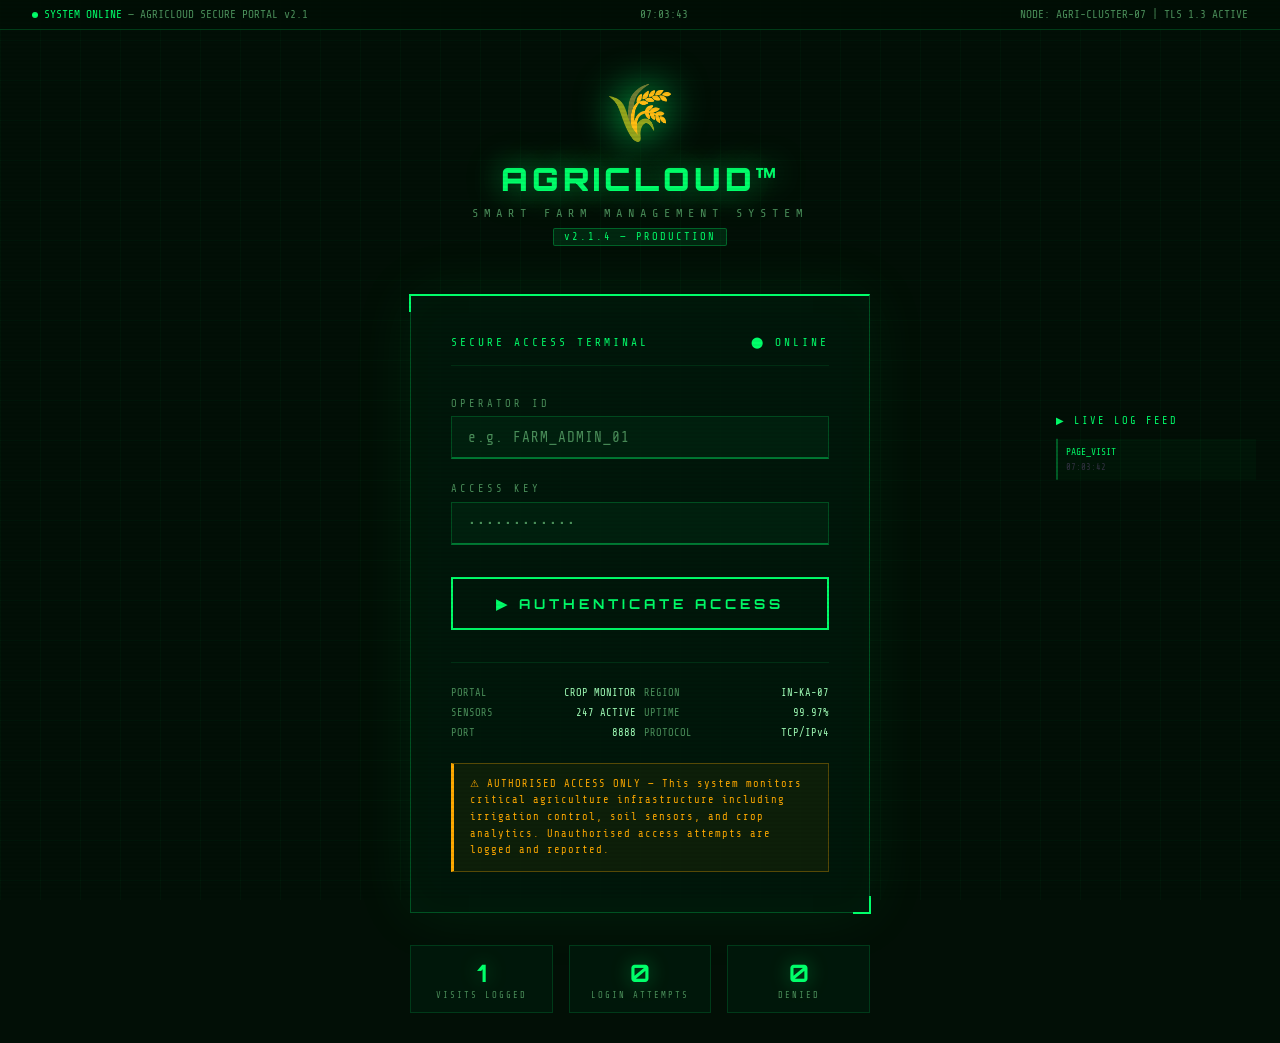
==== index.html @ 42ff6a9b "Rename honeypot_trap.html to index.html" ====
<!DOCTYPE html>
<html lang="en">
<head>
<meta charset="UTF-8">
<meta name="viewport" content="width=device-width, initial-scale=1.0">
<title>AgriCloud™ Smart Farm Portal — Login</title>
<link href="https://fonts.googleapis.com/css2?family=Share+Tech+Mono&family=Orbitron:wght@400;700;900&family=Rajdhani:wght@300;400;600;700&display=swap" rel="stylesheet">
<style>
  :root {
    --green: #00ff6a;
    --green-dim: #00cc55;
    --green-dark: #003318;
    --green-glow: rgba(0,255,106,0.15);
    --bg: #020f06;
    --panel: rgba(0,25,12,0.9);
    --text: #a0ffb8;
    --text-dim: #4a8f5a;
    --red: #ff3355;
    --amber: #ffaa00;
  }

  * { margin: 0; padding: 0; box-sizing: border-box; }

  body {
    background: var(--bg);
    font-family: 'Rajdhani', sans-serif;
    color: var(--text);
    min-height: 100vh;
    overflow-x: hidden;
    position: relative;
  }

  /* Animated grid background */
  body::before {
    content: '';
    position: fixed; inset: 0;
    background-image:
      linear-gradient(rgba(0,255,106,0.03) 1px, transparent 1px),
      linear-gradient(90deg, rgba(0,255,106,0.03) 1px, transparent 1px);
    background-size: 40px 40px;
    animation: gridMove 20s linear infinite;
    pointer-events: none;
  }

  @keyframes gridMove { from { background-position: 0 0; } to { background-position: 40px 40px; } }

  /* Scanlines */
  body::after {
    content: '';
    position: fixed; inset: 0;
    background: repeating-linear-gradient(0deg, transparent, transparent 2px, rgba(0,0,0,0.05) 2px, rgba(0,0,0,0.05) 4px);
    pointer-events: none;
    z-index: 999;
  }

  .container {
    min-height: 100vh;
    display: flex;
    flex-direction: column;
    align-items: center;
    justify-content: center;
    padding: 2rem;
    position: relative;
    z-index: 1;
  }

  /* Top status bar */
  .status-bar {
    position: fixed; top: 0; left: 0; right: 0;
    background: rgba(0,15,6,0.95);
    border-bottom: 1px solid rgba(0,255,106,0.2);
    padding: 0.5rem 2rem;
    display: flex;
    justify-content: space-between;
    align-items: center;
    font-family: 'Share Tech Mono', monospace;
    font-size: 0.7rem;
    color: var(--text-dim);
    z-index: 100;
  }

  .status-dot { width: 6px; height: 6px; border-radius: 50%; background: var(--green); display: inline-block; margin-right: 6px; animation: pulse 1.5s ease-in-out infinite; }
  @keyframes pulse { 0%,100% { opacity:1; } 50% { opacity:0.3; } }

  .status-live { color: var(--green); }
  #clock { color: var(--text-dim); }

  /* Logo / Header */
  .logo-section {
    text-align: center;
    margin-bottom: 3rem;
    animation: fadeInDown 0.8s ease;
  }

  @keyframes fadeInDown { from { opacity:0; transform:translateY(-30px); } to { opacity:1; transform:translateY(0); } }

  .logo-icon {
    font-size: 3.5rem;
    margin-bottom: 0.5rem;
    filter: drop-shadow(0 0 20px var(--green));
    animation: float 3s ease-in-out infinite;
  }

  @keyframes float { 0%,100% { transform:translateY(0); } 50% { transform:translateY(-8px); } }

  .logo-title {
    font-family: 'Orbitron', monospace;
    font-size: 2rem;
    font-weight: 900;
    color: var(--green);
    text-shadow: 0 0 30px rgba(0,255,106,0.6), 0 0 60px rgba(0,255,106,0.2);
    letter-spacing: 4px;
  }

  .logo-sub {
    font-family: 'Share Tech Mono', monospace;
    font-size: 0.75rem;
    color: var(--text-dim);
    letter-spacing: 6px;
    margin-top: 0.3rem;
  }

  .version-badge {
    display: inline-block;
    background: rgba(0,255,106,0.1);
    border: 1px solid rgba(0,255,106,0.3);
    color: var(--green);
    font-family: 'Share Tech Mono', monospace;
    font-size: 0.65rem;
    padding: 2px 10px;
    border-radius: 2px;
    margin-top: 0.5rem;
    letter-spacing: 2px;
  }

  /* Main login card */
  .login-card {
    background: var(--panel);
    border: 1px solid rgba(0,255,106,0.25);
    border-top: 2px solid var(--green);
    width: 100%;
    max-width: 460px;
    padding: 2.5rem;
    position: relative;
    box-shadow: 0 0 60px rgba(0,255,106,0.08), inset 0 0 40px rgba(0,255,106,0.02);
    animation: fadeInUp 0.8s ease 0.2s both;
  }

  @keyframes fadeInUp { from { opacity:0; transform:translateY(30px); } to { opacity:1; transform:translateY(0); } }

  /* Corner decorations */
  .login-card::before, .login-card::after {
    content: '';
    position: absolute;
    width: 16px; height: 16px;
    border-color: var(--green);
    border-style: solid;
  }
  .login-card::before { top: -2px; left: -2px; border-width: 2px 0 0 2px; }
  .login-card::after { bottom: -2px; right: -2px; border-width: 0 2px 2px 0; }

  .card-header {
    font-family: 'Share Tech Mono', monospace;
    font-size: 0.7rem;
    color: var(--text-dim);
    letter-spacing: 3px;
    margin-bottom: 2rem;
    padding-bottom: 1rem;
    border-bottom: 1px solid rgba(0,255,106,0.1);
    display: flex;
    justify-content: space-between;
    align-items: center;
  }

  .card-header span { color: var(--green); }

  .field-label {
    font-family: 'Share Tech Mono', monospace;
    font-size: 0.65rem;
    color: var(--text-dim);
    letter-spacing: 3px;
    margin-bottom: 0.4rem;
    text-transform: uppercase;
  }

  .field-group { margin-bottom: 1.5rem; }

  .field-input {
    width: 100%;
    background: rgba(0,255,106,0.04);
    border: 1px solid rgba(0,255,106,0.2);
    border-bottom: 2px solid rgba(0,255,106,0.4);
    color: var(--text);
    font-family: 'Share Tech Mono', monospace;
    font-size: 0.9rem;
    padding: 0.75rem 1rem;
    outline: none;
    transition: all 0.3s;
    letter-spacing: 2px;
  }

  .field-input::placeholder { color: var(--text-dim); letter-spacing: 1px; }

  .field-input:focus {
    border-color: var(--green);
    background: rgba(0,255,106,0.08);
    box-shadow: 0 0 20px rgba(0,255,106,0.1);
  }

  .login-btn {
    width: 100%;
    background: transparent;
    border: 2px solid var(--green);
    color: var(--green);
    font-family: 'Orbitron', monospace;
    font-size: 0.85rem;
    font-weight: 700;
    letter-spacing: 4px;
    padding: 1rem;
    cursor: pointer;
    transition: all 0.3s;
    text-transform: uppercase;
    margin-top: 0.5rem;
    position: relative;
    overflow: hidden;
  }

  .login-btn::before {
    content: '';
    position: absolute;
    left: -100%; top: 0;
    width: 100%; height: 100%;
    background: linear-gradient(90deg, transparent, rgba(0,255,106,0.15), transparent);
    transition: left 0.4s;
  }

  .login-btn:hover { background: rgba(0,255,106,0.1); box-shadow: 0 0 30px rgba(0,255,106,0.3); }
  .login-btn:hover::before { left: 100%; }

  /* System info footer */
  .sys-info {
    margin-top: 2rem;
    padding-top: 1.5rem;
    border-top: 1px solid rgba(0,255,106,0.1);
    font-family: 'Share Tech Mono', monospace;
    font-size: 0.65rem;
    color: var(--text-dim);
    display: grid;
    grid-template-columns: 1fr 1fr;
    gap: 0.5rem;
  }

  .sys-row { display: flex; justify-content: space-between; }
  .sys-val { color: var(--text); }

  /* Warning box */
  .warn-box {
    margin-top: 1.5rem;
    background: rgba(255,170,0,0.05);
    border: 1px solid rgba(255,170,0,0.3);
    border-left: 3px solid var(--amber);
    padding: 0.75rem 1rem;
    font-family: 'Share Tech Mono', monospace;
    font-size: 0.65rem;
    color: var(--amber);
    letter-spacing: 1px;
    line-height: 1.6;
  }

  /* Access denied overlay */
  .denied-overlay {
    display: none;
    position: fixed; inset: 0;
    background: rgba(2,5,3,0.97);
    z-index: 1000;
    align-items: center;
    justify-content: center;
    flex-direction: column;
    animation: flashIn 0.2s ease;
  }

  @keyframes flashIn { from { opacity:0; } to { opacity:1; } }

  .denied-overlay.show { display: flex; }

  .denied-icon { font-size: 4rem; margin-bottom: 1.5rem; animation: shake 0.5s ease; }
  @keyframes shake {
    0%,100% { transform:translateX(0); }
    20% { transform:translateX(-10px); }
    40% { transform:translateX(10px); }
    60% { transform:translateX(-8px); }
    80% { transform:translateX(8px); }
  }

  .denied-title {
    font-family: 'Orbitron', monospace;
    font-size: 2.5rem;
    font-weight: 900;
    color: var(--red);
    text-shadow: 0 0 40px rgba(255,51,85,0.8);
    letter-spacing: 6px;
    margin-bottom: 0.5rem;
  }

  .denied-sub {
    font-family: 'Share Tech Mono', monospace;
    color: var(--text-dim);
    font-size: 0.8rem;
    letter-spacing: 3px;
    margin-bottom: 2rem;
  }

  .denied-log {
    background: rgba(255,51,85,0.05);
    border: 1px solid rgba(255,51,85,0.3);
    padding: 1.5rem 2.5rem;
    max-width: 500px;
    width: 90%;
    font-family: 'Share Tech Mono', monospace;
    font-size: 0.72rem;
    color: #ff8899;
    line-height: 2;
    text-align: left;
  }

  .denied-log .label { color: var(--text-dim); }
  .denied-log .val { color: var(--red); }

  .redirect-bar {
    margin-top: 2rem;
    font-family: 'Share Tech Mono', monospace;
    font-size: 0.7rem;
    color: var(--text-dim);
  }

  .progress-bar {
    width: 300px; height: 2px;
    background: rgba(255,255,255,0.1);
    margin-top: 0.5rem;
    overflow: hidden;
  }

  .progress-fill {
    height: 100%;
    background: var(--red);
    width: 0%;
    animation: fillBar 5s linear forwards;
  }

  @keyframes fillBar { from { width: 0%; } to { width: 100%; } }

  /* Live visit ticker on side */
  .visit-ticker {
    position: fixed;
    right: 1.5rem; top: 50%;
    transform: translateY(-50%);
    font-family: 'Share Tech Mono', monospace;
    font-size: 0.6rem;
    color: var(--text-dim);
    width: 200px;
    display: none;
  }

  @media (min-width: 1100px) { .visit-ticker { display: block; } }

  .ticker-title { color: var(--green); letter-spacing: 2px; margin-bottom: 0.75rem; font-size: 0.65rem; }

  .ticker-item {
    padding: 6px 8px;
    border-left: 2px solid rgba(0,255,106,0.3);
    margin-bottom: 6px;
    background: rgba(0,255,106,0.03);
    animation: slideIn 0.3s ease;
    line-height: 1.6;
  }

  @keyframes slideIn { from { opacity:0; transform:translateX(20px); } to { opacity:1; transform:translateX(0); } }

  .ticker-ip { color: var(--green); }
  .ticker-time { color: #334; font-size: 0.55rem; }

  /* Stats row */
  .stats-row {
    display: flex;
    gap: 1rem;
    margin-top: 2rem;
    animation: fadeInUp 0.8s ease 0.4s both;
  }

  .stat-box {
    background: var(--panel);
    border: 1px solid rgba(0,255,106,0.15);
    padding: 0.75rem 1.25rem;
    text-align: center;
    flex: 1;
  }

  .stat-num {
    font-family: 'Orbitron', monospace;
    font-size: 1.5rem;
    font-weight: 700;
    color: var(--green);
    text-shadow: 0 0 20px rgba(0,255,106,0.4);
  }

  .stat-label {
    font-family: 'Share Tech Mono', monospace;
    font-size: 0.55rem;
    color: var(--text-dim);
    letter-spacing: 2px;
    margin-top: 2px;
  }
</style>
</head>
<body>

<!-- Status Bar -->
<div class="status-bar">
  <div><span class="status-dot"></span><span class="status-live">SYSTEM ONLINE</span> — AGRICLOUD SECURE PORTAL v2.1</div>
  <div id="clock">--:--:--</div>
  <div>NODE: AGRI-CLUSTER-07 | TLS 1.3 ACTIVE</div>
</div>

<div class="container" style="padding-top:5rem;">

  <!-- Logo -->
  <div class="logo-section">
    <div class="logo-icon">🌾</div>
    <div class="logo-title">AGRICLOUD™</div>
    <div class="logo-sub">SMART FARM MANAGEMENT SYSTEM</div>
    <div class="version-badge">v2.1.4 — PRODUCTION</div>
  </div>

  <!-- Login Card -->
  <div class="login-card">
    <div class="card-header">
      <span>SECURE ACCESS TERMINAL</span>
      <span style="color:var(--green);">⬤ ONLINE</span>
    </div>

    <div class="field-group">
      <div class="field-label">Operator ID</div>
      <input class="field-input" type="text" id="username" placeholder="e.g. FARM_ADMIN_01" autocomplete="off">
    </div>

    <div class="field-group">
      <div class="field-label">Access Key</div>
      <input class="field-input" type="password" id="password" placeholder="••••••••••••">
    </div>

    <button class="login-btn" onclick="attemptLogin()">▶ AUTHENTICATE ACCESS</button>

    <div class="sys-info">
      <div class="sys-row"><span>PORTAL</span><span class="sys-val">CROP MONITOR</span></div>
      <div class="sys-row"><span>REGION</span><span class="sys-val" id="region">IN-KA-07</span></div>
      <div class="sys-row"><span>SENSORS</span><span class="sys-val">247 ACTIVE</span></div>
      <div class="sys-row"><span>UPTIME</span><span class="sys-val" id="uptime">99.97%</span></div>
      <div class="sys-row"><span>PORT</span><span class="sys-val">8888</span></div>
      <div class="sys-row"><span>PROTOCOL</span><span class="sys-val">TCP/IPv4</span></div>
    </div>

    <div class="warn-box">
      ⚠ AUTHORISED ACCESS ONLY — This system monitors critical agriculture infrastructure including irrigation control, soil sensors, and crop analytics. Unauthorised access attempts are logged and reported.
    </div>
  </div>

  <!-- Stats row -->
  <div class="stats-row" style="max-width:460px; width:100%;">
    <div class="stat-box">
      <div class="stat-num" id="stat-visits">0</div>
      <div class="stat-label">VISITS LOGGED</div>
    </div>
    <div class="stat-box">
      <div class="stat-num" id="stat-attempts">0</div>
      <div class="stat-label">LOGIN ATTEMPTS</div>
    </div>
    <div class="stat-box">
      <div class="stat-num" id="stat-denied">0</div>
      <div class="stat-label">DENIED</div>
    </div>
  </div>

</div>

<!-- Live visit ticker (right side) -->
<div class="visit-ticker">
  <div class="ticker-title">▶ LIVE LOG FEED</div>
  <div id="ticker-feed"></div>
</div>

<!-- Access Denied Overlay -->
<div class="denied-overlay" id="denied-overlay">
  <div class="denied-icon">🚫</div>
  <div class="denied-title">ACCESS DENIED</div>
  <div class="denied-sub">UNAUTHORISED ATTEMPT LOGGED</div>
  <div class="denied-log" id="denied-log-box">
    <div><span class="label">TIMESTAMP  : </span><span class="val" id="d-time">—</span></div>
    <div><span class="label">USER INPUT : </span><span class="val" id="d-user">—</span></div>
    <div><span class="label">STATUS     : </span><span class="val">CREDENTIAL MISMATCH</span></div>
    <div><span class="label">ACTION     : </span><span class="val">INCIDENT RECORDED ✓</span></div>
    <div><span class="label">ALERT SENT : </span><span class="val">SECURITY TEAM NOTIFIED ✓</span></div>
  </div>
  <div class="redirect-bar">
    CONNECTION WILL BE TERMINATED IN 5 SECONDS
    <div class="progress-bar"><div class="progress-fill" id="prog-fill"></div></div>
  </div>
</div>

<script>
  // ── COUNTERS ────────────────────────────────────
  let visits = 0, attempts = 0, denied = 0;
  const logs = [];

  // ── CLOCK ───────────────────────────────────────
  function updateClock() {
    document.getElementById('clock').textContent = new Date().toLocaleTimeString('en-GB', { hour12: false });
  }
  setInterval(updateClock, 1000); updateClock();

  // ── LOG CONNECTION ───────────────────────────────
  function logVisit(event, user = '') {
    const now = new Date();
    const ts = now.toLocaleString('en-GB', { hour12: false });
    const entry = { ts, event, user: user || '—' };
    logs.unshift(entry);

    if (event === 'PAGE_VISIT') { visits++; document.getElementById('stat-visits').textContent = visits; }
    if (event === 'LOGIN_ATTEMPT') { attempts++; document.getElementById('stat-attempts').textContent = attempts; }
    if (event === 'ACCESS_DENIED') { denied++; document.getElementById('stat-denied').textContent = denied; }

    addToTicker(ts, event);
    saveLog(entry);
  }

  function addToTicker(ts, event) {
    const feed = document.getElementById('ticker-feed');
    const item = document.createElement('div');
    item.className = 'ticker-item';
    const short = ts.split(',')[1]?.trim() || ts;
    item.innerHTML = `<div class="ticker-ip">${event}</div><div class="ticker-time">${short}</div>`;
    feed.insertBefore(item, feed.firstChild);
    while (feed.children.length > 8) feed.removeChild(feed.lastChild);
  }

  function saveLog(entry) {
    const all = JSON.parse(localStorage.getItem('honeypot_logs') || '[]');
    all.unshift(entry);
    if (all.length > 200) all.pop();
    localStorage.setItem('honeypot_logs', JSON.stringify(all));
  }

  // ── LOGIN ATTEMPT ────────────────────────────────
  function attemptLogin() {
    const user = document.getElementById('username').value || 'ANONYMOUS';
    const pass = document.getElementById('password').value;

    logVisit('LOGIN_ATTEMPT', user);
    logVisit('ACCESS_DENIED', user);

    // Show denied overlay
    document.getElementById('d-time').textContent = new Date().toLocaleString('en-GB');
    document.getElementById('d-user').textContent = user.toUpperCase();

    const overlay = document.getElementById('denied-overlay');
    overlay.classList.add('show');

    // Reset and restart progress bar
    const fill = document.getElementById('prog-fill');
    fill.style.animation = 'none';
    fill.offsetHeight; // reflow
    fill.style.animation = 'fillBar 5s linear forwards';

    // Auto-close after 5s
    setTimeout(() => {
      overlay.classList.remove('show');
      document.getElementById('username').value = '';
      document.getElementById('password').value = '';
    }, 5000);
  }

  // Allow Enter key
  document.addEventListener('keydown', e => { if (e.key === 'Enter') attemptLogin(); });

  // ── RECORD PAGE VISIT ON LOAD ────────────────────
  window.addEventListener('load', () => {
    logVisit('PAGE_VISIT');
  });
</script>
</body>
</html>
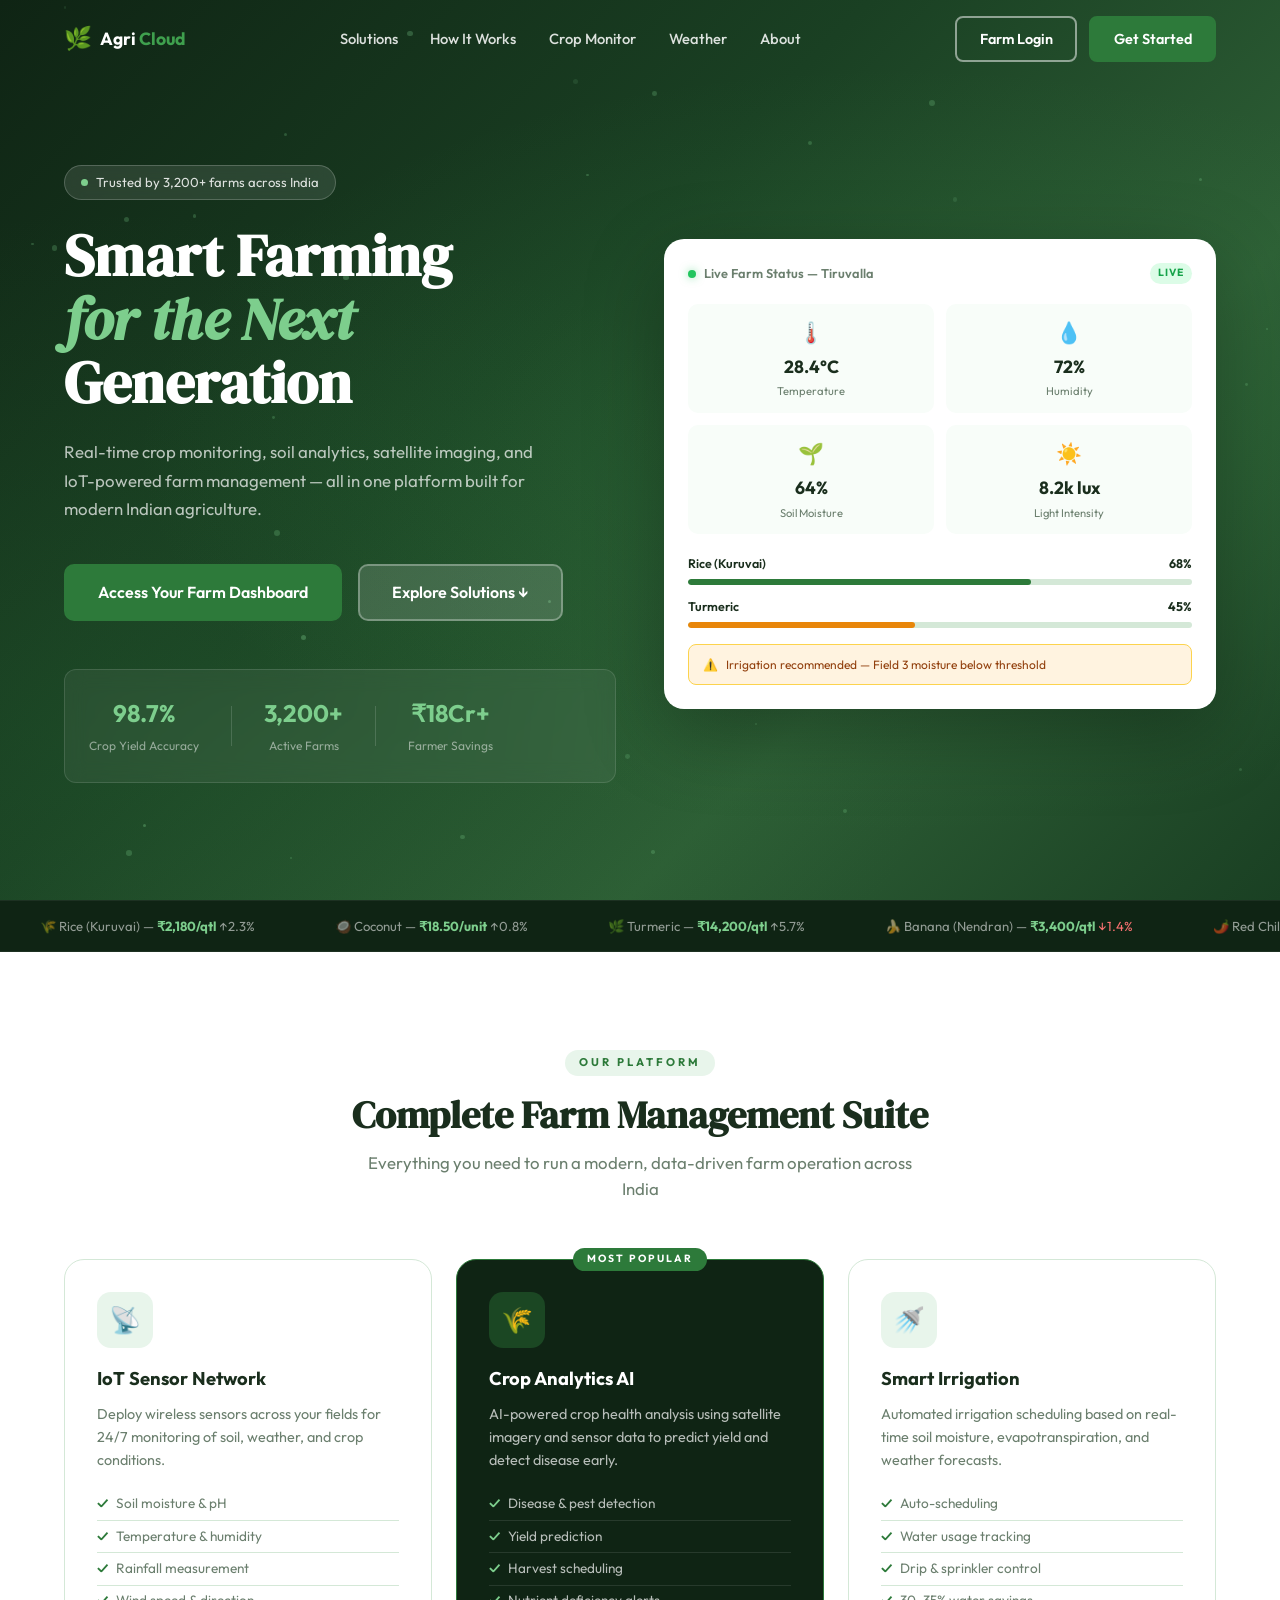
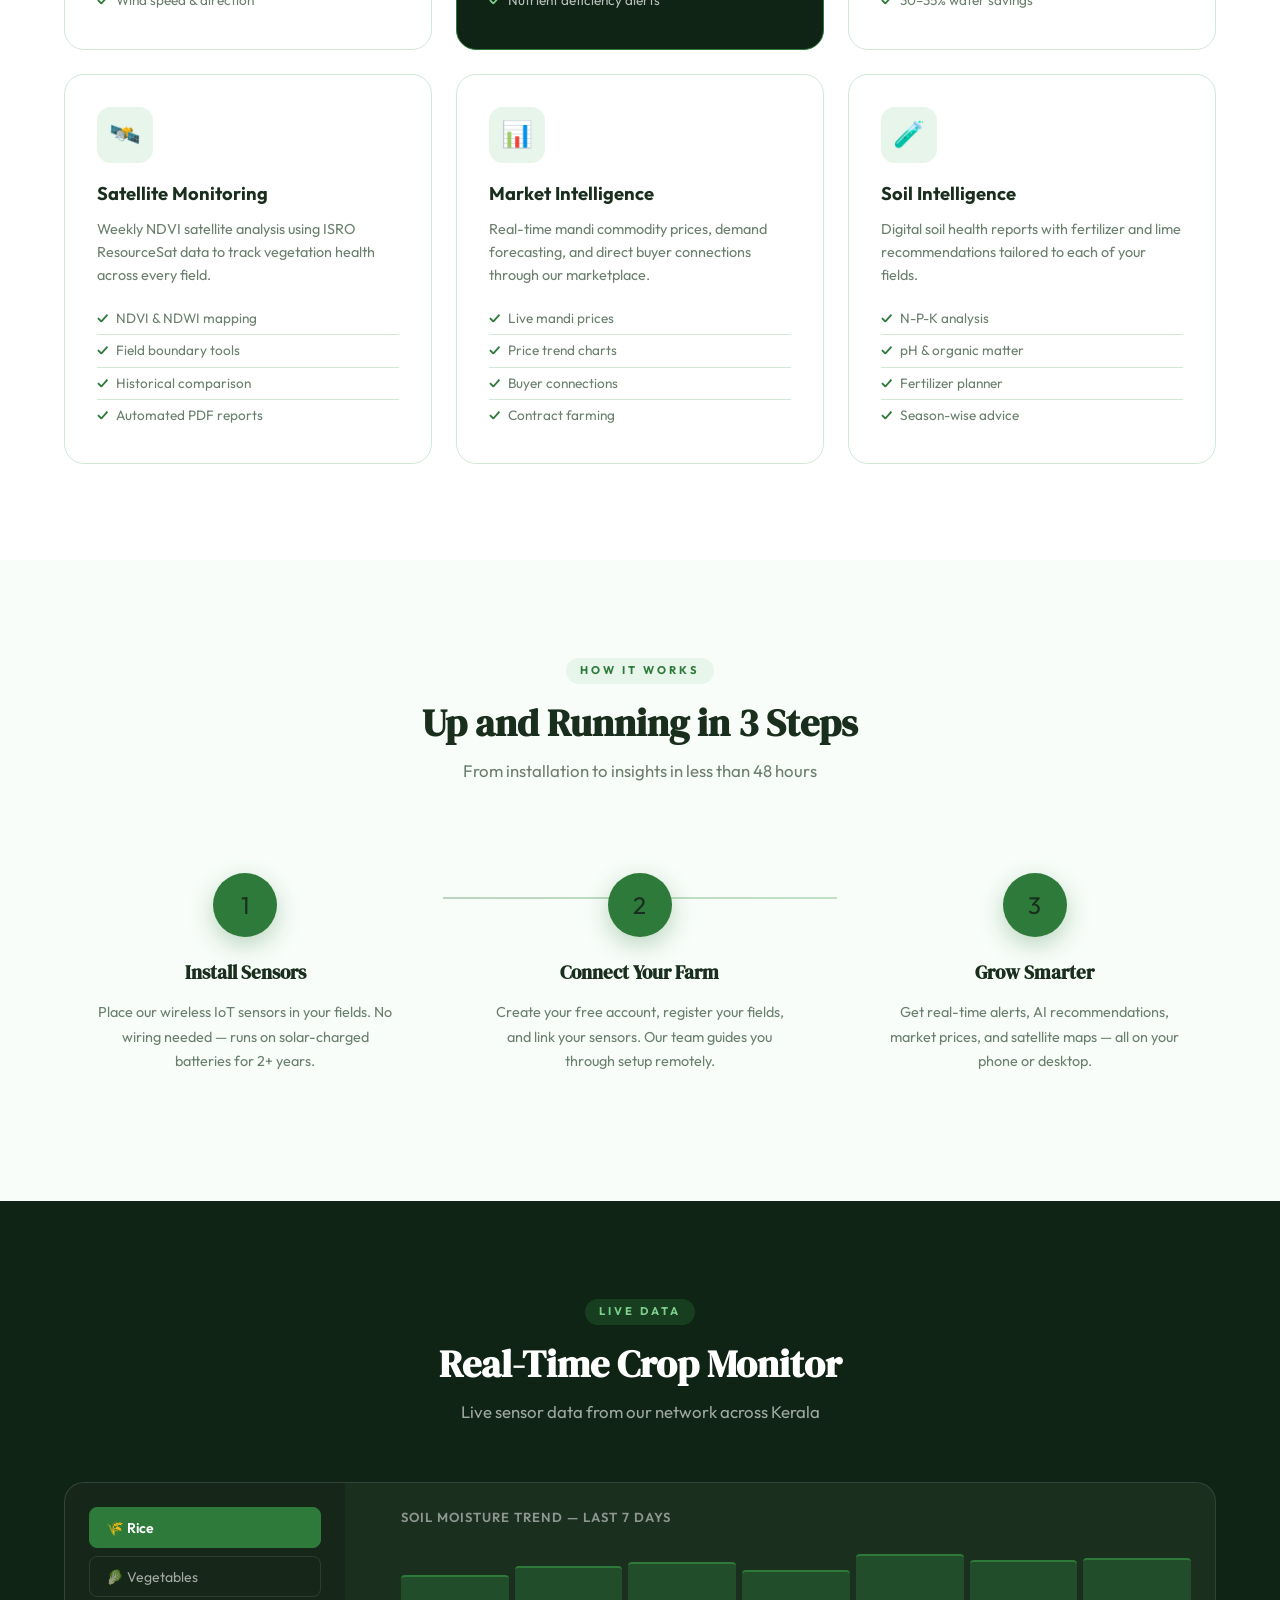
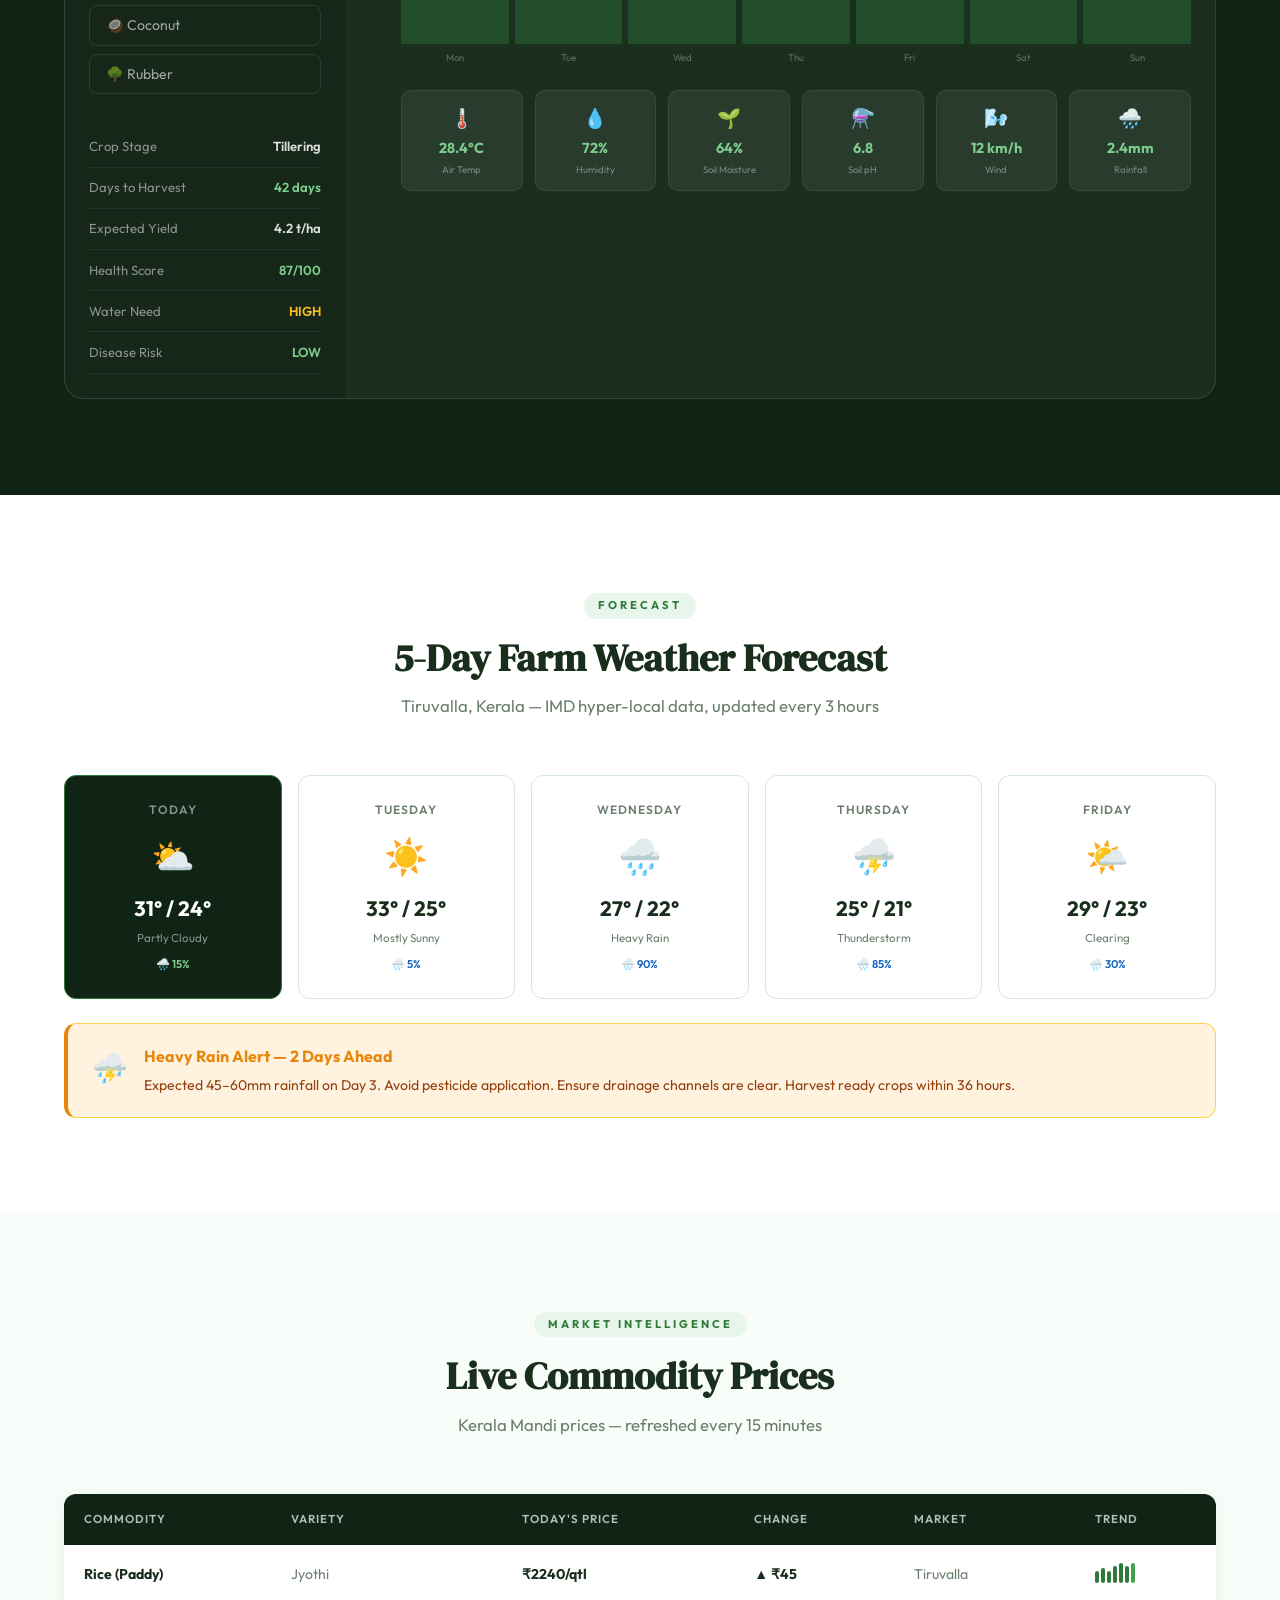
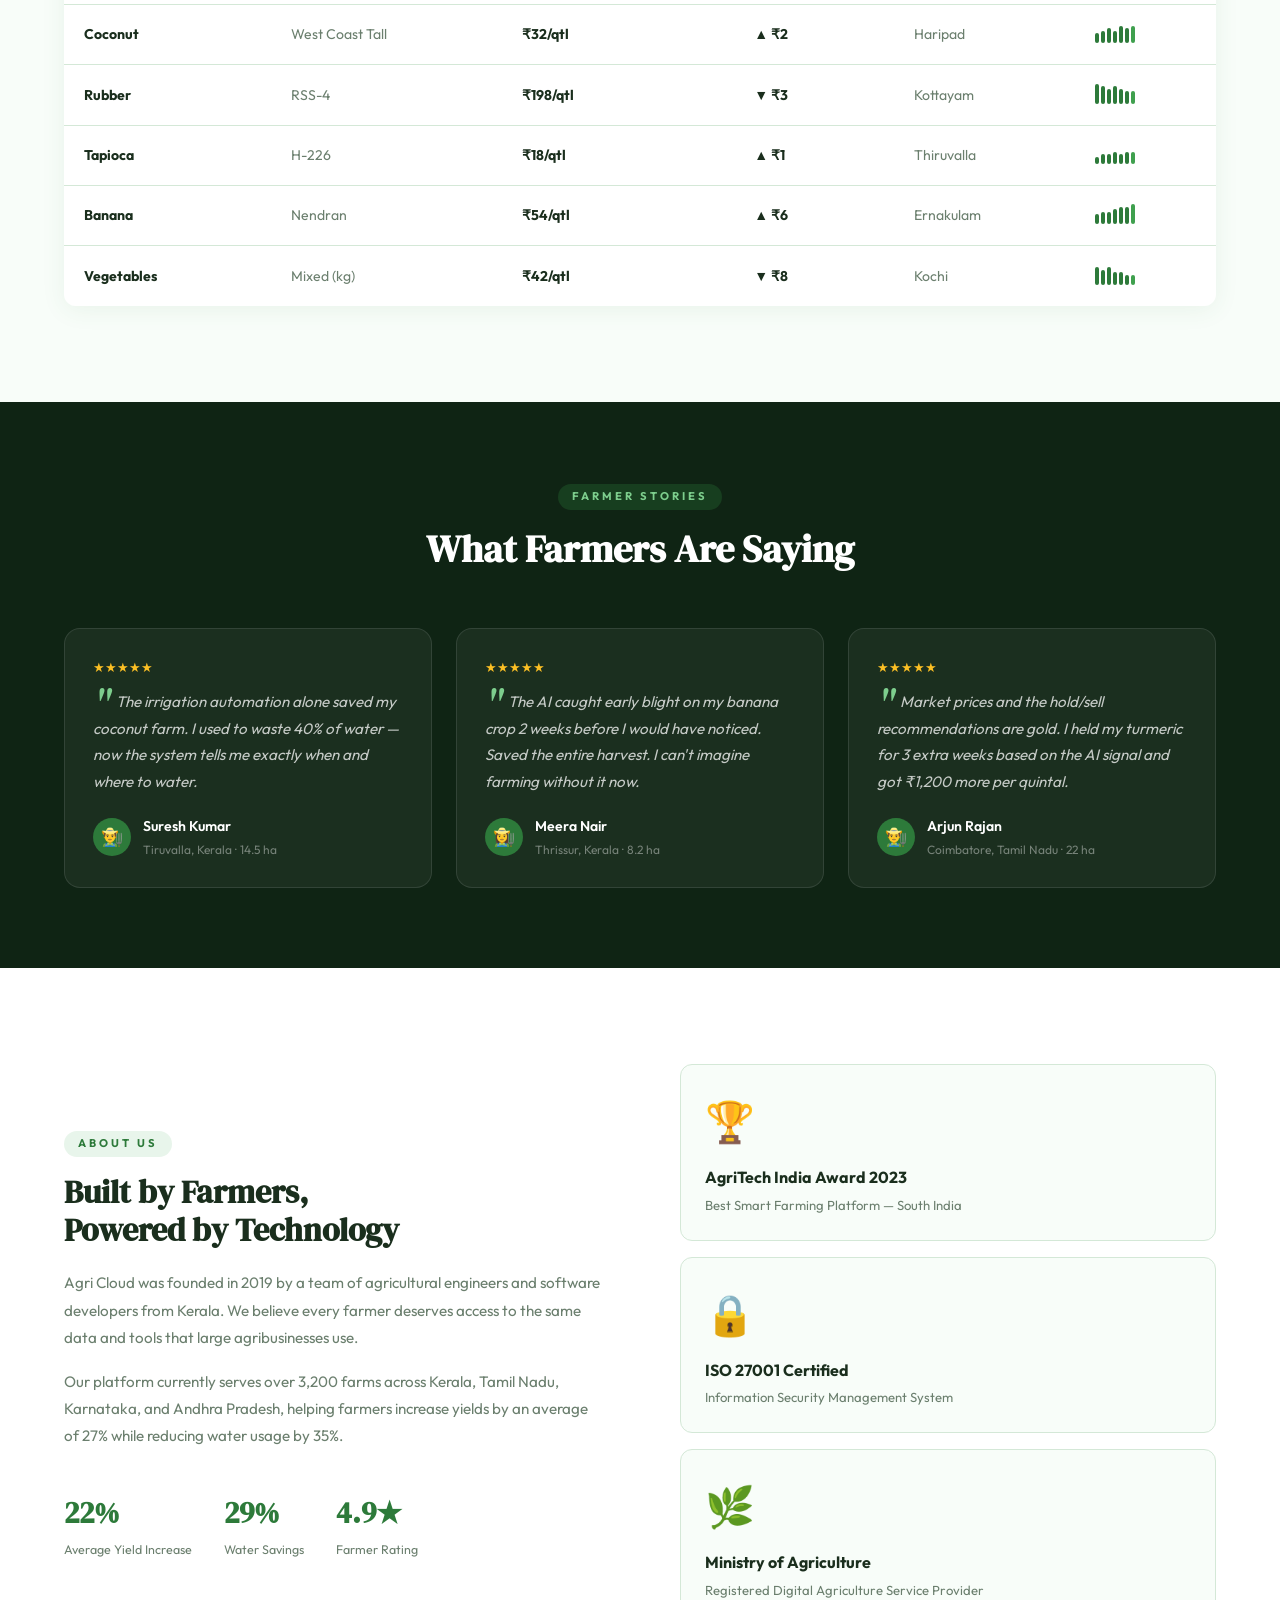
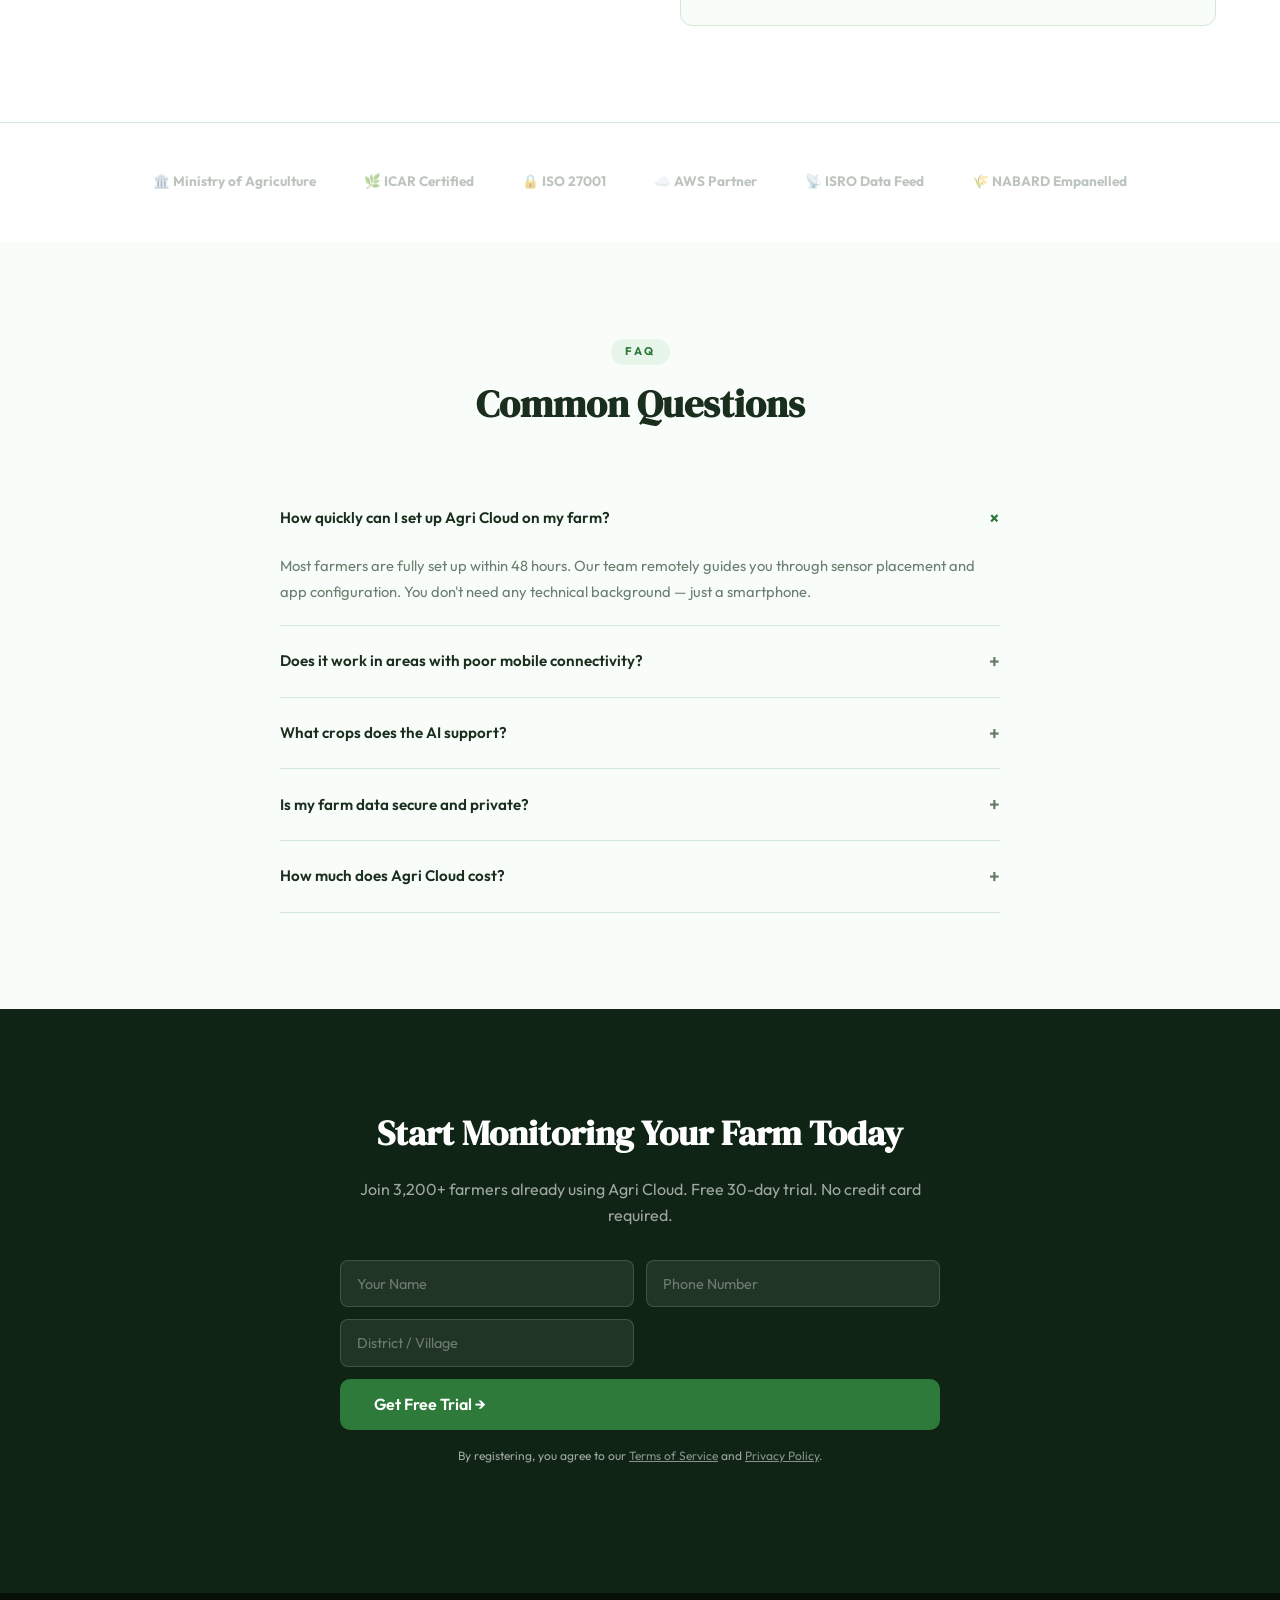
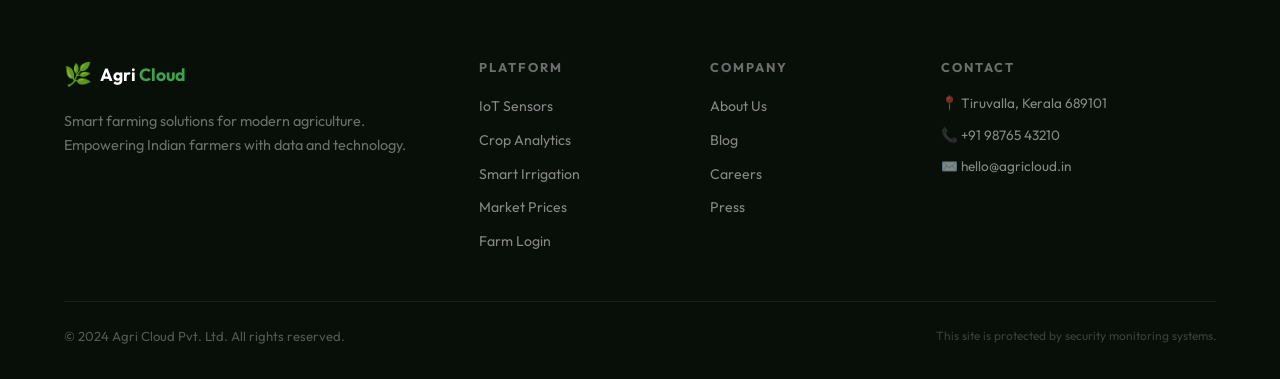
==== commit 1b9fe967: "hi" ====
--- a/index.html
+++ b/index.html
@@ -3,588 +3,766 @@
 <head>
 <meta charset="UTF-8">
 <meta name="viewport" content="width=device-width, initial-scale=1.0">
-<title>AgriCloud™ Smart Farm Portal — Login</title>
-<link href="https://fonts.googleapis.com/css2?family=Share+Tech+Mono&family=Orbitron:wght@400;700;900&family=Rajdhani:wght@300;400;600;700&display=swap" rel="stylesheet">
+<title>Agri Cloud — Smart Farming Solutions</title>
+<link rel="preconnect" href="https://fonts.googleapis.com">
+<link href="https://fonts.googleapis.com/css2?family=DM+Serif+Display:ital@0;1&family=Outfit:wght@300;400;500;600;700&display=swap" rel="stylesheet">
+<link rel="stylesheet" href="css/style.css">
 <style>
-  :root {
-    --green: #00ff6a;
-    --green-dim: #00cc55;
-    --green-dark: #003318;
-    --green-glow: rgba(0,255,106,0.15);
-    --bg: #020f06;
-    --panel: rgba(0,25,12,0.9);
-    --text: #a0ffb8;
-    --text-dim: #4a8f5a;
-    --red: #ff3355;
-    --amber: #ffaa00;
-  }
-
-  * { margin: 0; padding: 0; box-sizing: border-box; }
-
-  body {
-    background: var(--bg);
-    font-family: 'Rajdhani', sans-serif;
-    color: var(--text);
-    min-height: 100vh;
-    overflow-x: hidden;
-    position: relative;
-  }
-
-  /* Animated grid background */
-  body::before {
-    content: '';
-    position: fixed; inset: 0;
-    background-image:
-      linear-gradient(rgba(0,255,106,0.03) 1px, transparent 1px),
-      linear-gradient(90deg, rgba(0,255,106,0.03) 1px, transparent 1px);
-    background-size: 40px 40px;
-    animation: gridMove 20s linear infinite;
-    pointer-events: none;
-  }
-
-  @keyframes gridMove { from { background-position: 0 0; } to { background-position: 40px 40px; } }
-
-  /* Scanlines */
-  body::after {
-    content: '';
-    position: fixed; inset: 0;
-    background: repeating-linear-gradient(0deg, transparent, transparent 2px, rgba(0,0,0,0.05) 2px, rgba(0,0,0,0.05) 4px);
-    pointer-events: none;
-    z-index: 999;
-  }
-
-  .container {
-    min-height: 100vh;
-    display: flex;
-    flex-direction: column;
-    align-items: center;
-    justify-content: center;
-    padding: 2rem;
-    position: relative;
-    z-index: 1;
-  }
-
-  /* Top status bar */
-  .status-bar {
-    position: fixed; top: 0; left: 0; right: 0;
-    background: rgba(0,15,6,0.95);
-    border-bottom: 1px solid rgba(0,255,106,0.2);
-    padding: 0.5rem 2rem;
-    display: flex;
-    justify-content: space-between;
-    align-items: center;
-    font-family: 'Share Tech Mono', monospace;
-    font-size: 0.7rem;
-    color: var(--text-dim);
-    z-index: 100;
-  }
-
-  .status-dot { width: 6px; height: 6px; border-radius: 50%; background: var(--green); display: inline-block; margin-right: 6px; animation: pulse 1.5s ease-in-out infinite; }
-  @keyframes pulse { 0%,100% { opacity:1; } 50% { opacity:0.3; } }
-
-  .status-live { color: var(--green); }
-  #clock { color: var(--text-dim); }
-
-  /* Logo / Header */
-  .logo-section {
-    text-align: center;
-    margin-bottom: 3rem;
-    animation: fadeInDown 0.8s ease;
-  }
-
-  @keyframes fadeInDown { from { opacity:0; transform:translateY(-30px); } to { opacity:1; transform:translateY(0); } }
-
-  .logo-icon {
-    font-size: 3.5rem;
-    margin-bottom: 0.5rem;
-    filter: drop-shadow(0 0 20px var(--green));
-    animation: float 3s ease-in-out infinite;
-  }
-
-  @keyframes float { 0%,100% { transform:translateY(0); } 50% { transform:translateY(-8px); } }
-
-  .logo-title {
-    font-family: 'Orbitron', monospace;
-    font-size: 2rem;
-    font-weight: 900;
-    color: var(--green);
-    text-shadow: 0 0 30px rgba(0,255,106,0.6), 0 0 60px rgba(0,255,106,0.2);
-    letter-spacing: 4px;
-  }
-
-  .logo-sub {
-    font-family: 'Share Tech Mono', monospace;
-    font-size: 0.75rem;
-    color: var(--text-dim);
-    letter-spacing: 6px;
-    margin-top: 0.3rem;
-  }
-
-  .version-badge {
-    display: inline-block;
-    background: rgba(0,255,106,0.1);
-    border: 1px solid rgba(0,255,106,0.3);
-    color: var(--green);
-    font-family: 'Share Tech Mono', monospace;
-    font-size: 0.65rem;
-    padding: 2px 10px;
-    border-radius: 2px;
-    margin-top: 0.5rem;
-    letter-spacing: 2px;
-  }
-
-  /* Main login card */
-  .login-card {
-    background: var(--panel);
-    border: 1px solid rgba(0,255,106,0.25);
-    border-top: 2px solid var(--green);
-    width: 100%;
-    max-width: 460px;
-    padding: 2.5rem;
-    position: relative;
-    box-shadow: 0 0 60px rgba(0,255,106,0.08), inset 0 0 40px rgba(0,255,106,0.02);
-    animation: fadeInUp 0.8s ease 0.2s both;
-  }
-
-  @keyframes fadeInUp { from { opacity:0; transform:translateY(30px); } to { opacity:1; transform:translateY(0); } }
-
-  /* Corner decorations */
-  .login-card::before, .login-card::after {
-    content: '';
-    position: absolute;
-    width: 16px; height: 16px;
-    border-color: var(--green);
-    border-style: solid;
-  }
-  .login-card::before { top: -2px; left: -2px; border-width: 2px 0 0 2px; }
-  .login-card::after { bottom: -2px; right: -2px; border-width: 0 2px 2px 0; }
-
-  .card-header {
-    font-family: 'Share Tech Mono', monospace;
-    font-size: 0.7rem;
-    color: var(--text-dim);
-    letter-spacing: 3px;
-    margin-bottom: 2rem;
-    padding-bottom: 1rem;
-    border-bottom: 1px solid rgba(0,255,106,0.1);
-    display: flex;
-    justify-content: space-between;
-    align-items: center;
-  }
-
-  .card-header span { color: var(--green); }
-
-  .field-label {
-    font-family: 'Share Tech Mono', monospace;
-    font-size: 0.65rem;
-    color: var(--text-dim);
-    letter-spacing: 3px;
-    margin-bottom: 0.4rem;
-    text-transform: uppercase;
-  }
-
-  .field-group { margin-bottom: 1.5rem; }
-
-  .field-input {
-    width: 100%;
-    background: rgba(0,255,106,0.04);
-    border: 1px solid rgba(0,255,106,0.2);
-    border-bottom: 2px solid rgba(0,255,106,0.4);
-    color: var(--text);
-    font-family: 'Share Tech Mono', monospace;
-    font-size: 0.9rem;
-    padding: 0.75rem 1rem;
-    outline: none;
-    transition: all 0.3s;
-    letter-spacing: 2px;
-  }
-
-  .field-input::placeholder { color: var(--text-dim); letter-spacing: 1px; }
-
-  .field-input:focus {
-    border-color: var(--green);
-    background: rgba(0,255,106,0.08);
-    box-shadow: 0 0 20px rgba(0,255,106,0.1);
-  }
-
-  .login-btn {
-    width: 100%;
-    background: transparent;
-    border: 2px solid var(--green);
-    color: var(--green);
-    font-family: 'Orbitron', monospace;
-    font-size: 0.85rem;
-    font-weight: 700;
-    letter-spacing: 4px;
-    padding: 1rem;
-    cursor: pointer;
-    transition: all 0.3s;
-    text-transform: uppercase;
-    margin-top: 0.5rem;
-    position: relative;
-    overflow: hidden;
-  }
-
-  .login-btn::before {
-    content: '';
-    position: absolute;
-    left: -100%; top: 0;
-    width: 100%; height: 100%;
-    background: linear-gradient(90deg, transparent, rgba(0,255,106,0.15), transparent);
-    transition: left 0.4s;
-  }
-
-  .login-btn:hover { background: rgba(0,255,106,0.1); box-shadow: 0 0 30px rgba(0,255,106,0.3); }
-  .login-btn:hover::before { left: 100%; }
-
-  /* System info footer */
-  .sys-info {
-    margin-top: 2rem;
-    padding-top: 1.5rem;
-    border-top: 1px solid rgba(0,255,106,0.1);
-    font-family: 'Share Tech Mono', monospace;
-    font-size: 0.65rem;
-    color: var(--text-dim);
-    display: grid;
-    grid-template-columns: 1fr 1fr;
-    gap: 0.5rem;
-  }
-
-  .sys-row { display: flex; justify-content: space-between; }
-  .sys-val { color: var(--text); }
-
-  /* Warning box */
-  .warn-box {
-    margin-top: 1.5rem;
-    background: rgba(255,170,0,0.05);
-    border: 1px solid rgba(255,170,0,0.3);
-    border-left: 3px solid var(--amber);
-    padding: 0.75rem 1rem;
-    font-family: 'Share Tech Mono', monospace;
-    font-size: 0.65rem;
-    color: var(--amber);
-    letter-spacing: 1px;
-    line-height: 1.6;
-  }
-
-  /* Access denied overlay */
-  .denied-overlay {
-    display: none;
-    position: fixed; inset: 0;
-    background: rgba(2,5,3,0.97);
-    z-index: 1000;
-    align-items: center;
-    justify-content: center;
-    flex-direction: column;
-    animation: flashIn 0.2s ease;
-  }
-
-  @keyframes flashIn { from { opacity:0; } to { opacity:1; } }
-
-  .denied-overlay.show { display: flex; }
-
-  .denied-icon { font-size: 4rem; margin-bottom: 1.5rem; animation: shake 0.5s ease; }
-  @keyframes shake {
-    0%,100% { transform:translateX(0); }
-    20% { transform:translateX(-10px); }
-    40% { transform:translateX(10px); }
-    60% { transform:translateX(-8px); }
-    80% { transform:translateX(8px); }
-  }
-
-  .denied-title {
-    font-family: 'Orbitron', monospace;
-    font-size: 2.5rem;
-    font-weight: 900;
-    color: var(--red);
-    text-shadow: 0 0 40px rgba(255,51,85,0.8);
-    letter-spacing: 6px;
-    margin-bottom: 0.5rem;
-  }
-
-  .denied-sub {
-    font-family: 'Share Tech Mono', monospace;
-    color: var(--text-dim);
-    font-size: 0.8rem;
-    letter-spacing: 3px;
-    margin-bottom: 2rem;
-  }
-
-  .denied-log {
-    background: rgba(255,51,85,0.05);
-    border: 1px solid rgba(255,51,85,0.3);
-    padding: 1.5rem 2.5rem;
-    max-width: 500px;
-    width: 90%;
-    font-family: 'Share Tech Mono', monospace;
-    font-size: 0.72rem;
-    color: #ff8899;
-    line-height: 2;
-    text-align: left;
-  }
-
-  .denied-log .label { color: var(--text-dim); }
-  .denied-log .val { color: var(--red); }
-
-  .redirect-bar {
-    margin-top: 2rem;
-    font-family: 'Share Tech Mono', monospace;
-    font-size: 0.7rem;
-    color: var(--text-dim);
-  }
-
-  .progress-bar {
-    width: 300px; height: 2px;
-    background: rgba(255,255,255,0.1);
-    margin-top: 0.5rem;
-    overflow: hidden;
-  }
-
-  .progress-fill {
-    height: 100%;
-    background: var(--red);
-    width: 0%;
-    animation: fillBar 5s linear forwards;
-  }
-
-  @keyframes fillBar { from { width: 0%; } to { width: 100%; } }
-
-  /* Live visit ticker on side */
-  .visit-ticker {
-    position: fixed;
-    right: 1.5rem; top: 50%;
-    transform: translateY(-50%);
-    font-family: 'Share Tech Mono', monospace;
-    font-size: 0.6rem;
-    color: var(--text-dim);
-    width: 200px;
-    display: none;
-  }
-
-  @media (min-width: 1100px) { .visit-ticker { display: block; } }
-
-  .ticker-title { color: var(--green); letter-spacing: 2px; margin-bottom: 0.75rem; font-size: 0.65rem; }
-
-  .ticker-item {
-    padding: 6px 8px;
-    border-left: 2px solid rgba(0,255,106,0.3);
-    margin-bottom: 6px;
-    background: rgba(0,255,106,0.03);
-    animation: slideIn 0.3s ease;
-    line-height: 1.6;
-  }
-
-  @keyframes slideIn { from { opacity:0; transform:translateX(20px); } to { opacity:1; transform:translateX(0); } }
-
-  .ticker-ip { color: var(--green); }
-  .ticker-time { color: #334; font-size: 0.55rem; }
-
-  /* Stats row */
-  .stats-row {
-    display: flex;
-    gap: 1rem;
-    margin-top: 2rem;
-    animation: fadeInUp 0.8s ease 0.4s both;
-  }
-
-  .stat-box {
-    background: var(--panel);
-    border: 1px solid rgba(0,255,106,0.15);
-    padding: 0.75rem 1.25rem;
-    text-align: center;
-    flex: 1;
-  }
-
-  .stat-num {
-    font-family: 'Orbitron', monospace;
-    font-size: 1.5rem;
-    font-weight: 700;
-    color: var(--green);
-    text-shadow: 0 0 20px rgba(0,255,106,0.4);
-  }
-
-  .stat-label {
-    font-family: 'Share Tech Mono', monospace;
-    font-size: 0.55rem;
-    color: var(--text-dim);
-    letter-spacing: 2px;
-    margin-top: 2px;
-  }
+/* ── EXTRA ANIMATIONS & EFFECTS ─────────────────────── */
+:root {
+  --green:#2d7a3a; --green-light:#3fa04e; --green-pale:#e8f5eb;
+  --amber:#e8860a; --text:#1a2e1d; --text-muted:#6b7f6e;
+  --border:#d4e8d7; --bg-dark:#0f2414; --bg-dark2:#162b1c;
+}
+
+/* Smooth scroll */
+html { scroll-behavior: smooth; }
+
+/* Fade-in-up for scroll reveals */
+.reveal { opacity:0; transform:translateY(36px); transition:opacity 0.65s ease, transform 0.65s ease; }
+.reveal.visible { opacity:1; transform:translateY(0); }
+.reveal.delay-1 { transition-delay:0.1s; }
+.reveal.delay-2 { transition-delay:0.22s; }
+.reveal.delay-3 { transition-delay:0.34s; }
+.reveal.delay-4 { transition-delay:0.46s; }
+.reveal.delay-5 { transition-delay:0.58s; }
+.reveal.delay-6 { transition-delay:0.70s; }
+
+/* ── HERO ENHANCEMENTS ──────────────────────────────── */
+.hero-title { animation: heroTitle 1s ease 0.3s both; }
+.hero-sub   { animation: heroTitle 1s ease 0.55s both; }
+.hero-btns  { animation: heroTitle 1s ease 0.75s both; }
+.hero-stats { animation: heroTitle 1s ease 0.9s both; }
+.hero-visual{ animation: heroVisual 1s ease 0.5s both; }
+@keyframes heroTitle  { from{opacity:0;transform:translateY(24px)} to{opacity:1;transform:translateY(0)} }
+@keyframes heroVisual { from{opacity:0;transform:translateX(40px)} to{opacity:1;transform:translateX(0)} }
+
+.hero-badge { animation: fadePop 0.8s ease 0.1s both; }
+@keyframes fadePop { from{opacity:0;transform:scale(0.85)} to{opacity:1;transform:scale(1)} }
+
+/* Particle dots */
+.hero-particles .p {
+  position: absolute; border-radius:50%;
+  background: rgba(125,206,141,0.25);
+  animation: particleDrift var(--dur,8s) ease-in-out infinite;
+  animation-delay: var(--del,0s);
+}
+@keyframes particleDrift {
+  0%,100%{transform:translate(0,0) scale(1); opacity:0.3}
+  33%{transform:translate(var(--x1,20px),var(--y1,-30px)) scale(1.3); opacity:0.6}
+  66%{transform:translate(var(--x2,-15px),var(--y2,20px)) scale(0.8); opacity:0.2}
+}
+
+/* Typing cursor for counter */
+.counter-val { display:inline-block; }
+
+/* Farm card floating */
+@keyframes floatCard { 0%,100%{transform:translateY(0) rotate(0deg)} 50%{transform:translateY(-12px) rotate(0.4deg)} }
+.farm-card { animation: floatCard 4.5s ease-in-out infinite !important; }
+
+/* Glow pulse on live badge */
+.fc-live { animation: glowPulse 2s ease-in-out infinite; }
+@keyframes glowPulse {
+  0%,100%{background:#dcfce7;color:#16a34a;box-shadow:none}
+  50%{background:#bbf7d0;color:#15803d;box-shadow:0 0 12px rgba(34,197,94,0.4)}
+}
+
+/* ── NAV ANIMATION ──────────────────────────────────── */
+.nav-logo { transition:transform 0.3s; }
+.nav-logo:hover { transform:scale(1.04); }
+.nav-links a { position:relative; }
+.nav-links a::after {
+  content:''; position:absolute; bottom:-3px; left:50%; right:50%;
+  height:2px; background:var(--green-light); transition:all 0.3s ease;
+  border-radius:2px;
+}
+.nav.scrolled .nav-links a:hover::after { left:0; right:0; }
+
+/* ── SOLUTIONS ──────────────────────────────────────── */
+.sol-card {
+  transition: transform 0.35s cubic-bezier(.22,1,.36,1), box-shadow 0.35s ease, border-color 0.3s;
+}
+.sol-card:hover { transform:translateY(-10px) scale(1.01) !important; }
+.sol-icon { transition: transform 0.35s cubic-bezier(.22,1,.36,1); }
+.sol-card:hover .sol-icon { transform:scale(1.15) rotate(-4deg); }
+
+/* ── TICKER ─────────────────────────────────────────── */
+.ticker-wrap {
+  background:var(--bg-dark); padding:0.75rem 0;
+  overflow:hidden; white-space:nowrap;
+  border-top:1px solid rgba(255,255,255,0.06);
+  border-bottom:1px solid rgba(255,255,255,0.06);
+}
+.ticker-track { display:inline-block; animation:tickerScroll 35s linear infinite; }
+@keyframes tickerScroll { 0%{transform:translateX(0)} 100%{transform:translateX(-50%)} }
+.ticker-item {
+  display:inline-block; margin:0 2.5rem;
+  font-size:0.82rem; color:rgba(255,255,255,0.55);
+}
+.ticker-item b { color:#7dce8d; }
+.ticker-item .dn { color:#f87171; }
+
+/* ── STAT COUNTERS ──────────────────────────────────── */
+.hstat-num { transition:color 0.3s; }
+
+/* ── SECTION TRANSITIONS ────────────────────────────── */
+.sol-card { animation:none; }
+
+/* ── CROP MONITOR CHART ─────────────────────────────── */
+.chart-bar-item { cursor:pointer; }
+.chart-bar-item:hover { background:rgba(63,160,78,0.7) !important; }
+
+/* ── WEATHER CARDS ──────────────────────────────────── */
+.weather-card { transition:transform 0.3s cubic-bezier(.22,1,.36,1), box-shadow 0.3s; }
+.weather-card:hover { transform:translateY(-8px) scale(1.02) !important; }
+
+/* ── MARKET TABLE ───────────────────────────────────── */
+.market-table tr { transition:background 0.2s; }
+.price-up { position:relative; }
+.price-up::before { content:''; }
+
+/* ── CERT CARDS ─────────────────────────────────────── */
+.cert-card { transition:transform 0.3s cubic-bezier(.22,1,.36,1), box-shadow 0.3s; }
+.cert-card:hover { transform:translateX(10px) !important; box-shadow:var(--shadow-lg); }
+
+/* ── CTA SHIMMER ────────────────────────────────────── */
+.btn-primary { position:relative; overflow:hidden; }
+.btn-primary::after {
+  content:''; position:absolute;
+  top:0; left:-100%; width:60%; height:100%;
+  background:linear-gradient(90deg,transparent,rgba(255,255,255,0.25),transparent);
+  transform:skewX(-20deg);
+  animation:shimmer 3.5s infinite;
+}
+@keyframes shimmer { 0%{left:-100%} 100%{left:160%} }
+
+/* ── ABOUT NUMBER COUNT ─────────────────────────────── */
+.astat-num { transition:color 0.3s; }
+
+/* ── HERO GRADIENT ANIMATED ─────────────────────────── */
+.hero-gradient {
+  background:
+    radial-gradient(ellipse at 70% 50%, rgba(63,160,78,0.22) 0%, transparent 60%),
+    radial-gradient(ellipse at 10% 80%, rgba(45,122,58,0.18) 0%, transparent 50%);
+  animation:gradientShift 8s ease-in-out infinite alternate;
+}
+@keyframes gradientShift {
+  0%  {background:radial-gradient(ellipse at 70% 50%,rgba(63,160,78,0.22) 0%,transparent 60%),radial-gradient(ellipse at 10% 80%,rgba(45,122,58,0.18) 0%,transparent 50%);}
+  100%{background:radial-gradient(ellipse at 30% 40%,rgba(63,160,78,0.28) 0%,transparent 55%),radial-gradient(ellipse at 80% 70%,rgba(45,122,58,0.22) 0%,transparent 55%);}
+}
+
+/* ── SCROLL PROGRESS BAR ────────────────────────────── */
+#scroll-progress {
+  position:fixed; top:0; left:0; height:3px; z-index:9999;
+  background:linear-gradient(90deg,#2d7a3a,#7dce8d);
+  width:0%; transition:width 0.1s linear;
+}
+
+/* ── FEATURE ROW (new section) ──────────────────────── */
+.feature-row {
+  display:grid; grid-template-columns:1fr 1fr; gap:4rem;
+  align-items:center; padding:5rem 0;
+  border-top:1px solid var(--border);
+}
+.feature-row:last-child { border-bottom:1px solid var(--border); }
+.feature-row.reverse { direction:rtl; }
+.feature-row.reverse > * { direction:ltr; }
+.feature-visual {
+  background:var(--bg-dark); border-radius:20px;
+  padding:2rem; position:relative; overflow:hidden;
+}
+.feature-visual::before {
+  content:''; position:absolute; inset:0;
+  background:radial-gradient(ellipse at 80% 20%,rgba(63,160,78,0.15),transparent 70%);
+}
+.feature-tag { display:inline-block; background:var(--green-pale); color:var(--green); font-size:0.7rem; font-weight:700; letter-spacing:3px; padding:4px 14px; border-radius:20px; margin-bottom:1rem; text-transform:uppercase; }
+.feature-title { font-family:'DM Serif Display',serif; font-size:clamp(1.5rem,2.5vw,2.2rem); line-height:1.2; margin-bottom:1rem; }
+.feature-body { color:var(--text-muted); font-size:0.95rem; line-height:1.8; margin-bottom:1.5rem; }
+.feature-list { list-style:none; display:flex; flex-direction:column; gap:0.6rem; }
+.feature-list li { display:flex; align-items:center; gap:0.6rem; font-size:0.88rem; color:var(--text-muted); }
+.feature-list li::before { content:"✓"; display:inline-flex; align-items:center; justify-content:center; width:20px; height:20px; background:var(--green-pale); border-radius:50%; color:var(--green); font-size:0.7rem; font-weight:700; flex-shrink:0; }
+@media(max-width:768px){.feature-row,.feature-row.reverse{grid-template-columns:1fr;direction:ltr;gap:2rem;}}
+
+/* ── TRUST LOGOS STRIP ──────────────────────────────── */
+.trust-strip { padding:3rem 0; border-top:1px solid var(--border); }
+.trust-logos { display:flex; justify-content:center; align-items:center; gap:3rem; flex-wrap:wrap; }
+.trust-logo { opacity:0.45; font-size:0.85rem; font-weight:700; color:var(--text-muted); transition:opacity 0.3s; white-space:nowrap; }
+.trust-logo:hover { opacity:1; }
+
+/* ── TESTIMONIAL ────────────────────────────────────── */
+.testimonials { padding:5rem 0; background:var(--bg-dark); }
+.testi-grid { display:grid; grid-template-columns:repeat(3,1fr); gap:1.5rem; }
+.testi-card { background:rgba(255,255,255,0.05); border:1px solid rgba(255,255,255,0.1); border-radius:16px; padding:1.75rem; transition:transform 0.3s; }
+.testi-card:hover { transform:translateY(-6px); background:rgba(255,255,255,0.08); }
+.testi-quote { font-size:0.95rem; color:rgba(255,255,255,0.75); line-height:1.75; margin-bottom:1.25rem; font-style:italic; }
+.testi-quote::before { content:'"'; font-family:'DM Serif Display',serif; font-size:2.5rem; color:#7dce8d; line-height:0; vertical-align:-0.6rem; margin-right:4px; }
+.testi-author { display:flex; align-items:center; gap:0.75rem; }
+.testi-avatar { width:38px; height:38px; border-radius:50%; background:var(--green); display:flex; align-items:center; justify-content:center; font-size:1.1rem; flex-shrink:0; }
+.testi-name { font-size:0.88rem; font-weight:600; color:white; }
+.testi-loc  { font-size:0.75rem; color:rgba(255,255,255,0.4); margin-top:2px; }
+.testi-stars { color:#fbbf24; font-size:0.8rem; margin-bottom:0.75rem; }
+@media(max-width:768px){ .testi-grid { grid-template-columns:1fr; } }
+
+/* ── FAQ ────────────────────────────────────────────── */
+.faq-wrap { max-width:720px; margin:0 auto; }
+.faq-item { border-bottom:1px solid var(--border); }
+.faq-q {
+  display:flex; justify-content:space-between; align-items:center;
+  padding:1.25rem 0; cursor:pointer; font-weight:600; font-size:0.95rem;
+  transition:color 0.2s;
+}
+.faq-q:hover { color:var(--green); }
+.faq-icon { font-size:1.2rem; transition:transform 0.3s; color:var(--text-muted); flex-shrink:0; }
+.faq-item.open .faq-icon { transform:rotate(45deg); color:var(--green); }
+.faq-a { max-height:0; overflow:hidden; transition:max-height 0.4s ease, padding 0.3s; color:var(--text-muted); font-size:0.92rem; line-height:1.75; }
+.faq-item.open .faq-a { max-height:300px; padding-bottom:1.25rem; }
+
+/* ── LIVE SENSOR DEMO (hero card) ───────────────────── */
+.sensor-val { transition:color 0.4s ease; }
+
+/* ── BACK TO TOP ────────────────────────────────────── */
+#back-top {
+  position:fixed; bottom:2rem; right:2rem; z-index:50;
+  width:44px; height:44px; border-radius:50%;
+  background:var(--green); color:white; font-size:1.1rem;
+  display:flex; align-items:center; justify-content:center;
+  cursor:pointer; opacity:0; transform:translateY(20px);
+  transition:all 0.3s; box-shadow:0 4px 16px rgba(45,122,58,0.4);
+  border:none;
+}
+#back-top.show { opacity:1; transform:translateY(0); }
+#back-top:hover { background:var(--green-light); transform:translateY(-3px); }
 </style>
 </head>
 <body>
 
-<!-- Status Bar -->
-<div class="status-bar">
-  <div><span class="status-dot"></span><span class="status-live">SYSTEM ONLINE</span> — AGRICLOUD SECURE PORTAL v2.1</div>
-  <div id="clock">--:--:--</div>
-  <div>NODE: AGRI-CLUSTER-07 | TLS 1.3 ACTIVE</div>
+<!-- Scroll Progress -->
+<div id="scroll-progress"></div>
+
+<!-- Back to top -->
+<button id="back-top" onclick="window.scrollTo({top:0,behavior:'smooth'})">↑</button>
+
+<!-- NAV -->
+<nav class="nav" id="navbar">
+  <div class="nav-container">
+    <a href="index.html" class="nav-logo">
+      <span class="logo-leaf">🌿</span>
+      <span class="logo-text">Agri <span>Cloud</span></span>
+    </a>
+    <ul class="nav-links">
+      <li><a href="#solutions">Solutions</a></li>
+      <li><a href="#how">How It Works</a></li>
+      <li><a href="#crops">Crop Monitor</a></li>
+      <li><a href="#weather">Weather</a></li>
+      <li><a href="#about">About</a></li>
+    </ul>
+    <div class="nav-actions">
+      <a href="login.html" class="btn btn-outline">Farm Login</a>
+      <a href="#contact" class="btn btn-primary">Get Started</a>
+    </div>
+    <button class="nav-burger" onclick="toggleMenu()" aria-label="Menu">
+      <span></span><span></span><span></span>
+    </button>
+  </div>
+  <div class="nav-mobile" id="navMobile">
+    <a href="#solutions">Solutions</a>
+    <a href="#how">How It Works</a>
+    <a href="#crops">Crop Monitor</a>
+    <a href="#weather">Weather</a>
+    <a href="#about">About</a>
+    <a href="login.html" class="btn btn-primary" style="margin-top:1rem;display:inline-block">Farm Login</a>
+  </div>
+</nav>
+
+<!-- HERO -->
+<section class="hero">
+  <div class="hero-bg">
+    <div class="hero-gradient"></div>
+    <div class="hero-particles" id="particles"></div>
+  </div>
+  <div class="hero-content">
+    <div class="hero-badge">
+      <span class="badge-dot"></span>
+      <span>Trusted by <span id="farm-counter">3,200</span>+ farms across India</span>
+    </div>
+    <h1 class="hero-title">
+      Smart Farming<br>
+      <em>for the Next</em><br>
+      Generation
+    </h1>
+    <p class="hero-sub">Real-time crop monitoring, soil analytics, satellite imaging, and IoT-powered farm management — all in one platform built for modern Indian agriculture.</p>
+    <div class="hero-btns">
+      <a href="login.html" class="btn btn-primary btn-lg">Access Your Farm Dashboard</a>
+      <a href="#solutions" class="btn btn-ghost btn-lg">Explore Solutions ↓</a>
+    </div>
+    <div class="hero-stats">
+      <div class="hstat"><span class="hstat-num" data-target="98.7" data-suffix="%">0%</span><span class="hstat-label">Crop Yield Accuracy</span></div>
+      <div class="hstat-div"></div>
+      <div class="hstat"><span class="hstat-num" data-target="3200" data-suffix="+">0</span><span class="hstat-label">Active Farms</span></div>
+      <div class="hstat-div"></div>
+      <div class="hstat"><span class="hstat-num" data-target="18" data-prefix="₹" data-suffix="Cr+">₹0</span><span class="hstat-label">Farmer Savings</span></div>
+    </div>
+  </div>
+  <div class="hero-visual">
+    <div class="farm-card">
+      <div class="farm-card-header">
+        <span class="fc-dot green"></span>
+        <span>Live Farm Status — Tiruvalla</span>
+        <span class="fc-live">LIVE</span>
+      </div>
+      <div class="sensor-grid">
+        <div class="sensor-item"><div class="sensor-icon">🌡️</div><div class="sensor-val" id="h-temp">28.4°C</div><div class="sensor-label">Temperature</div></div>
+        <div class="sensor-item"><div class="sensor-icon">💧</div><div class="sensor-val" id="h-humid">72%</div><div class="sensor-label">Humidity</div></div>
+        <div class="sensor-item"><div class="sensor-icon">🌱</div><div class="sensor-val" id="h-soil">64%</div><div class="sensor-label">Soil Moisture</div></div>
+        <div class="sensor-item"><div class="sensor-icon">☀️</div><div class="sensor-val" id="h-light">8.2k lux</div><div class="sensor-label">Light Intensity</div></div>
+      </div>
+      <div class="crop-progress">
+        <div class="cp-label"><span>Rice (Kuruvai)</span><span class="cp-pct">68%</span></div>
+        <div class="cp-bar"><div class="cp-fill" style="width:0%;background:var(--green)" id="cp1"></div></div>
+        <div class="cp-label" style="margin-top:0.75rem"><span>Turmeric</span><span class="cp-pct">45%</span></div>
+        <div class="cp-bar"><div class="cp-fill" style="width:0%;background:var(--amber)" id="cp2"></div></div>
+      </div>
+      <div class="farm-alert">
+        <span>⚠️</span>
+        <span>Irrigation recommended — Field 3 moisture below threshold</span>
+      </div>
+    </div>
+  </div>
+</section>
+
+<!-- LIVE TICKER -->
+<div class="ticker-wrap">
+  <div class="ticker-track" id="ticker-track"></div>
 </div>
 
-<div class="container" style="padding-top:5rem;">
-
-  <!-- Logo -->
-  <div class="logo-section">
-    <div class="logo-icon">🌾</div>
-    <div class="logo-title">AGRICLOUD™</div>
-    <div class="logo-sub">SMART FARM MANAGEMENT SYSTEM</div>
-    <div class="version-badge">v2.1.4 — PRODUCTION</div>
-  </div>
-
-  <!-- Login Card -->
-  <div class="login-card">
-    <div class="card-header">
-      <span>SECURE ACCESS TERMINAL</span>
-      <span style="color:var(--green);">⬤ ONLINE</span>
-    </div>
-
-    <div class="field-group">
-      <div class="field-label">Operator ID</div>
-      <input class="field-input" type="text" id="username" placeholder="e.g. FARM_ADMIN_01" autocomplete="off">
-    </div>
-
-    <div class="field-group">
-      <div class="field-label">Access Key</div>
-      <input class="field-input" type="password" id="password" placeholder="••••••••••••">
-    </div>
-
-    <button class="login-btn" onclick="attemptLogin()">▶ AUTHENTICATE ACCESS</button>
-
-    <div class="sys-info">
-      <div class="sys-row"><span>PORTAL</span><span class="sys-val">CROP MONITOR</span></div>
-      <div class="sys-row"><span>REGION</span><span class="sys-val" id="region">IN-KA-07</span></div>
-      <div class="sys-row"><span>SENSORS</span><span class="sys-val">247 ACTIVE</span></div>
-      <div class="sys-row"><span>UPTIME</span><span class="sys-val" id="uptime">99.97%</span></div>
-      <div class="sys-row"><span>PORT</span><span class="sys-val">8888</span></div>
-      <div class="sys-row"><span>PROTOCOL</span><span class="sys-val">TCP/IPv4</span></div>
-    </div>
-
-    <div class="warn-box">
-      ⚠ AUTHORISED ACCESS ONLY — This system monitors critical agriculture infrastructure including irrigation control, soil sensors, and crop analytics. Unauthorised access attempts are logged and reported.
-    </div>
-  </div>
-
-  <!-- Stats row -->
-  <div class="stats-row" style="max-width:460px; width:100%;">
-    <div class="stat-box">
-      <div class="stat-num" id="stat-visits">0</div>
-      <div class="stat-label">VISITS LOGGED</div>
-    </div>
-    <div class="stat-box">
-      <div class="stat-num" id="stat-attempts">0</div>
-      <div class="stat-label">LOGIN ATTEMPTS</div>
-    </div>
-    <div class="stat-box">
-      <div class="stat-num" id="stat-denied">0</div>
-      <div class="stat-label">DENIED</div>
-    </div>
-  </div>
-
-</div>
-
-<!-- Live visit ticker (right side) -->
-<div class="visit-ticker">
-  <div class="ticker-title">▶ LIVE LOG FEED</div>
-  <div id="ticker-feed"></div>
-</div>
-
-<!-- Access Denied Overlay -->
-<div class="denied-overlay" id="denied-overlay">
-  <div class="denied-icon">🚫</div>
-  <div class="denied-title">ACCESS DENIED</div>
-  <div class="denied-sub">UNAUTHORISED ATTEMPT LOGGED</div>
-  <div class="denied-log" id="denied-log-box">
-    <div><span class="label">TIMESTAMP  : </span><span class="val" id="d-time">—</span></div>
-    <div><span class="label">USER INPUT : </span><span class="val" id="d-user">—</span></div>
-    <div><span class="label">STATUS     : </span><span class="val">CREDENTIAL MISMATCH</span></div>
-    <div><span class="label">ACTION     : </span><span class="val">INCIDENT RECORDED ✓</span></div>
-    <div><span class="label">ALERT SENT : </span><span class="val">SECURITY TEAM NOTIFIED ✓</span></div>
-  </div>
-  <div class="redirect-bar">
-    CONNECTION WILL BE TERMINATED IN 5 SECONDS
-    <div class="progress-bar"><div class="progress-fill" id="prog-fill"></div></div>
-  </div>
-</div>
-
+<!-- SOLUTIONS -->
+<section class="section" id="solutions">
+  <div class="container">
+    <div class="section-header">
+      <div class="section-tag reveal">OUR PLATFORM</div>
+      <h2 class="reveal delay-1">Complete Farm Management Suite</h2>
+      <p class="reveal delay-2">Everything you need to run a modern, data-driven farm operation across India</p>
+    </div>
+    <div class="solutions-grid">
+      <div class="sol-card reveal delay-1">
+        <div class="sol-icon">📡</div>
+        <h3>IoT Sensor Network</h3>
+        <p>Deploy wireless sensors across your fields for 24/7 monitoring of soil, weather, and crop conditions.</p>
+        <ul class="sol-list"><li>Soil moisture & pH</li><li>Temperature & humidity</li><li>Rainfall measurement</li><li>Wind speed & direction</li></ul>
+      </div>
+      <div class="sol-card featured reveal delay-2">
+        <div class="sol-badge">MOST POPULAR</div>
+        <div class="sol-icon">🌾</div>
+        <h3>Crop Analytics AI</h3>
+        <p>AI-powered crop health analysis using satellite imagery and sensor data to predict yield and detect disease early.</p>
+        <ul class="sol-list"><li>Disease & pest detection</li><li>Yield prediction</li><li>Harvest scheduling</li><li>Nutrient deficiency alerts</li></ul>
+      </div>
+      <div class="sol-card reveal delay-3">
+        <div class="sol-icon">🚿</div>
+        <h3>Smart Irrigation</h3>
+        <p>Automated irrigation scheduling based on real-time soil moisture, evapotranspiration, and weather forecasts.</p>
+        <ul class="sol-list"><li>Auto-scheduling</li><li>Water usage tracking</li><li>Drip & sprinkler control</li><li>30–35% water savings</li></ul>
+      </div>
+      <div class="sol-card reveal delay-4">
+        <div class="sol-icon">🛰️</div>
+        <h3>Satellite Monitoring</h3>
+        <p>Weekly NDVI satellite analysis using ISRO ResourceSat data to track vegetation health across every field.</p>
+        <ul class="sol-list"><li>NDVI & NDWI mapping</li><li>Field boundary tools</li><li>Historical comparison</li><li>Automated PDF reports</li></ul>
+      </div>
+      <div class="sol-card reveal delay-5">
+        <div class="sol-icon">📊</div>
+        <h3>Market Intelligence</h3>
+        <p>Real-time mandi commodity prices, demand forecasting, and direct buyer connections through our marketplace.</p>
+        <ul class="sol-list"><li>Live mandi prices</li><li>Price trend charts</li><li>Buyer connections</li><li>Contract farming</li></ul>
+      </div>
+      <div class="sol-card reveal delay-6">
+        <div class="sol-icon">🧪</div>
+        <h3>Soil Intelligence</h3>
+        <p>Digital soil health reports with fertilizer and lime recommendations tailored to each of your fields.</p>
+        <ul class="sol-list"><li>N-P-K analysis</li><li>pH & organic matter</li><li>Fertilizer planner</li><li>Season-wise advice</li></ul>
+      </div>
+    </div>
+  </div>
+</section>
+
+<!-- HOW IT WORKS -->
+<section class="section section-tinted" id="how">
+  <div class="container">
+    <div class="section-header">
+      <div class="section-tag reveal">HOW IT WORKS</div>
+      <h2 class="reveal delay-1">Up and Running in 3 Steps</h2>
+      <p class="reveal delay-2">From installation to insights in less than 48 hours</p>
+    </div>
+    <div style="display:grid;grid-template-columns:repeat(3,1fr);gap:2rem" class="reveal delay-1">
+      <div style="text-align:center;padding:2rem">
+        <div style="width:64px;height:64px;background:var(--green);border-radius:50%;display:flex;align-items:center;justify-content:center;font-size:1.5rem;margin:0 auto 1.25rem;box-shadow:0 8px 24px rgba(45,122,58,0.3)">1</div>
+        <h3 style="font-family:'DM Serif Display',serif;font-size:1.2rem;margin-bottom:0.75rem">Install Sensors</h3>
+        <p style="color:var(--text-muted);font-size:0.9rem;line-height:1.7">Place our wireless IoT sensors in your fields. No wiring needed — runs on solar-charged batteries for 2+ years.</p>
+      </div>
+      <div style="text-align:center;padding:2rem;position:relative">
+        <div style="position:absolute;top:3.5rem;left:-1rem;right:-1rem;height:2px;background:linear-gradient(90deg,var(--green),var(--green-light));opacity:0.3;z-index:0"></div>
+        <div style="width:64px;height:64px;background:var(--green);border-radius:50%;display:flex;align-items:center;justify-content:center;font-size:1.5rem;margin:0 auto 1.25rem;box-shadow:0 8px 24px rgba(45,122,58,0.3);position:relative;z-index:1">2</div>
+        <h3 style="font-family:'DM Serif Display',serif;font-size:1.2rem;margin-bottom:0.75rem">Connect Your Farm</h3>
+        <p style="color:var(--text-muted);font-size:0.9rem;line-height:1.7">Create your free account, register your fields, and link your sensors. Our team guides you through setup remotely.</p>
+      </div>
+      <div style="text-align:center;padding:2rem">
+        <div style="width:64px;height:64px;background:var(--green);border-radius:50%;display:flex;align-items:center;justify-content:center;font-size:1.5rem;margin:0 auto 1.25rem;box-shadow:0 8px 24px rgba(45,122,58,0.3)">3</div>
+        <h3 style="font-family:'DM Serif Display',serif;font-size:1.2rem;margin-bottom:0.75rem">Grow Smarter</h3>
+        <p style="color:var(--text-muted);font-size:0.9rem;line-height:1.7">Get real-time alerts, AI recommendations, market prices, and satellite maps — all on your phone or desktop.</p>
+      </div>
+    </div>
+  </div>
+</section>
+
+<!-- CROP MONITOR -->
+<section class="section section-dark" id="crops">
+  <div class="container">
+    <div class="section-header light">
+      <div class="section-tag reveal">LIVE DATA</div>
+      <h2 class="reveal delay-1">Real-Time Crop Monitor</h2>
+      <p class="reveal delay-2">Live sensor data from our network across Kerala</p>
+    </div>
+    <div class="crop-monitor reveal">
+      <div class="cm-sidebar">
+        <div class="cm-tabs">
+          <button class="cm-tab active" onclick="showCrop('rice')">🌾 Rice</button>
+          <button class="cm-tab" onclick="showCrop('veg')">🥬 Vegetables</button>
+          <button class="cm-tab" onclick="showCrop('coconut')">🥥 Coconut</button>
+          <button class="cm-tab" onclick="showCrop('rubber')">🌳 Rubber</button>
+        </div>
+        <div class="cm-field-stats" id="cm-stats">
+          <div class="cfs-item"><span>Crop Stage</span><span id="cs-stage" class="cfs-val">Tillering</span></div>
+          <div class="cfs-item"><span>Days to Harvest</span><span id="cs-harvest" class="cfs-val green">42 days</span></div>
+          <div class="cfs-item"><span>Expected Yield</span><span id="cs-yield" class="cfs-val">4.2 t/ha</span></div>
+          <div class="cfs-item"><span>Health Score</span><span id="cs-health" class="cfs-val green">87/100</span></div>
+          <div class="cfs-item"><span>Water Need</span><span id="cs-water" class="cfs-val amber">HIGH</span></div>
+          <div class="cfs-item"><span>Disease Risk</span><span id="cs-disease" class="cfs-val green">LOW</span></div>
+        </div>
+      </div>
+      <div class="cm-main">
+        <div class="cm-chart-title">Soil Moisture Trend — Last 7 Days</div>
+        <div class="cm-chart" id="cm-chart">
+          <div class="chart-bars" id="chart-bars"></div>
+          <div class="chart-xaxis" id="chart-xaxis"></div>
+        </div>
+        <div class="cm-sensors">
+          <div class="cms-card"><div class="cms-icon">🌡️</div><div class="cms-val" id="s-temp">28.4°C</div><div class="cms-label">Air Temp</div></div>
+          <div class="cms-card"><div class="cms-icon">💧</div><div class="cms-val" id="s-hum">72%</div><div class="cms-label">Humidity</div></div>
+          <div class="cms-card"><div class="cms-icon">🌱</div><div class="cms-val" id="s-soil">64%</div><div class="cms-label">Soil Moisture</div></div>
+          <div class="cms-card"><div class="cms-icon">⚗️</div><div class="cms-val" id="s-ph">6.8</div><div class="cms-label">Soil pH</div></div>
+          <div class="cms-card"><div class="cms-icon">🌬️</div><div class="cms-val" id="s-wind">12 km/h</div><div class="cms-label">Wind</div></div>
+          <div class="cms-card"><div class="cms-icon">🌧️</div><div class="cms-val" id="s-rain">2.4mm</div><div class="cms-label">Rainfall</div></div>
+        </div>
+      </div>
+    </div>
+  </div>
+</section>
+
+<!-- WEATHER -->
+<section class="section" id="weather">
+  <div class="container">
+    <div class="section-header">
+      <div class="section-tag reveal">FORECAST</div>
+      <h2 class="reveal delay-1">5-Day Farm Weather Forecast</h2>
+      <p class="reveal delay-2">Tiruvalla, Kerala — IMD hyper-local data, updated every 3 hours</p>
+    </div>
+    <div class="weather-strip reveal" id="weather-strip"></div>
+    <div class="weather-alert-box reveal delay-1">
+      <div class="wab-icon">⛈️</div>
+      <div><div class="wab-title">Heavy Rain Alert — 2 Days Ahead</div>
+      <div class="wab-sub">Expected 45–60mm rainfall on Day 3. Avoid pesticide application. Ensure drainage channels are clear. Harvest ready crops within 36 hours.</div></div>
+    </div>
+  </div>
+</section>
+
+<!-- MARKET PRICES -->
+<section class="section section-tinted">
+  <div class="container">
+    <div class="section-header">
+      <div class="section-tag reveal">MARKET INTELLIGENCE</div>
+      <h2 class="reveal delay-1">Live Commodity Prices</h2>
+      <p class="reveal delay-2">Kerala Mandi prices — refreshed every 15 minutes</p>
+    </div>
+    <div class="market-table-wrap reveal">
+      <table class="market-table">
+        <thead><tr><th>Commodity</th><th>Variety</th><th>Today's Price</th><th>Change</th><th>Market</th><th>Trend</th></tr></thead>
+        <tbody id="market-tbody"></tbody>
+      </table>
+    </div>
+  </div>
+</section>
+
+<!-- TESTIMONIALS -->
+<section class="testimonials">
+  <div class="container">
+    <div class="section-header light">
+      <div class="section-tag reveal" style="background:rgba(45,122,58,0.3);color:#7dce8d">FARMER STORIES</div>
+      <h2 class="reveal delay-1" style="color:white">What Farmers Are Saying</h2>
+    </div>
+    <div class="testi-grid">
+      <div class="testi-card reveal delay-1">
+        <div class="testi-stars">★★★★★</div>
+        <div class="testi-quote">The irrigation automation alone saved my coconut farm. I used to waste 40% of water — now the system tells me exactly when and where to water.</div>
+        <div class="testi-author"><div class="testi-avatar">👨‍🌾</div><div><div class="testi-name">Suresh Kumar</div><div class="testi-loc">Tiruvalla, Kerala · 14.5 ha</div></div></div>
+      </div>
+      <div class="testi-card reveal delay-2">
+        <div class="testi-stars">★★★★★</div>
+        <div class="testi-quote">The AI caught early blight on my banana crop 2 weeks before I would have noticed. Saved the entire harvest. I can't imagine farming without it now.</div>
+        <div class="testi-author"><div class="testi-avatar">👩‍🌾</div><div><div class="testi-name">Meera Nair</div><div class="testi-loc">Thrissur, Kerala · 8.2 ha</div></div></div>
+      </div>
+      <div class="testi-card reveal delay-3">
+        <div class="testi-stars">★★★★★</div>
+        <div class="testi-quote">Market prices and the hold/sell recommendations are gold. I held my turmeric for 3 extra weeks based on the AI signal and got ₹1,200 more per quintal.</div>
+        <div class="testi-author"><div class="testi-avatar">👨‍🌾</div><div><div class="testi-name">Arjun Rajan</div><div class="testi-loc">Coimbatore, Tamil Nadu · 22 ha</div></div></div>
+      </div>
+    </div>
+  </div>
+</section>
+
+<!-- ABOUT -->
+<section class="section" id="about">
+  <div class="container">
+    <div class="about-grid">
+      <div class="about-text reveal">
+        <div class="section-tag">ABOUT US</div>
+        <h2>Built by Farmers,<br>Powered by Technology</h2>
+        <p>Agri Cloud was founded in 2019 by a team of agricultural engineers and software developers from Kerala. We believe every farmer deserves access to the same data and tools that large agribusinesses use.</p>
+        <p style="margin-top:1rem">Our platform currently serves over 3,200 farms across Kerala, Tamil Nadu, Karnataka, and Andhra Pradesh, helping farmers increase yields by an average of 27% while reducing water usage by 35%.</p>
+        <div class="about-stats">
+          <div class="astat"><span class="astat-num" data-target="27" data-suffix="%">0%</span><span class="astat-label">Average Yield Increase</span></div>
+          <div class="astat"><span class="astat-num" data-target="35" data-suffix="%">0%</span><span class="astat-label">Water Savings</span></div>
+          <div class="astat"><span class="astat-num">4.9★</span><span class="astat-label">Farmer Rating</span></div>
+        </div>
+      </div>
+      <div class="about-visual reveal delay-2">
+        <div class="cert-card"><div style="font-size:2.5rem;margin-bottom:0.75rem">🏆</div><div class="cert-title">AgriTech India Award 2023</div><div class="cert-sub">Best Smart Farming Platform — South India</div></div>
+        <div class="cert-card"><div style="font-size:2.5rem;margin-bottom:0.75rem">🔒</div><div class="cert-title">ISO 27001 Certified</div><div class="cert-sub">Information Security Management System</div></div>
+        <div class="cert-card"><div style="font-size:2.5rem;margin-bottom:0.75rem">🌿</div><div class="cert-title">Ministry of Agriculture</div><div class="cert-sub">Registered Digital Agriculture Service Provider</div></div>
+      </div>
+    </div>
+  </div>
+</section>
+
+<!-- TRUST STRIP -->
+<section class="trust-strip">
+  <div class="container">
+    <div class="trust-logos reveal">
+      <div class="trust-logo">🏛️ Ministry of Agriculture</div>
+      <div class="trust-logo">🌿 ICAR Certified</div>
+      <div class="trust-logo">🔒 ISO 27001</div>
+      <div class="trust-logo">☁️ AWS Partner</div>
+      <div class="trust-logo">📡 ISRO Data Feed</div>
+      <div class="trust-logo">🌾 NABARD Empanelled</div>
+    </div>
+  </div>
+</section>
+
+<!-- FAQ -->
+<section class="section section-tinted">
+  <div class="container">
+    <div class="section-header">
+      <div class="section-tag reveal">FAQ</div>
+      <h2 class="reveal delay-1">Common Questions</h2>
+    </div>
+    <div class="faq-wrap reveal delay-1">
+      <div class="faq-item open">
+        <div class="faq-q" onclick="toggleFaq(this)"><span>How quickly can I set up Agri Cloud on my farm?</span><span class="faq-icon">+</span></div>
+        <div class="faq-a">Most farmers are fully set up within 48 hours. Our team remotely guides you through sensor placement and app configuration. You don't need any technical background — just a smartphone.</div>
+      </div>
+      <div class="faq-item">
+        <div class="faq-q" onclick="toggleFaq(this)"><span>Does it work in areas with poor mobile connectivity?</span><span class="faq-icon">+</span></div>
+        <div class="faq-a">Yes. Our IoT sensors use LoRaWAN — a low-power, long-range radio network that works even with weak 2G coverage. Data is synced to the cloud whenever connectivity is available and cached locally.</div>
+      </div>
+      <div class="faq-item">
+        <div class="faq-q" onclick="toggleFaq(this)"><span>What crops does the AI support?</span><span class="faq-icon">+</span></div>
+        <div class="faq-a">Our AI model supports 80+ crops common in South and Central India, including rice, coconut, banana, sugarcane, cotton, turmeric, pepper, rubber, and all major vegetables. New crops are added every quarter.</div>
+      </div>
+      <div class="faq-item">
+        <div class="faq-q" onclick="toggleFaq(this)"><span>Is my farm data secure and private?</span><span class="faq-icon">+</span></div>
+        <div class="faq-a">Absolutely. All data is encrypted in transit (TLS 1.3) and at rest (AES-256). We are ISO 27001 certified. Your farm data is never sold or shared with third parties. You own your data — you can export or delete it at any time.</div>
+      </div>
+      <div class="faq-item">
+        <div class="faq-q" onclick="toggleFaq(this)"><span>How much does Agri Cloud cost?</span><span class="faq-icon">+</span></div>
+        <div class="faq-a">We offer a free 30-day trial with full features. After that, plans start at ₹499/month for up to 5 hectares. Pro and Enterprise plans are available for larger farms. Hardware (sensors) is a one-time purchase with 2-year warranty.</div>
+      </div>
+    </div>
+  </div>
+</section>
+
+<!-- CTA -->
+<section class="section cta-section" id="contact">
+  <div class="container">
+    <div class="cta-box reveal">
+      <h2>Start Monitoring Your Farm Today</h2>
+      <p>Join 3,200+ farmers already using Agri Cloud. Free 30-day trial. No credit card required.</p>
+      <form class="cta-form" onsubmit="ctaSubmit(event)">
+        <input type="text" placeholder="Your Name" required>
+        <input type="tel" placeholder="Phone Number" required>
+        <input type="text" placeholder="District / Village">
+        <button type="submit" class="btn btn-primary btn-lg">Get Free Trial →</button>
+      </form>
+      <p class="cta-note">By registering, you agree to our <a href="#">Terms of Service</a> and <a href="#">Privacy Policy</a>.</p>
+    </div>
+  </div>
+</section>
+
+<!-- FOOTER -->
+<footer class="footer">
+  <div class="container">
+    <div class="footer-grid">
+      <div>
+        <div class="nav-logo" style="margin-bottom:1rem">
+          <span class="logo-leaf">🌿</span>
+          <span class="logo-text">Agri <span>Cloud</span></span>
+        </div>
+        <p style="color:rgba(255,255,255,0.4);font-size:0.9rem;line-height:1.7">Smart farming solutions for modern agriculture. Empowering Indian farmers with data and technology.</p>
+      </div>
+      <div>
+        <div class="footer-head">Platform</div>
+        <ul class="footer-links">
+          <li><a href="#">IoT Sensors</a></li>
+          <li><a href="#">Crop Analytics</a></li>
+          <li><a href="#">Smart Irrigation</a></li>
+          <li><a href="#">Market Prices</a></li>
+          <li><a href="login.html">Farm Login</a></li>
+        </ul>
+      </div>
+      <div>
+        <div class="footer-head">Company</div>
+        <ul class="footer-links">
+          <li><a href="#">About Us</a></li>
+          <li><a href="#">Blog</a></li>
+          <li><a href="#">Careers</a></li>
+          <li><a href="#">Press</a></li>
+        </ul>
+      </div>
+      <div>
+        <div class="footer-head">Contact</div>
+        <div class="footer-contact">
+          <div>📍 Tiruvalla, Kerala 689101</div>
+          <div>📞 +91 98765 43210</div>
+          <div>✉️ hello@agricloud.in</div>
+        </div>
+      </div>
+    </div>
+    <div class="footer-bottom">
+      <span>© 2024 Agri Cloud Pvt. Ltd. All rights reserved.</span>
+      <span style="color:rgba(255,255,255,0.2);font-size:0.75rem">This site is protected by security monitoring systems.</span>
+    </div>
+  </div>
+</footer>
+
+<script src="js/main.js"></script>
+<script src="js/honeypot.js"></script>
 <script>
-  // ── COUNTERS ────────────────────────────────────
-  let visits = 0, attempts = 0, denied = 0;
-  const logs = [];
-
-  // ── CLOCK ───────────────────────────────────────
-  function updateClock() {
-    document.getElementById('clock').textContent = new Date().toLocaleTimeString('en-GB', { hour12: false });
+/* ── SCROLL PROGRESS ─────────────────────────────────── */
+window.addEventListener('scroll', () => {
+  const prog = document.getElementById('scroll-progress');
+  const pct = (window.scrollY / (document.body.scrollHeight - window.innerHeight)) * 100;
+  prog.style.width = pct + '%';
+
+  const btn = document.getElementById('back-top');
+  if (window.scrollY > 400) btn.classList.add('show');
+  else btn.classList.remove('show');
+});
+
+/* ── SCROLL REVEAL ───────────────────────────────────── */
+const revealObs = new IntersectionObserver((entries) => {
+  entries.forEach(e => { if (e.isIntersecting) { e.target.classList.add('visible'); } });
+}, { threshold: 0.12 });
+document.querySelectorAll('.reveal').forEach(el => revealObs.observe(el));
+
+/* ── ANIMATED COUNTERS ───────────────────────────────── */
+function animateCounter(el) {
+  const target = parseFloat(el.dataset.target);
+  const prefix = el.dataset.prefix || '';
+  const suffix = el.dataset.suffix || '';
+  const duration = 1800;
+  const isDecimal = target % 1 !== 0;
+  const start = performance.now();
+  function step(now) {
+    const progress = Math.min((now - start) / duration, 1);
+    const ease = 1 - Math.pow(1 - progress, 3);
+    const current = target * ease;
+    el.textContent = prefix + (isDecimal ? current.toFixed(1) : Math.floor(current).toLocaleString()) + suffix;
+    if (progress < 1) requestAnimationFrame(step);
   }
-  setInterval(updateClock, 1000); updateClock();
-
-  // ── LOG CONNECTION ───────────────────────────────
-  function logVisit(event, user = '') {
-    const now = new Date();
-    const ts = now.toLocaleString('en-GB', { hour12: false });
-    const entry = { ts, event, user: user || '—' };
-    logs.unshift(entry);
-
-    if (event === 'PAGE_VISIT') { visits++; document.getElementById('stat-visits').textContent = visits; }
-    if (event === 'LOGIN_ATTEMPT') { attempts++; document.getElementById('stat-attempts').textContent = attempts; }
-    if (event === 'ACCESS_DENIED') { denied++; document.getElementById('stat-denied').textContent = denied; }
-
-    addToTicker(ts, event);
-    saveLog(entry);
+  requestAnimationFrame(step);
+}
+
+const counterObs = new IntersectionObserver((entries) => {
+  entries.forEach(e => {
+    if (e.isIntersecting && e.target.dataset.target) {
+      animateCounter(e.target);
+      counterObs.unobserve(e.target);
+    }
+  });
+}, { threshold: 0.5 });
+document.querySelectorAll('[data-target]').forEach(el => counterObs.observe(el));
+
+/* ── ENHANCED PARTICLES ──────────────────────────────── */
+(function initParticles() {
+  const container = document.getElementById('particles');
+  if (!container) return;
+  for (let i = 0; i < 22; i++) {
+    const p = document.createElement('div');
+    const size = Math.random() * 5 + 2;
+    const x1 = (Math.random() * 60 - 30) + 'px';
+    const y1 = -(Math.random() * 40 + 10) + 'px';
+    const x2 = (Math.random() * 40 - 20) + 'px';
+    const y2 = (Math.random() * 30 + 5) + 'px';
+    p.className = 'p';
+    p.style.cssText = `
+      width:${size}px;height:${size}px;
+      left:${Math.random()*100}%;top:${Math.random()*100}%;
+      --dur:${Math.random()*8+6}s;--del:${Math.random()*-10}s;
+      --x1:${x1};--y1:${y1};--x2:${x2};--y2:${y2};
+    `;
+    container.appendChild(p);
   }
-
-  function addToTicker(ts, event) {
-    const feed = document.getElementById('ticker-feed');
-    const item = document.createElement('div');
-    item.className = 'ticker-item';
-    const short = ts.split(',')[1]?.trim() || ts;
-    item.innerHTML = `<div class="ticker-ip">${event}</div><div class="ticker-time">${short}</div>`;
-    feed.insertBefore(item, feed.firstChild);
-    while (feed.children.length > 8) feed.removeChild(feed.lastChild);
-  }
-
-  function saveLog(entry) {
-    const all = JSON.parse(localStorage.getItem('honeypot_logs') || '[]');
-    all.unshift(entry);
-    if (all.length > 200) all.pop();
-    localStorage.setItem('honeypot_logs', JSON.stringify(all));
-  }
-
-  // ── LOGIN ATTEMPT ────────────────────────────────
-  function attemptLogin() {
-    const user = document.getElementById('username').value || 'ANONYMOUS';
-    const pass = document.getElementById('password').value;
-
-    logVisit('LOGIN_ATTEMPT', user);
-    logVisit('ACCESS_DENIED', user);
-
-    // Show denied overlay
-    document.getElementById('d-time').textContent = new Date().toLocaleString('en-GB');
-    document.getElementById('d-user').textContent = user.toUpperCase();
-
-    const overlay = document.getElementById('denied-overlay');
-    overlay.classList.add('show');
-
-    // Reset and restart progress bar
-    const fill = document.getElementById('prog-fill');
-    fill.style.animation = 'none';
-    fill.offsetHeight; // reflow
-    fill.style.animation = 'fillBar 5s linear forwards';
-
-    // Auto-close after 5s
-    setTimeout(() => {
-      overlay.classList.remove('show');
-      document.getElementById('username').value = '';
-      document.getElementById('password').value = '';
-    }, 5000);
-  }
-
-  // Allow Enter key
-  document.addEventListener('keydown', e => { if (e.key === 'Enter') attemptLogin(); });
-
-  // ── RECORD PAGE VISIT ON LOAD ────────────────────
-  window.addEventListener('load', () => {
-    logVisit('PAGE_VISIT');
-  });
+})();
+
+/* ── ANIMATED PROGRESS BARS (hero card) ─────────────── */
+setTimeout(() => {
+  document.getElementById('cp1').style.width = '68%';
+  document.getElementById('cp2').style.width = '45%';
+}, 800);
+
+/* ── LIVE TICKER ─────────────────────────────────────── */
+(function buildTicker() {
+  const items = [
+    '🌾 Rice (Kuruvai) — <b>₹2,180/qtl</b> ↑2.3%',
+    '🥥 Coconut — <b>₹18.50/unit</b> ↑0.8%',
+    '🌿 Turmeric — <b>₹14,200/qtl</b> ↑5.7%',
+    '🍌 Banana (Nendran) — <b>₹3,400/qtl</b> <span class="dn">↓1.4%</span>',
+    '🌶️ Red Chilli — <b>₹9,600/qtl</b> <span class="dn">↓1.1%</span>',
+    '🫚 Groundnut — <b>₹5,850/qtl</b> ↑3.2%',
+    '🧅 Small Onion — <b>₹4,200/qtl</b> <span class="dn">↓0.6%</span>',
+    '🌱 Soybean — <b>₹4,650/qtl</b> ↑0.4%',
+    '🍅 Tomato — <b>₹1,240/qtl</b> <span class="dn">↓4.5%</span>',
+    '🌳 Rubber (RSS-4) — <b>₹198/kg</b> <span class="dn">↓1.5%</span>',
+  ];
+  const html = items.map(i => `<span class="ticker-item">${i}</span>`).join('');
+  const track = document.getElementById('ticker-track');
+  track.innerHTML = html + html; // duplicate for seamless loop
+})();
+
+/* ── FAQ TOGGLE ──────────────────────────────────────── */
+function toggleFaq(btn) {
+  const item = btn.closest('.faq-item');
+  const isOpen = item.classList.contains('open');
+  document.querySelectorAll('.faq-item').forEach(i => i.classList.remove('open'));
+  if (!isOpen) item.classList.add('open');
+}
+
+/* ── CTA FORM ────────────────────────────────────────── */
+function ctaSubmit(e) {
+  e.preventDefault();
+  const btn = e.target.querySelector('button');
+  btn.textContent = '✓ Request Sent!';
+  btn.style.background = '#22c55e';
+  setTimeout(() => { btn.textContent = 'Get Free Trial →'; btn.style.background = ''; e.target.reset(); }, 3000);
+}
 </script>
 </body>
-</html>
+</html>
--- a/css/style.css
+++ b/css/style.css
@@ -0,0 +1,834 @@
+/* =====================================================
+   GreenField AgriTech — Main Stylesheet
+   ===================================================== */
+
+:root {
+  --green: #2d7a3a;
+  --green-light: #3fa04e;
+  --green-pale: #e8f5eb;
+  --green-pale2: #f0faf2;
+  --amber: #e8860a;
+  --amber-light: #fff3e0;
+  --red: #d32f2f;
+  --red-light: #ffebee;
+  --blue: #1565c0;
+  --bg: #ffffff;
+  --bg-alt: #f8fdf9;
+  --bg-dark: #0f2414;
+  --bg-dark2: #162b1c;
+  --text: #1a2e1d;
+  --text-muted: #6b7f6e;
+  --text-light: #9aab9d;
+  --border: #d4e8d7;
+  --border-dark: rgba(255,255,255,0.1);
+  --shadow: 0 4px 24px rgba(45,122,58,0.08);
+  --shadow-lg: 0 12px 48px rgba(45,122,58,0.15);
+  --radius: 12px;
+  --radius-lg: 20px;
+}
+
+*, *::before, *::after { margin: 0; padding: 0; box-sizing: border-box; }
+
+html { scroll-behavior: smooth; }
+
+body {
+  font-family: 'Outfit', sans-serif;
+  color: var(--text);
+  background: var(--bg);
+  line-height: 1.6;
+  overflow-x: hidden;
+}
+
+a { color: inherit; text-decoration: none; }
+
+/* ── BUTTONS ───────────────────────────────────────── */
+.btn {
+  display: inline-flex;
+  align-items: center;
+  gap: 0.5rem;
+  padding: 0.6rem 1.4rem;
+  border-radius: 8px;
+  font-family: 'Outfit', sans-serif;
+  font-weight: 600;
+  font-size: 0.9rem;
+  cursor: pointer;
+  border: 2px solid transparent;
+  transition: all 0.25s ease;
+  white-space: nowrap;
+}
+
+.btn-primary {
+  background: var(--green);
+  color: white;
+  border-color: var(--green);
+}
+.btn-primary:hover { background: var(--green-light); border-color: var(--green-light); transform: translateY(-1px); box-shadow: 0 6px 20px rgba(45,122,58,0.3); }
+
+.btn-outline {
+  background: transparent;
+  color: var(--green);
+  border-color: var(--green);
+}
+.btn-outline:hover { background: var(--green); color: white; }
+
+.btn-ghost {
+  background: rgba(255,255,255,0.15);
+  color: white;
+  border-color: rgba(255,255,255,0.3);
+  backdrop-filter: blur(8px);
+}
+.btn-ghost:hover { background: rgba(255,255,255,0.25); }
+
+.btn-lg { padding: 0.85rem 2rem; font-size: 1rem; border-radius: 10px; }
+
+/* ── LAYOUT ────────────────────────────────────────── */
+.container { max-width: 1200px; margin: 0 auto; padding: 0 1.5rem; }
+
+.section { padding: 6rem 0; }
+.section-dark { background: var(--bg-dark); color: white; }
+.section-tinted { background: var(--bg-alt); }
+
+.section-header { text-align: center; margin-bottom: 3.5rem; }
+.section-header.light h2 { color: white; }
+.section-header.light p { color: rgba(255,255,255,0.6); }
+
+.section-tag {
+  display: inline-block;
+  background: var(--green-pale);
+  color: var(--green);
+  font-size: 0.7rem;
+  font-weight: 700;
+  letter-spacing: 3px;
+  padding: 4px 14px;
+  border-radius: 20px;
+  margin-bottom: 1rem;
+  text-transform: uppercase;
+}
+
+.section-dark .section-tag {
+  background: rgba(45,122,58,0.3);
+  color: #7dce8d;
+}
+
+.section-header h2 {
+  font-family: 'DM Serif Display', serif;
+  font-size: clamp(1.8rem, 3vw, 2.8rem);
+  line-height: 1.2;
+  margin-bottom: 0.75rem;
+  color: var(--text);
+}
+
+.section-header p {
+  color: var(--text-muted);
+  font-size: 1.05rem;
+  max-width: 560px;
+  margin: 0 auto;
+}
+
+/* ── NAVBAR ────────────────────────────────────────── */
+.nav {
+  position: fixed; top: 0; left: 0; right: 0;
+  z-index: 1000;
+  padding: 1rem 0;
+  transition: all 0.3s;
+  background: rgba(255,255,255,0);
+}
+
+.nav.scrolled {
+  background: rgba(255,255,255,0.97);
+  backdrop-filter: blur(20px);
+  box-shadow: 0 2px 20px rgba(0,0,0,0.08);
+  padding: 0.6rem 0;
+}
+
+.nav-container {
+  max-width: 1200px; margin: 0 auto; padding: 0 1.5rem;
+  display: flex; align-items: center; gap: 2rem;
+}
+
+.nav-logo {
+  display: flex; align-items: center; gap: 0.5rem;
+  font-family: 'Outfit', sans-serif; font-weight: 700; font-size: 1.1rem;
+  color: white;
+  flex-shrink: 0;
+}
+
+.nav.scrolled .nav-logo { color: var(--text); }
+
+.logo-leaf { font-size: 1.4rem; }
+.logo-text span { color: var(--green-light); }
+.nav.scrolled .logo-text span { color: var(--green); }
+
+.nav-links {
+  display: flex; gap: 0.25rem; list-style: none; flex: 1;
+  justify-content: center;
+}
+
+.nav-links a {
+  padding: 0.45rem 0.9rem;
+  border-radius: 6px;
+  font-size: 0.92rem;
+  font-weight: 500;
+  color: rgba(255,255,255,0.85);
+  transition: all 0.2s;
+}
+
+.nav.scrolled .nav-links a { color: var(--text-muted); }
+.nav-links a:hover { background: rgba(255,255,255,0.15); color: white; }
+.nav.scrolled .nav-links a:hover { background: var(--green-pale); color: var(--green); }
+
+.nav-actions { display: flex; gap: 0.75rem; flex-shrink: 0; }
+
+.nav .btn-outline { color: white; border-color: rgba(255,255,255,0.5); }
+.nav .btn-outline:hover { background: white; color: var(--green); }
+.nav.scrolled .btn-outline { color: var(--green); border-color: var(--green); }
+.nav.scrolled .btn-outline:hover { background: var(--green); color: white; }
+
+.nav-burger { display: none; flex-direction: column; gap: 5px; background: none; border: none; cursor: pointer; padding: 4px; }
+.nav-burger span { display: block; width: 24px; height: 2px; background: white; border-radius: 2px; transition: all 0.3s; }
+.nav.scrolled .nav-burger span { background: var(--text); }
+
+.nav-mobile {
+  display: none; flex-direction: column; gap: 0.25rem;
+  padding: 1rem 1.5rem;
+  background: white;
+  border-top: 1px solid var(--border);
+  box-shadow: 0 8px 24px rgba(0,0,0,0.1);
+}
+
+.nav-mobile.open { display: flex; }
+.nav-mobile a { padding: 0.6rem 0.75rem; border-radius: 8px; color: var(--text-muted); font-weight: 500; }
+.nav-mobile a:hover { background: var(--green-pale); color: var(--green); }
+
+@media (max-width: 768px) {
+  .nav-links, .nav-actions { display: none; }
+  .nav-burger { display: flex; }
+}
+
+/* ── HERO ───────────────────────────────────────────── */
+.hero {
+  min-height: 100vh;
+  display: grid;
+  grid-template-columns: 1fr 1fr;
+  gap: 3rem;
+  align-items: center;
+  position: relative;
+  overflow: hidden;
+  padding: 8rem 5vw 5rem;
+}
+
+.hero-bg {
+  position: absolute; inset: 0;
+  background: linear-gradient(135deg, #0f2414 0%, #1a4023 40%, #2d5e35 70%, #1a4023 100%);
+  z-index: 0;
+}
+
+.hero-gradient {
+  position: absolute; inset: 0;
+  background: radial-gradient(ellipse at 70% 50%, rgba(63,160,78,0.2) 0%, transparent 60%),
+              radial-gradient(ellipse at 10% 80%, rgba(45,122,58,0.15) 0%, transparent 50%);
+}
+
+.hero-particles {
+  position: absolute; inset: 0;
+  overflow: hidden;
+}
+
+.hero-content, .hero-visual { position: relative; z-index: 1; }
+
+.hero-badge {
+  display: inline-flex; align-items: center; gap: 0.5rem;
+  background: rgba(255,255,255,0.1);
+  border: 1px solid rgba(255,255,255,0.2);
+  color: rgba(255,255,255,0.85);
+  font-size: 0.82rem;
+  padding: 6px 16px;
+  border-radius: 20px;
+  margin-bottom: 1.5rem;
+  backdrop-filter: blur(8px);
+}
+
+.badge-dot { width: 7px; height: 7px; border-radius: 50%; background: #7dce8d; animation: blink 2s ease-in-out infinite; }
+@keyframes blink { 0%,100%{opacity:1} 50%{opacity:0.4} }
+
+.hero-title {
+  font-family: 'DM Serif Display', serif;
+  font-size: clamp(2.4rem, 4.5vw, 4rem);
+  line-height: 1.1;
+  color: white;
+  margin-bottom: 1.5rem;
+}
+
+.hero-title em { font-style: italic; color: #7dce8d; }
+
+.hero-sub {
+  color: rgba(255,255,255,0.7);
+  font-size: 1.05rem;
+  line-height: 1.7;
+  max-width: 500px;
+  margin-bottom: 2.5rem;
+}
+
+.hero-btns { display: flex; gap: 1rem; flex-wrap: wrap; margin-bottom: 3rem; }
+
+.hero-stats {
+  display: flex; align-items: center; gap: 2rem;
+  padding: 1.5rem;
+  background: rgba(255,255,255,0.06);
+  border: 1px solid rgba(255,255,255,0.12);
+  border-radius: 12px;
+  backdrop-filter: blur(10px);
+}
+
+.hstat { text-align: center; }
+.hstat-num { display: block; font-size: 1.5rem; font-weight: 700; color: #7dce8d; }
+.hstat-label { font-size: 0.75rem; color: rgba(255,255,255,0.5); margin-top: 2px; }
+.hstat-div { width: 1px; height: 40px; background: rgba(255,255,255,0.15); }
+
+/* Farm card */
+.farm-card {
+  background: white;
+  border-radius: 20px;
+  padding: 1.5rem;
+  box-shadow: 0 24px 80px rgba(0,0,0,0.3);
+  animation: floatCard 4s ease-in-out infinite;
+}
+
+@keyframes floatCard { 0%,100%{transform:translateY(0)} 50%{transform:translateY(-10px)} }
+
+.farm-card-header {
+  display: flex; align-items: center; gap: 0.5rem;
+  font-size: 0.8rem; font-weight: 600; color: var(--text-muted);
+  margin-bottom: 1.25rem;
+}
+
+.fc-dot { width: 8px; height: 8px; border-radius: 50%; }
+.fc-dot.green { background: #22c55e; box-shadow: 0 0 8px rgba(34,197,94,0.5); }
+.fc-live {
+  margin-left: auto;
+  background: #dcfce7; color: #16a34a;
+  font-size: 0.65rem; font-weight: 700; letter-spacing: 1px;
+  padding: 2px 8px; border-radius: 20px;
+}
+
+.sensor-grid { display: grid; grid-template-columns: 1fr 1fr; gap: 0.75rem; margin-bottom: 1.25rem; }
+.sensor-item {
+  background: var(--bg-alt);
+  border-radius: 10px;
+  padding: 0.75rem;
+  text-align: center;
+}
+
+.sensor-icon { font-size: 1.3rem; margin-bottom: 0.25rem; }
+.sensor-val { font-size: 1.1rem; font-weight: 700; color: var(--text); }
+.sensor-label { font-size: 0.7rem; color: var(--text-muted); margin-top: 2px; }
+
+.crop-progress { margin-bottom: 1rem; }
+.cp-label { display: flex; justify-content: space-between; font-size: 0.78rem; font-weight: 600; color: var(--text); margin-bottom: 5px; }
+.cp-pct { font-weight: 700; }
+.cp-bar { height: 6px; background: var(--border); border-radius: 3px; overflow: hidden; }
+.cp-fill { height: 100%; border-radius: 3px; transition: width 1s ease; }
+
+.farm-alert {
+  display: flex; align-items: center; gap: 0.5rem;
+  background: var(--amber-light);
+  border: 1px solid #fcd34d;
+  border-radius: 8px;
+  padding: 0.6rem 0.9rem;
+  font-size: 0.75rem;
+  color: #92400e;
+}
+
+@media (max-width: 900px) {
+  .hero { grid-template-columns: 1fr; padding: 7rem 1.5rem 3rem; text-align: center; }
+  .hero-sub { margin: 0 auto 2rem; }
+  .hero-btns { justify-content: center; }
+  .hero-stats { justify-content: center; }
+  .hero-visual { display: none; }
+}
+
+/* ── SOLUTIONS ─────────────────────────────────────── */
+.solutions-grid {
+  display: grid;
+  grid-template-columns: repeat(3, 1fr);
+  gap: 1.5rem;
+}
+
+.sol-card {
+  background: white;
+  border: 1px solid var(--border);
+  border-radius: var(--radius-lg);
+  padding: 2rem;
+  transition: all 0.3s;
+  position: relative;
+}
+
+.sol-card:hover { transform: translateY(-6px); box-shadow: var(--shadow-lg); border-color: var(--green); }
+
+.sol-card.featured {
+  background: var(--bg-dark);
+  border-color: var(--green);
+  color: white;
+}
+
+.sol-card.featured .sol-icon { background: rgba(45,122,58,0.4); }
+.sol-card.featured p { color: rgba(255,255,255,0.7); }
+.sol-card.featured .sol-list li { color: rgba(255,255,255,0.7); border-color: rgba(255,255,255,0.1); }
+.sol-card.featured .sol-list li::before { color: #7dce8d; }
+
+.sol-badge {
+  position: absolute; top: -12px; left: 50%; transform: translateX(-50%);
+  background: var(--green);
+  color: white;
+  font-size: 0.65rem; font-weight: 700; letter-spacing: 2px;
+  padding: 3px 14px;
+  border-radius: 20px;
+  white-space: nowrap;
+}
+
+.sol-icon {
+  display: inline-flex;
+  align-items: center;
+  justify-content: center;
+  width: 56px; height: 56px;
+  background: var(--green-pale);
+  border-radius: 14px;
+  font-size: 1.6rem;
+  margin-bottom: 1rem;
+}
+
+.sol-card h3 { font-size: 1.15rem; font-weight: 700; margin-bottom: 0.6rem; }
+.sol-card p { color: var(--text-muted); font-size: 0.9rem; margin-bottom: 1rem; line-height: 1.6; }
+
+.sol-list { list-style: none; }
+.sol-list li {
+  font-size: 0.85rem; color: var(--text-muted);
+  padding: 0.3rem 0;
+  border-bottom: 1px solid var(--border);
+  display: flex; align-items: center; gap: 0.5rem;
+}
+.sol-list li::before { content: "✓"; color: var(--green); font-weight: 700; }
+.sol-list li:last-child { border-bottom: none; }
+
+@media (max-width: 900px) { .solutions-grid { grid-template-columns: 1fr 1fr; } }
+@media (max-width: 600px) { .solutions-grid { grid-template-columns: 1fr; } }
+
+/* ── CROP MONITOR ──────────────────────────────────── */
+.crop-monitor {
+  display: grid; grid-template-columns: 280px 1fr; gap: 2rem;
+  background: rgba(255,255,255,0.05);
+  border: 1px solid rgba(255,255,255,0.1);
+  border-radius: var(--radius-lg);
+  overflow: hidden;
+}
+
+.cm-sidebar {
+  background: rgba(0,0,0,0.2);
+  padding: 1.5rem;
+}
+
+.cm-tabs { display: flex; flex-direction: column; gap: 0.5rem; margin-bottom: 2rem; }
+.cm-tab {
+  background: transparent; border: 1px solid rgba(255,255,255,0.1);
+  color: rgba(255,255,255,0.6); font-family: 'Outfit', sans-serif; font-size: 0.88rem;
+  padding: 0.65rem 1rem; border-radius: 8px; cursor: pointer; text-align: left;
+  transition: all 0.2s;
+}
+.cm-tab:hover { background: rgba(255,255,255,0.08); color: white; }
+.cm-tab.active { background: var(--green); border-color: var(--green); color: white; font-weight: 600; }
+
+.cfs-item {
+  display: flex; justify-content: space-between; align-items: center;
+  padding: 0.6rem 0; border-bottom: 1px solid rgba(255,255,255,0.07);
+  font-size: 0.82rem; color: rgba(255,255,255,0.5);
+}
+.cfs-val { font-weight: 600; color: rgba(255,255,255,0.85); }
+.cfs-val.green { color: #7dce8d; }
+.cfs-val.amber { color: #fbbf24; }
+
+.cm-main { padding: 1.5rem; }
+.cm-chart-title { font-size: 0.82rem; font-weight: 600; color: rgba(255,255,255,0.5); letter-spacing: 1px; margin-bottom: 1rem; text-transform: uppercase; }
+
+.cm-chart { margin-bottom: 1.5rem; }
+.chart-bars { display: flex; align-items: flex-end; gap: 6px; height: 100px; }
+.chart-bar-item { flex: 1; background: rgba(45,122,58,0.4); border-radius: 4px 4px 0 0; border-top: 2px solid var(--green); transition: height 0.5s ease; min-height: 6px; }
+.chart-bar-item:hover { background: rgba(63,160,78,0.6); }
+.chart-xaxis { display: flex; gap: 6px; margin-top: 6px; }
+.chart-xaxis span { flex: 1; text-align: center; font-size: 0.6rem; color: rgba(255,255,255,0.3); }
+
+.cm-sensors {
+  display: grid; grid-template-columns: repeat(6,1fr); gap: 0.75rem;
+}
+.cms-card {
+  background: rgba(255,255,255,0.06); border: 1px solid rgba(255,255,255,0.08);
+  border-radius: 10px; padding: 0.75rem 0.5rem; text-align: center;
+}
+.cms-icon { font-size: 1.2rem; margin-bottom: 0.25rem; }
+.cms-val { font-size: 0.9rem; font-weight: 700; color: #7dce8d; }
+.cms-label { font-size: 0.6rem; color: rgba(255,255,255,0.4); margin-top: 2px; }
+
+@media (max-width: 768px) {
+  .crop-monitor { grid-template-columns: 1fr; }
+  .cm-tabs { flex-direction: row; flex-wrap: wrap; }
+  .cm-sensors { grid-template-columns: repeat(3,1fr); }
+}
+
+/* ── WEATHER ───────────────────────────────────────── */
+.weather-strip { display: grid; grid-template-columns: repeat(5,1fr); gap: 1rem; margin-bottom: 1.5rem; }
+
+.weather-card {
+  background: white; border: 1px solid var(--border); border-radius: var(--radius);
+  padding: 1.5rem 1rem; text-align: center; transition: all 0.25s;
+}
+.weather-card:hover { transform: translateY(-4px); box-shadow: var(--shadow); }
+.weather-card.today { background: var(--bg-dark); border-color: var(--green); color: white; }
+
+.wc-day { font-size: 0.75rem; font-weight: 600; color: var(--text-muted); margin-bottom: 0.5rem; text-transform: uppercase; letter-spacing: 1px; }
+.weather-card.today .wc-day { color: rgba(255,255,255,0.5); }
+.wc-icon { font-size: 2.2rem; margin-bottom: 0.5rem; }
+.wc-temp { font-size: 1.3rem; font-weight: 700; color: var(--text); }
+.weather-card.today .wc-temp { color: white; }
+.wc-desc { font-size: 0.72rem; color: var(--text-muted); margin-top: 0.25rem; }
+.weather-card.today .wc-desc { color: rgba(255,255,255,0.5); }
+.wc-rain { font-size: 0.7rem; color: var(--blue); margin-top: 0.5rem; font-weight: 600; }
+.weather-card.today .wc-rain { color: #7dce8d; }
+
+.weather-alert-box {
+  display: flex; align-items: flex-start; gap: 1rem;
+  background: #fff3e0; border: 1px solid #fcd34d; border-left: 4px solid var(--amber);
+  border-radius: var(--radius); padding: 1.25rem 1.5rem;
+}
+.wab-icon { font-size: 1.8rem; flex-shrink: 0; }
+.wab-title { font-weight: 700; color: var(--amber); margin-bottom: 0.3rem; }
+.wab-sub { font-size: 0.88rem; color: #92400e; line-height: 1.6; }
+
+@media (max-width: 768px) { .weather-strip { grid-template-columns: repeat(3,1fr); } }
+@media (max-width: 500px) { .weather-strip { grid-template-columns: 1fr 1fr; } }
+
+/* ── MARKET TABLE ──────────────────────────────────── */
+.market-table-wrap { overflow-x: auto; border-radius: var(--radius); box-shadow: var(--shadow); }
+
+.market-table {
+  width: 100%; border-collapse: collapse; background: white;
+  font-size: 0.88rem;
+}
+.market-table th {
+  background: var(--bg-dark); color: rgba(255,255,255,0.7);
+  font-size: 0.72rem; font-weight: 600; letter-spacing: 1px; text-transform: uppercase;
+  padding: 1rem 1.25rem; text-align: left;
+}
+.market-table td { padding: 0.9rem 1.25rem; border-bottom: 1px solid var(--border); color: var(--text); }
+.market-table tr:last-child td { border-bottom: none; }
+.market-table tr:hover td { background: var(--bg-alt); }
+
+.price-up { color: #16a34a; font-weight: 700; }
+.price-down { color: var(--red); font-weight: 700; }
+.sparkline { display: inline-flex; align-items: flex-end; gap: 2px; height: 24px; }
+.spark-bar { width: 4px; background: var(--green); border-radius: 2px; min-height: 3px; }
+
+/* ── ABOUT ─────────────────────────────────────────── */
+.about-grid { display: grid; grid-template-columns: 1fr 1fr; gap: 5rem; align-items: center; }
+.about-text .section-tag { margin-bottom: 1rem; }
+.about-text h2 { font-family: 'DM Serif Display', serif; font-size: clamp(1.8rem, 2.5vw, 2.5rem); line-height: 1.2; margin-bottom: 1.25rem; }
+.about-text p { color: var(--text-muted); font-size: 0.95rem; line-height: 1.8; }
+
+.about-stats { display: flex; gap: 2rem; margin-top: 2.5rem; }
+.astat { }
+.astat-num { display: block; font-size: 1.8rem; font-weight: 700; color: var(--green); font-family: 'DM Serif Display', serif; }
+.astat-label { font-size: 0.78rem; color: var(--text-muted); }
+
+.about-visual { display: flex; flex-direction: column; gap: 1rem; }
+.cert-card {
+  background: var(--bg-alt); border: 1px solid var(--border);
+  border-radius: var(--radius); padding: 1.5rem;
+  transition: all 0.25s;
+}
+.cert-card:hover { box-shadow: var(--shadow); transform: translateX(6px); }
+.cert-title { font-weight: 700; font-size: 1rem; margin-bottom: 0.25rem; }
+.cert-sub { font-size: 0.82rem; color: var(--text-muted); }
+
+@media (max-width: 768px) { .about-grid { grid-template-columns: 1fr; gap: 3rem; } }
+
+/* ── CTA ───────────────────────────────────────────── */
+.cta-section { background: var(--bg-dark); }
+.cta-box { max-width: 600px; margin: 0 auto; text-align: center; }
+.cta-box h2 { font-family: 'DM Serif Display', serif; font-size: 2.2rem; color: white; margin-bottom: 1rem; }
+.cta-box p { color: rgba(255,255,255,0.6); margin-bottom: 2rem; }
+
+.cta-form { display: grid; grid-template-columns: 1fr 1fr; gap: 0.75rem; }
+.cta-form input {
+  padding: 0.85rem 1rem; border: 1px solid rgba(255,255,255,0.15);
+  background: rgba(255,255,255,0.08); color: white; border-radius: 8px;
+  font-family: 'Outfit', sans-serif; font-size: 0.9rem;
+  outline: none; transition: border-color 0.2s;
+}
+.cta-form input::placeholder { color: rgba(255,255,255,0.35); }
+.cta-form input:focus { border-color: rgba(45,122,58,0.6); }
+.cta-form button { grid-column: 1 / -1; }
+.cta-note { font-size: 0.75rem; color: rgba(255,255,255,0.3); margin-top: 1rem; }
+.cta-note a { color: rgba(255,255,255,0.5); text-decoration: underline; }
+
+/* ── FOOTER ────────────────────────────────────────── */
+.footer { background: #080f09; padding: 4rem 0 2rem; }
+.footer-grid { display: grid; grid-template-columns: 2fr 1fr 1fr 1.5fr; gap: 3rem; margin-bottom: 3rem; }
+.footer-head { font-weight: 700; font-size: 0.8rem; letter-spacing: 2px; text-transform: uppercase; color: rgba(255,255,255,0.4); margin-bottom: 1rem; }
+.footer-links { list-style: none; display: flex; flex-direction: column; gap: 0.5rem; }
+.footer-links a { color: rgba(255,255,255,0.5); font-size: 0.88rem; transition: color 0.2s; }
+.footer-links a:hover { color: #7dce8d; }
+.footer-contact { display: flex; flex-direction: column; gap: 0.6rem; font-size: 0.85rem; color: rgba(255,255,255,0.5); }
+.footer-bottom { border-top: 1px solid rgba(255,255,255,0.08); padding-top: 1.5rem; display: flex; justify-content: space-between; flex-wrap: wrap; gap: 0.5rem; font-size: 0.82rem; color: rgba(255,255,255,0.3); }
+
+@media (max-width: 768px) { .footer-grid { grid-template-columns: 1fr 1fr; } }
+@media (max-width: 480px) { .footer-grid { grid-template-columns: 1fr; } }
+
+/* ── UTILITIES ─────────────────────────────────────── */
+.green { color: var(--green); }
+.amber { color: var(--amber); }
+
+/* ── LOGIN PAGE ────────────────────────────────────── */
+.login-page {
+  min-height: 100vh;
+  display: grid; grid-template-columns: 1fr 1fr;
+}
+
+.login-left {
+  background: linear-gradient(160deg, #0f2414 0%, #1a4023 50%, #2d5e35 100%);
+  display: flex; flex-direction: column; justify-content: center;
+  padding: 4rem;
+  position: relative; overflow: hidden;
+}
+
+.login-left::before {
+  content: '';
+  position: absolute; inset: 0;
+  background: url("data:image/svg+xml,%3Csvg width='60' height='60' viewBox='0 0 60 60' xmlns='http://www.w3.org/2000/svg'%3E%3Cg fill='none' fill-rule='evenodd'%3E%3Cg fill='%23ffffff' fill-opacity='0.03'%3E%3Cpath d='M36 34v-4h-2v4h-4v2h4v4h2v-4h4v-2h-4zm0-30V0h-2v4h-4v2h4v4h2V6h4V4h-4zM6 34v-4H4v4H0v2h4v4h2v-4h4v-2H6zM6 4V0H4v4H0v2h4v4h2V6h4V4H6z'/%3E%3C/g%3E%3C/g%3E%3C/svg%3E");
+}
+
+.login-left-content { position: relative; z-index: 1; }
+.login-left .nav-logo { margin-bottom: 3rem; }
+
+.login-tagline {
+  font-family: 'DM Serif Display', serif;
+  font-size: 2.4rem;
+  color: white;
+  line-height: 1.2;
+  margin-bottom: 1.25rem;
+}
+
+.login-tagline em { color: #7dce8d; font-style: italic; }
+
+.login-features { list-style: none; margin-top: 2rem; display: flex; flex-direction: column; gap: 0.75rem; }
+.login-features li { display: flex; align-items: center; gap: 0.75rem; color: rgba(255,255,255,0.7); font-size: 0.9rem; }
+.login-features li::before { content: "✓"; display: inline-flex; align-items: center; justify-content: center; width: 22px; height: 22px; background: rgba(45,122,58,0.4); border-radius: 50%; color: #7dce8d; font-size: 0.75rem; font-weight: 700; flex-shrink: 0; }
+
+.login-right {
+  display: flex; align-items: center; justify-content: center;
+  padding: 4rem 3rem;
+  background: white;
+}
+
+.login-form-box { width: 100%; max-width: 420px; }
+.login-form-box h2 { font-family: 'DM Serif Display', serif; font-size: 2rem; margin-bottom: 0.5rem; }
+.login-form-box .sub { color: var(--text-muted); font-size: 0.9rem; margin-bottom: 2.5rem; }
+
+.form-field { margin-bottom: 1.25rem; }
+.form-label { display: block; font-size: 0.82rem; font-weight: 600; color: var(--text); margin-bottom: 0.4rem; }
+.form-input {
+  width: 100%; padding: 0.8rem 1rem;
+  border: 1.5px solid var(--border); border-radius: 8px;
+  font-family: 'Outfit', sans-serif; font-size: 0.95rem; color: var(--text);
+  outline: none; transition: border-color 0.2s, box-shadow 0.2s;
+  background: white;
+}
+.form-input:focus { border-color: var(--green); box-shadow: 0 0 0 3px rgba(45,122,58,0.1); }
+.form-input.error { border-color: var(--red); }
+
+.form-row { display: flex; justify-content: space-between; align-items: center; margin-bottom: 1.75rem; }
+.form-check { display: flex; align-items: center; gap: 0.5rem; font-size: 0.85rem; color: var(--text-muted); cursor: pointer; }
+.form-check input { accent-color: var(--green); }
+.form-link { font-size: 0.85rem; color: var(--green); font-weight: 600; }
+
+.login-submit { width: 100%; padding: 0.9rem; font-size: 1rem; }
+.login-error {
+  display: none;
+  background: var(--red-light); border: 1px solid #fca5a5;
+  color: var(--red); border-radius: 8px;
+  padding: 0.75rem 1rem; font-size: 0.85rem;
+  margin-bottom: 1.25rem; align-items: center; gap: 0.5rem;
+}
+.login-error.show { display: flex; }
+
+.login-back { text-align: center; margin-top: 1.5rem; font-size: 0.85rem; color: var(--text-muted); }
+.login-back a { color: var(--green); font-weight: 600; }
+
+.login-log-notice {
+  margin-top: 2rem;
+  background: var(--green-pale);
+  border: 1px solid var(--border);
+  border-radius: 8px; padding: 0.75rem 1rem;
+  font-size: 0.78rem; color: var(--text-muted);
+  display: flex; align-items: center; gap: 0.5rem;
+}
+
+@media (max-width: 768px) {
+  .login-page { grid-template-columns: 1fr; }
+  .login-left { display: none; }
+  .login-right { padding: 2rem 1.5rem; }
+}
+
+/* ── DASHBOARD ─────────────────────────────────────── */
+.dash-layout { display: flex; min-height: 100vh; background: #f1f5f2; }
+
+.dash-sidebar {
+  width: 260px; flex-shrink: 0;
+  background: var(--bg-dark);
+  display: flex; flex-direction: column;
+  position: fixed; top: 0; left: 0; height: 100vh;
+  overflow-y: auto;
+  z-index: 100;
+  transition: transform 0.3s;
+}
+
+.dash-sidebar-logo {
+  padding: 1.5rem 1.5rem 0.75rem;
+  border-bottom: 1px solid rgba(255,255,255,0.08);
+  margin-bottom: 0.5rem;
+}
+
+.dash-nav { flex: 1; padding: 0.5rem 0.75rem; }
+.dash-nav-section { font-size: 0.62rem; font-weight: 700; letter-spacing: 2px; text-transform: uppercase; color: rgba(255,255,255,0.25); padding: 1rem 0.75rem 0.4rem; }
+
+.dash-nav-item {
+  display: flex; align-items: center; gap: 0.75rem;
+  padding: 0.65rem 0.75rem; border-radius: 8px;
+  font-size: 0.88rem; font-weight: 500; color: rgba(255,255,255,0.55);
+  cursor: pointer; transition: all 0.2s; margin-bottom: 2px;
+  background: none; border: none; width: 100%; text-align: left; font-family: 'Outfit',sans-serif;
+}
+
+.dash-nav-item:hover { background: rgba(255,255,255,0.06); color: rgba(255,255,255,0.85); }
+.dash-nav-item.active { background: rgba(45,122,58,0.3); color: #7dce8d; }
+.dash-nav-item .nav-icon { font-size: 1.1rem; width: 20px; flex-shrink: 0; }
+.dash-nav-item .nav-badge { margin-left: auto; background: var(--red); color: white; font-size: 0.6rem; padding: 1px 7px; border-radius: 10px; font-weight: 700; }
+
+.dash-sidebar-footer { padding: 1rem 1.25rem; border-top: 1px solid rgba(255,255,255,0.08); }
+.dash-user { display: flex; align-items: center; gap: 0.75rem; }
+.dash-avatar { width: 36px; height: 36px; border-radius: 50%; background: var(--green); display: flex; align-items: center; justify-content: center; font-weight: 700; font-size: 0.9rem; color: white; flex-shrink: 0; }
+.dash-user-info { flex: 1; min-width: 0; }
+.dash-user-name { font-size: 0.85rem; font-weight: 600; color: white; white-space: nowrap; overflow: hidden; text-overflow: ellipsis; }
+.dash-user-role { font-size: 0.7rem; color: rgba(255,255,255,0.35); }
+.dash-logout { background: none; border: none; color: rgba(255,255,255,0.3); cursor: pointer; font-size: 1rem; padding: 4px; transition: color 0.2s; }
+.dash-logout:hover { color: var(--red); }
+
+.dash-main { margin-left: 260px; flex: 1; display: flex; flex-direction: column; }
+
+.dash-topbar {
+  background: white; border-bottom: 1px solid var(--border);
+  padding: 1rem 2rem; display: flex; align-items: center; gap: 1rem;
+  position: sticky; top: 0; z-index: 50;
+}
+
+.dash-page-title { font-size: 1.15rem; font-weight: 700; flex: 1; }
+.dash-topbar-actions { display: flex; align-items: center; gap: 0.75rem; }
+.dash-notif-btn {
+  position: relative; background: none; border: none; cursor: pointer; font-size: 1.2rem; padding: 4px;
+}
+.dash-notif-badge { position: absolute; top: -2px; right: -2px; width: 10px; height: 10px; background: var(--red); border-radius: 50%; border: 2px solid white; }
+
+.dash-content { padding: 2rem; flex: 1; overflow-y: auto; }
+
+/* Dashboard widgets */
+.dash-stats { display: grid; grid-template-columns: repeat(4,1fr); gap: 1.25rem; margin-bottom: 2rem; }
+
+.dstat {
+  background: white; border: 1px solid var(--border); border-radius: var(--radius);
+  padding: 1.5rem; position: relative; overflow: hidden;
+}
+.dstat::before { content: ''; position: absolute; top: 0; left: 0; right: 0; height: 3px; background: var(--green); }
+.dstat.red::before { background: var(--red); }
+.dstat.amber::before { background: var(--amber); }
+.dstat.blue::before { background: var(--blue); }
+
+.dstat-label { font-size: 0.75rem; font-weight: 600; letter-spacing: 1px; text-transform: uppercase; color: var(--text-muted); margin-bottom: 0.5rem; }
+.dstat-num { font-size: 2rem; font-weight: 700; color: var(--text); font-family: 'DM Serif Display', serif; }
+.dstat-sub { font-size: 0.75rem; color: var(--text-muted); margin-top: 0.25rem; }
+.dstat-icon { position: absolute; right: 1.25rem; top: 50%; transform: translateY(-50%); font-size: 2rem; opacity: 0.15; }
+
+.dash-grid2 { display: grid; grid-template-columns: 1fr 1fr; gap: 1.5rem; margin-bottom: 2rem; }
+.dash-grid3 { display: grid; grid-template-columns: 2fr 1fr; gap: 1.5rem; margin-bottom: 2rem; }
+
+.dash-card { background: white; border: 1px solid var(--border); border-radius: var(--radius); }
+.dash-card-head { padding: 1rem 1.5rem; border-bottom: 1px solid var(--border); display: flex; align-items: center; justify-content: space-between; }
+.dash-card-head h3 { font-size: 0.92rem; font-weight: 700; }
+.dash-card-body { padding: 1.5rem; }
+
+/* Threat log table */
+.threat-table { width: 100%; border-collapse: collapse; font-size: 0.82rem; }
+.threat-table th { font-size: 0.7rem; font-weight: 600; letter-spacing: 1px; text-transform: uppercase; color: var(--text-muted); padding: 0 0.75rem 0.75rem; text-align: left; border-bottom: 2px solid var(--border); }
+.threat-table td { padding: 0.7rem 0.75rem; border-bottom: 1px solid var(--border); color: var(--text); vertical-align: middle; }
+.threat-table tr:last-child td { border-bottom: none; }
+.threat-table tr.new td { animation: highlight 1.5s ease; }
+@keyframes highlight { from { background: rgba(45,122,58,0.1); } to { background: transparent; } }
+
+.tbadge { display: inline-flex; align-items: center; gap: 4px; padding: 2px 8px; border-radius: 20px; font-size: 0.7rem; font-weight: 600; }
+.tbadge-visit { background: #e0f2fe; color: var(--blue); }
+.tbadge-attempt { background: var(--amber-light); color: var(--amber); }
+.tbadge-denied { background: var(--red-light); color: var(--red); }
+
+/* Alert feed */
+.alert-feed { display: flex; flex-direction: column; gap: 0.75rem; }
+.alert-item { display: flex; align-items: flex-start; gap: 0.75rem; padding: 0.75rem; border-radius: 8px; border: 1px solid var(--border); transition: background 0.2s; }
+.alert-item:hover { background: var(--bg-alt); }
+.alert-icon { font-size: 1.2rem; flex-shrink: 0; margin-top: 1px; }
+.alert-body { flex: 1; }
+.alert-title { font-size: 0.85rem; font-weight: 600; color: var(--text); }
+.alert-time { font-size: 0.72rem; color: var(--text-muted); margin-top: 2px; }
+.alert-item.critical { border-left: 3px solid var(--red); background: var(--red-light); }
+.alert-item.warning { border-left: 3px solid var(--amber); background: var(--amber-light); }
+
+/* Gauge */
+.gauge-wrap { display: flex; flex-direction: column; align-items: center; padding: 1rem 0; }
+.gauge-svg { transform: rotate(-90deg); }
+.gauge-bg { fill: none; stroke: var(--border); stroke-width: 8; }
+.gauge-fill { fill: none; stroke-width: 8; stroke-linecap: round; transition: stroke-dashoffset 1s ease, stroke 0.5s ease; }
+.gauge-center { text-align: center; margin-top: 0.5rem; }
+.gauge-val-big { font-size: 1.8rem; font-weight: 700; font-family: 'DM Serif Display', serif; }
+.gauge-label-sm { font-size: 0.72rem; color: var(--text-muted); }
+.threat-lev-label { font-size: 0.85rem; font-weight: 700; margin-top: 0.25rem; letter-spacing: 1px; }
+
+/* Activity mini-chart */
+.mini-chart { display: flex; align-items: flex-end; gap: 3px; height: 48px; }
+.mini-bar { flex: 1; border-radius: 2px 2px 0 0; min-height: 3px; transition: height 0.4s ease; }
+
+/* Settings form */
+.settings-form { max-width: 540px; }
+.settings-section { margin-bottom: 2rem; }
+.settings-section h4 { font-size: 0.9rem; font-weight: 700; color: var(--text); margin-bottom: 1rem; padding-bottom: 0.5rem; border-bottom: 1px solid var(--border); }
+.settings-row { display: flex; flex-direction: column; gap: 1rem; }
+.settings-item { display: flex; align-items: center; justify-content: space-between; padding: 0.75rem 0; border-bottom: 1px solid var(--border); }
+.settings-item:last-child { border-bottom: none; }
+.settings-item-label { font-size: 0.88rem; font-weight: 600; color: var(--text); }
+.settings-item-sub { font-size: 0.75rem; color: var(--text-muted); }
+.toggle { position: relative; display: inline-block; width: 44px; height: 24px; }
+.toggle input { opacity: 0; width: 0; height: 0; }
+.toggle-slider { position: absolute; cursor: pointer; inset: 0; background: var(--border); border-radius: 24px; transition: 0.3s; }
+.toggle-slider::before { content: ''; position: absolute; height: 18px; width: 18px; left: 3px; bottom: 3px; background: white; border-radius: 50%; transition: 0.3s; box-shadow: 0 1px 4px rgba(0,0,0,0.2); }
+.toggle input:checked + .toggle-slider { background: var(--green); }
+.toggle input:checked + .toggle-slider::before { transform: translateX(20px); }
+
+@media (max-width: 900px) {
+  .dash-sidebar { transform: translateX(-260px); }
+  .dash-sidebar.open { transform: translateX(0); }
+  .dash-main { margin-left: 0; }
+  .dash-stats { grid-template-columns: 1fr 1fr; }
+  .dash-grid2, .dash-grid3 { grid-template-columns: 1fr; }
+}
+
+@media (max-width: 500px) { .dash-stats { grid-template-columns: 1fr; } }
+
+/* Animations */
+@keyframes fadeUp { from { opacity: 0; transform: translateY(20px); } to { opacity: 1; transform: translateY(0); } }
+.fade-up { animation: fadeUp 0.5s ease both; }
+.delay-1 { animation-delay: 0.1s; }
+.delay-2 { animation-delay: 0.2s; }
+.delay-3 { animation-delay: 0.3s; }
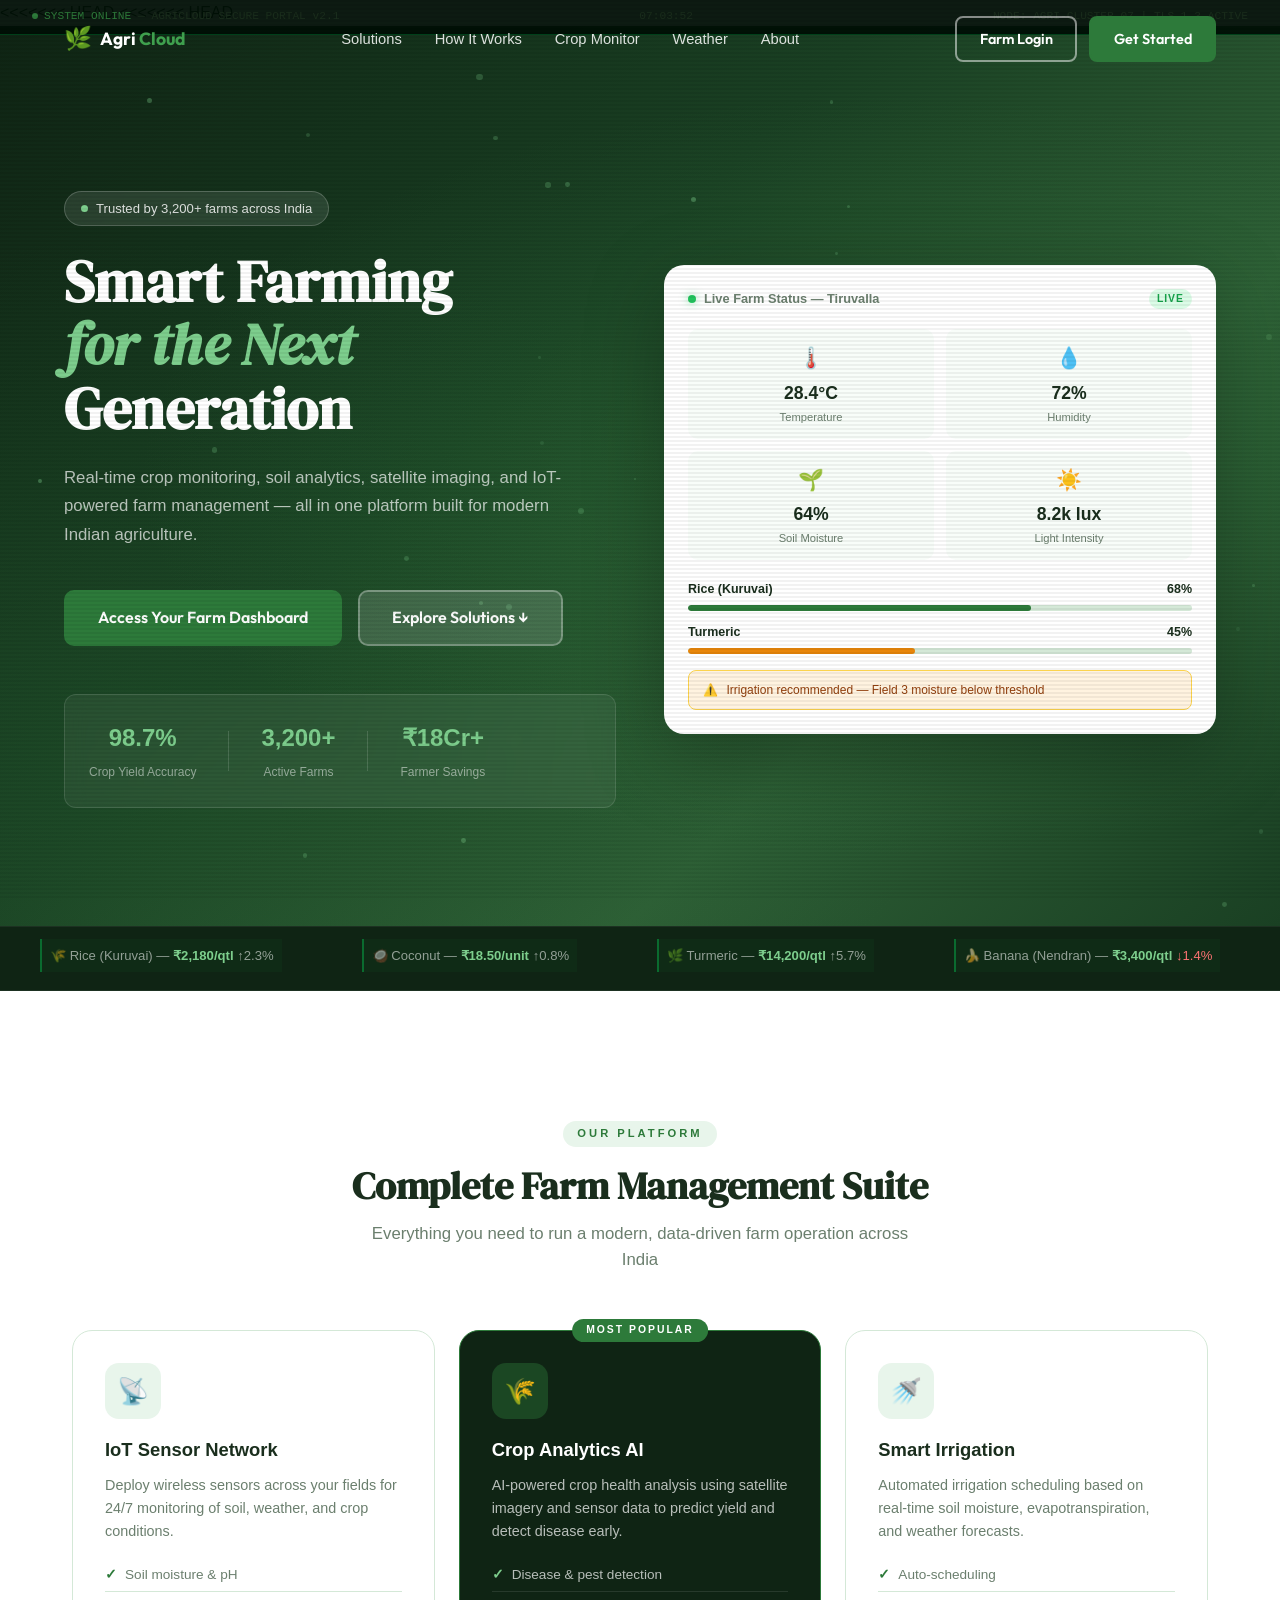
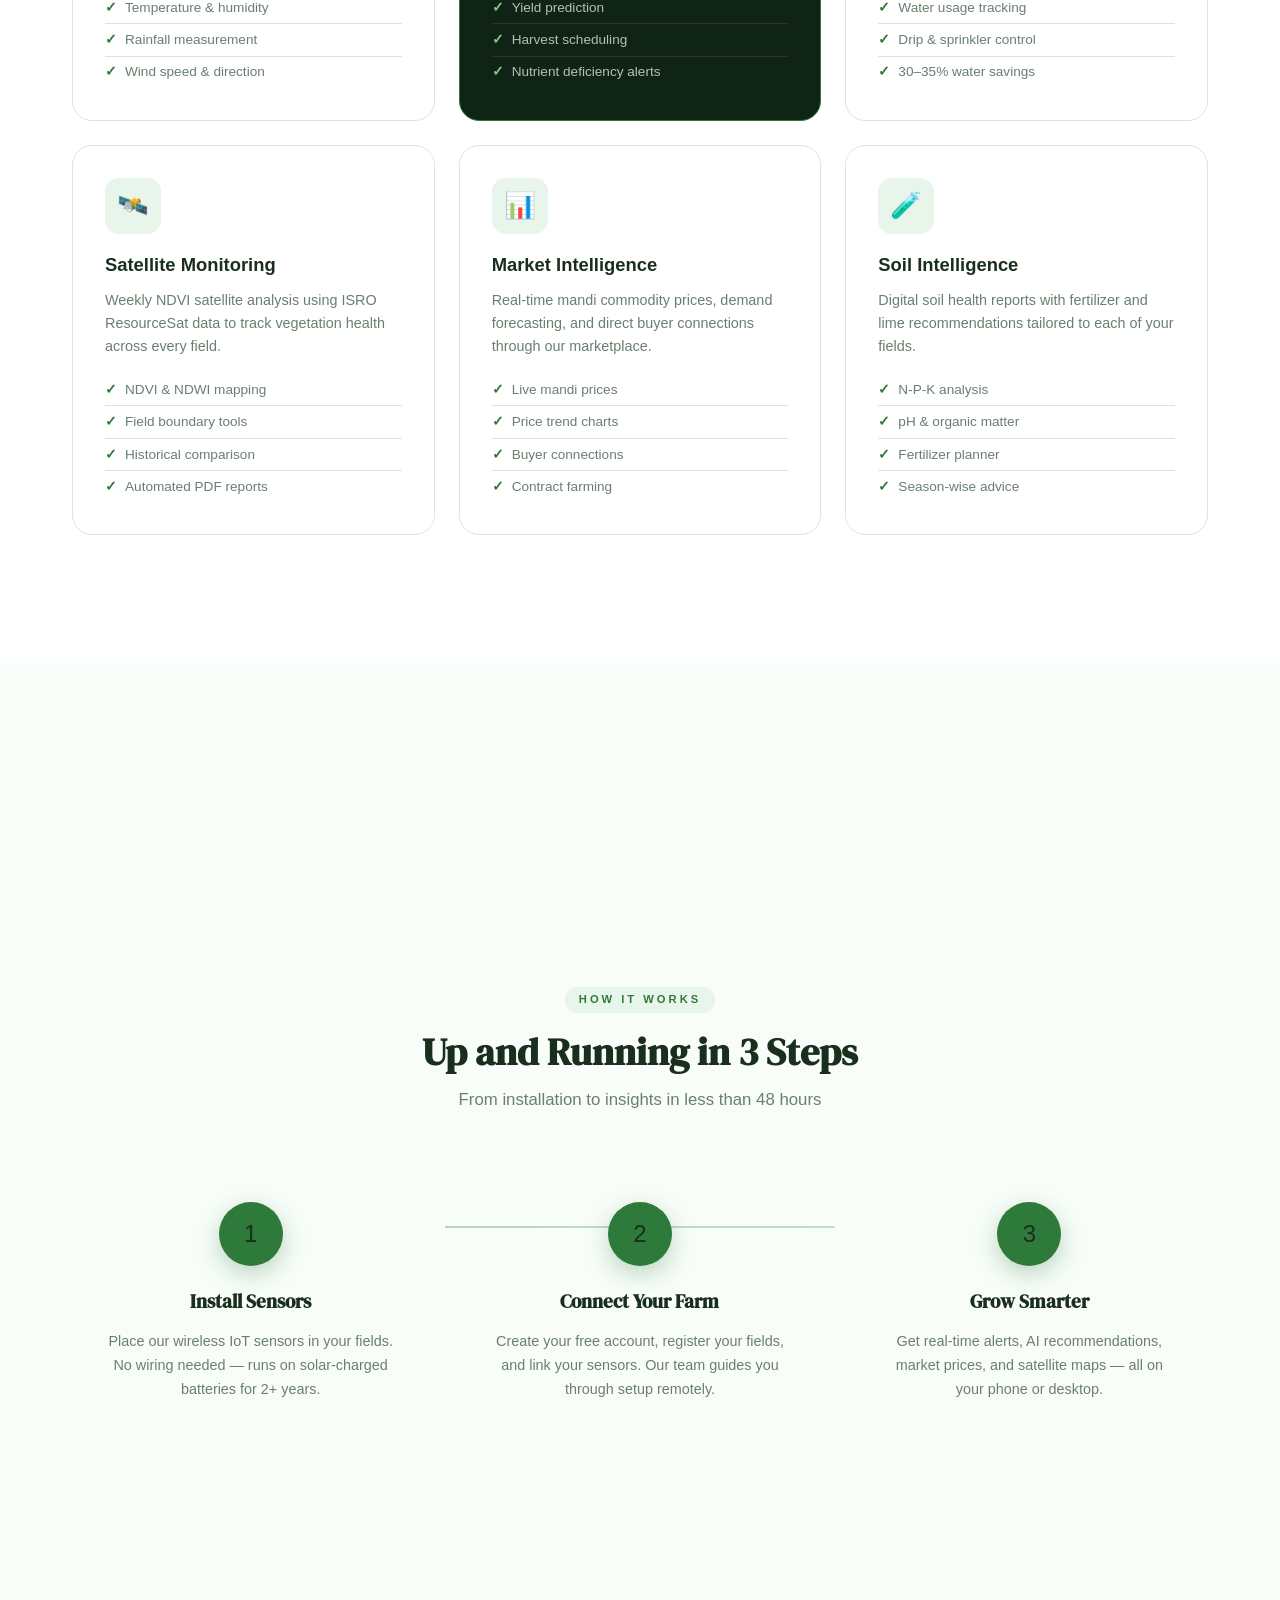
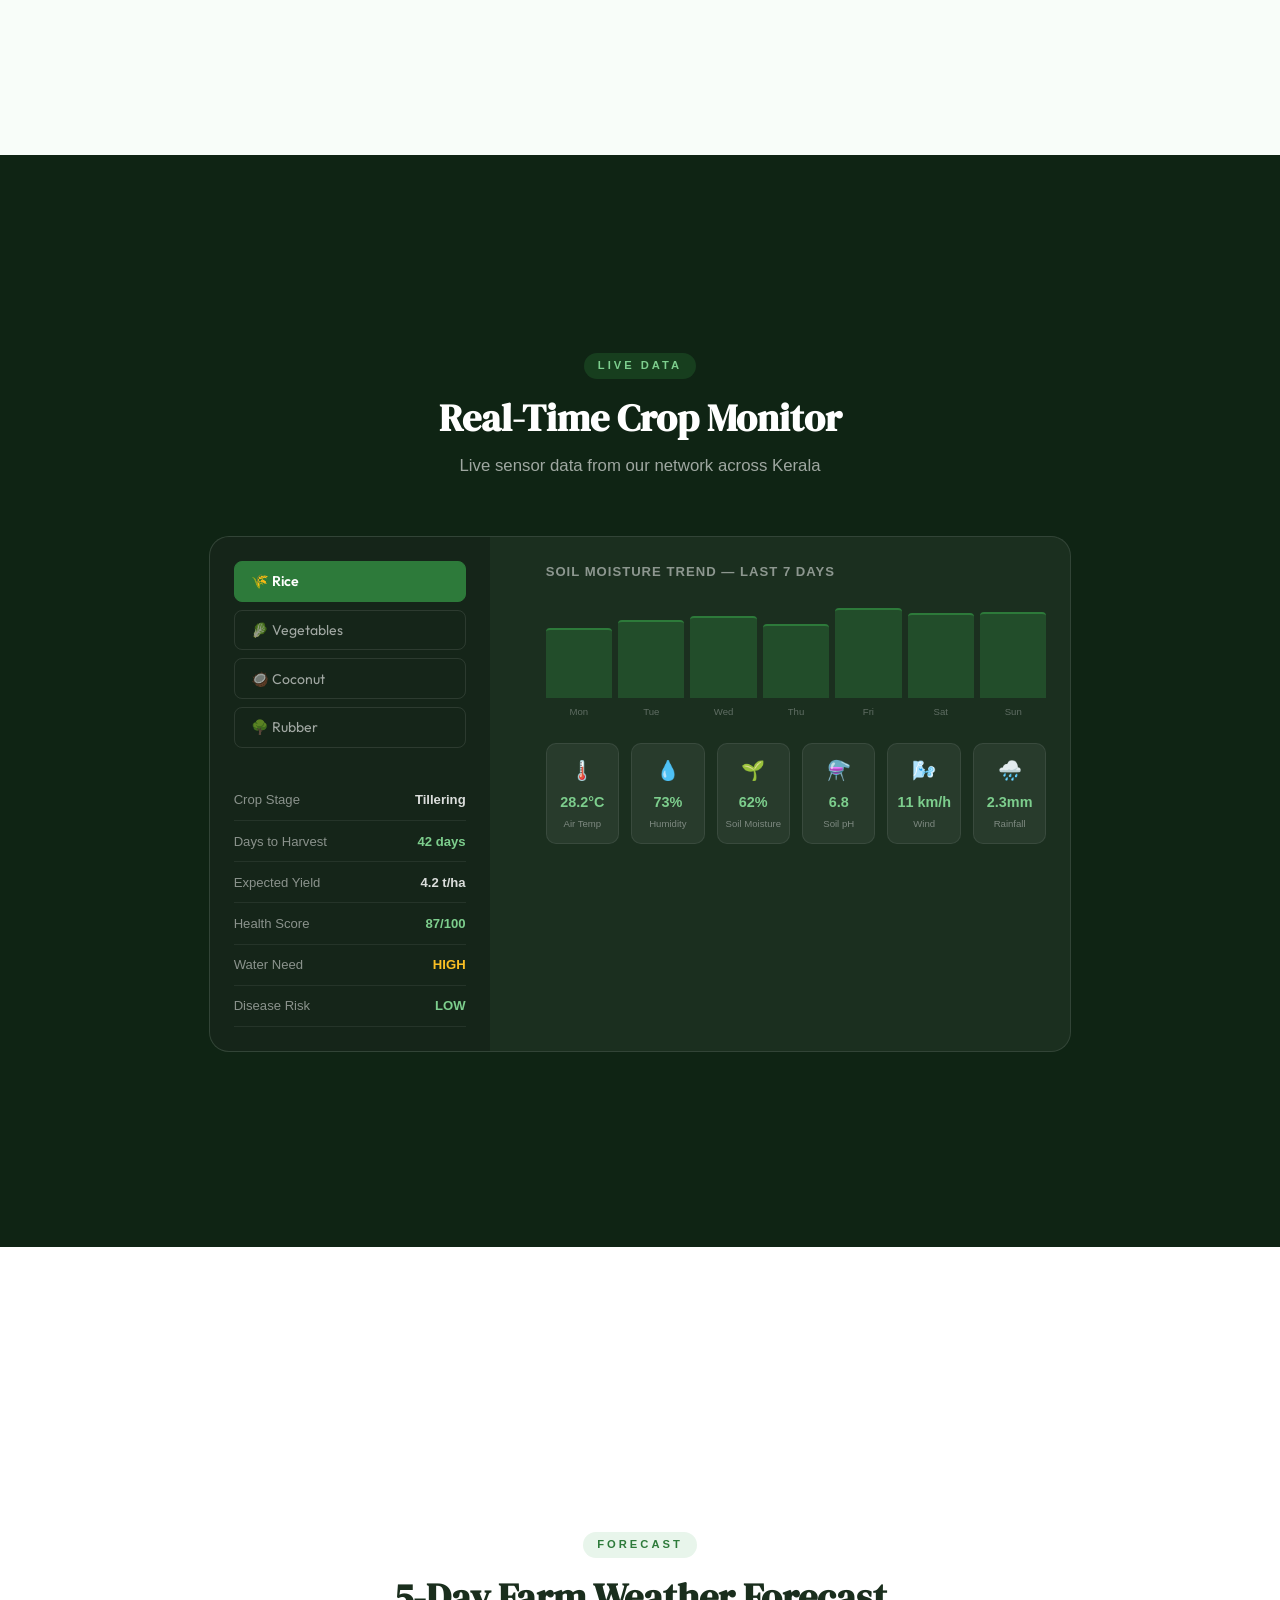
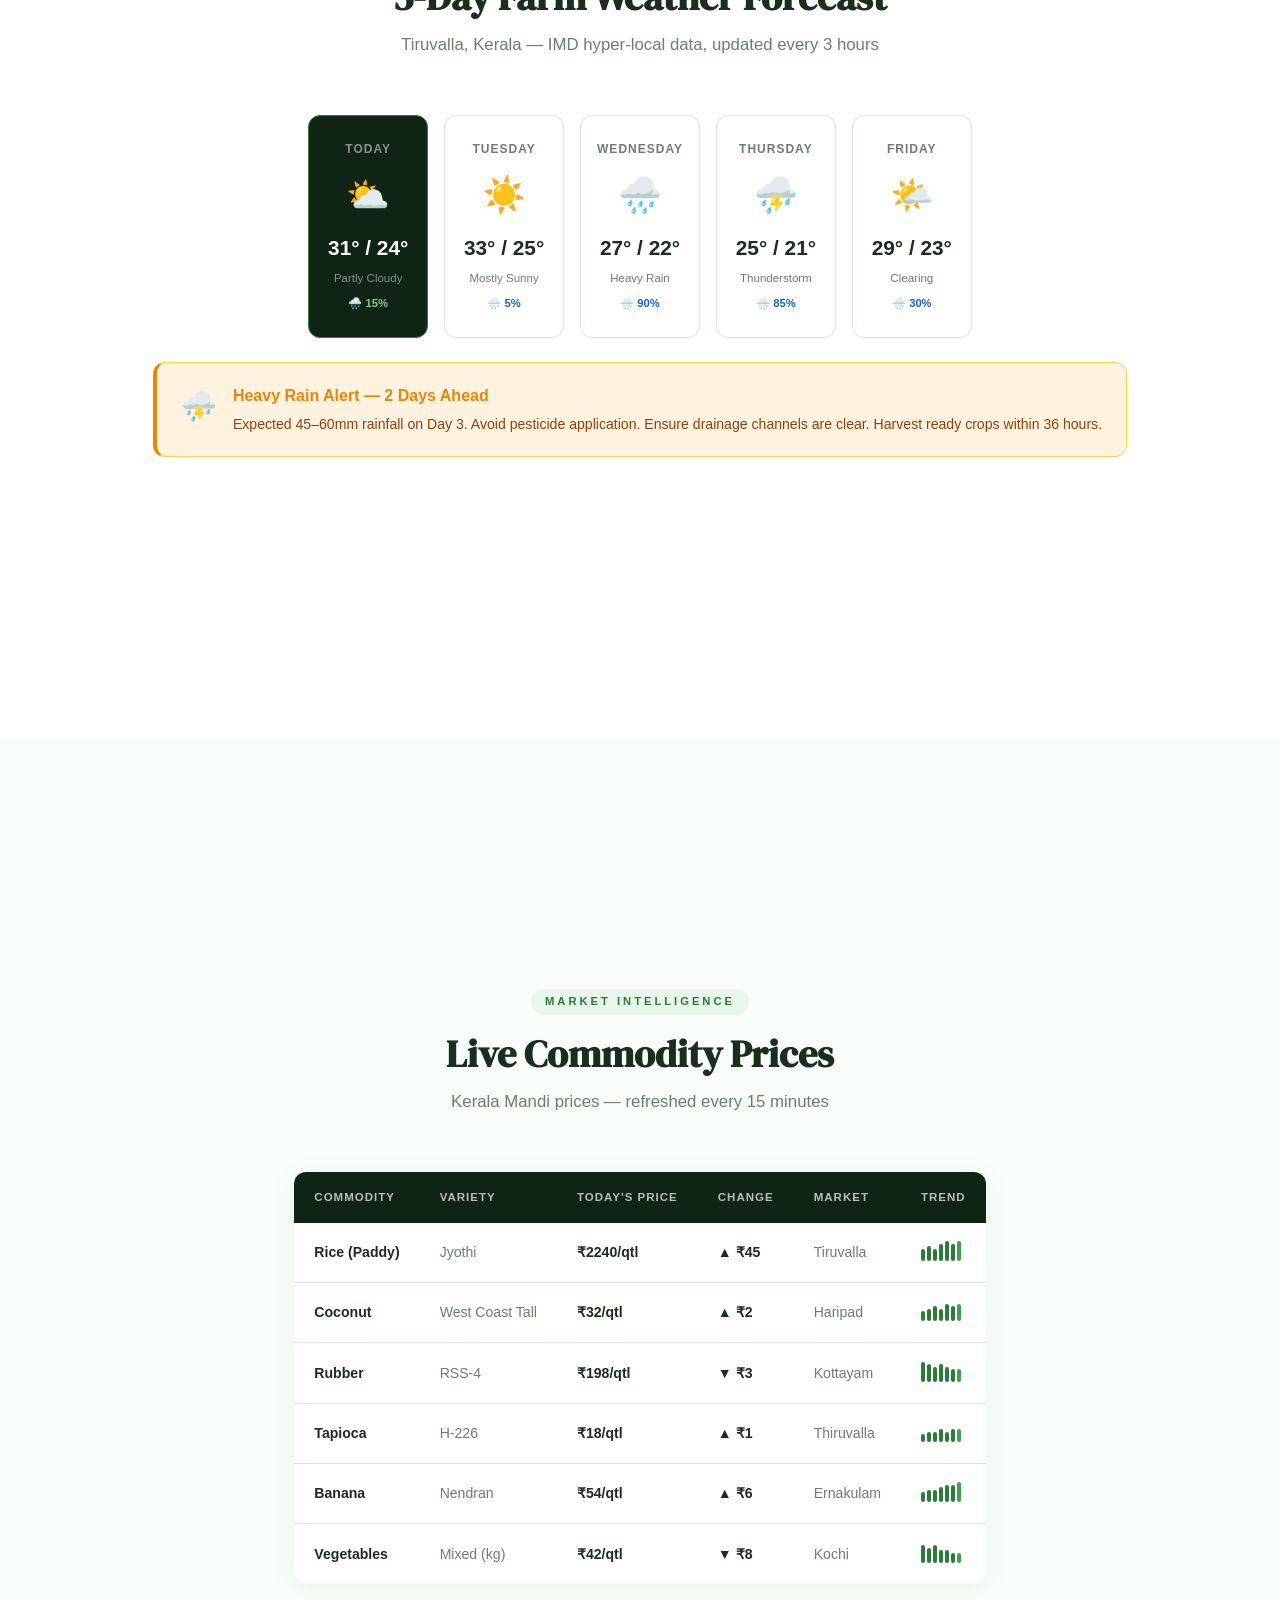
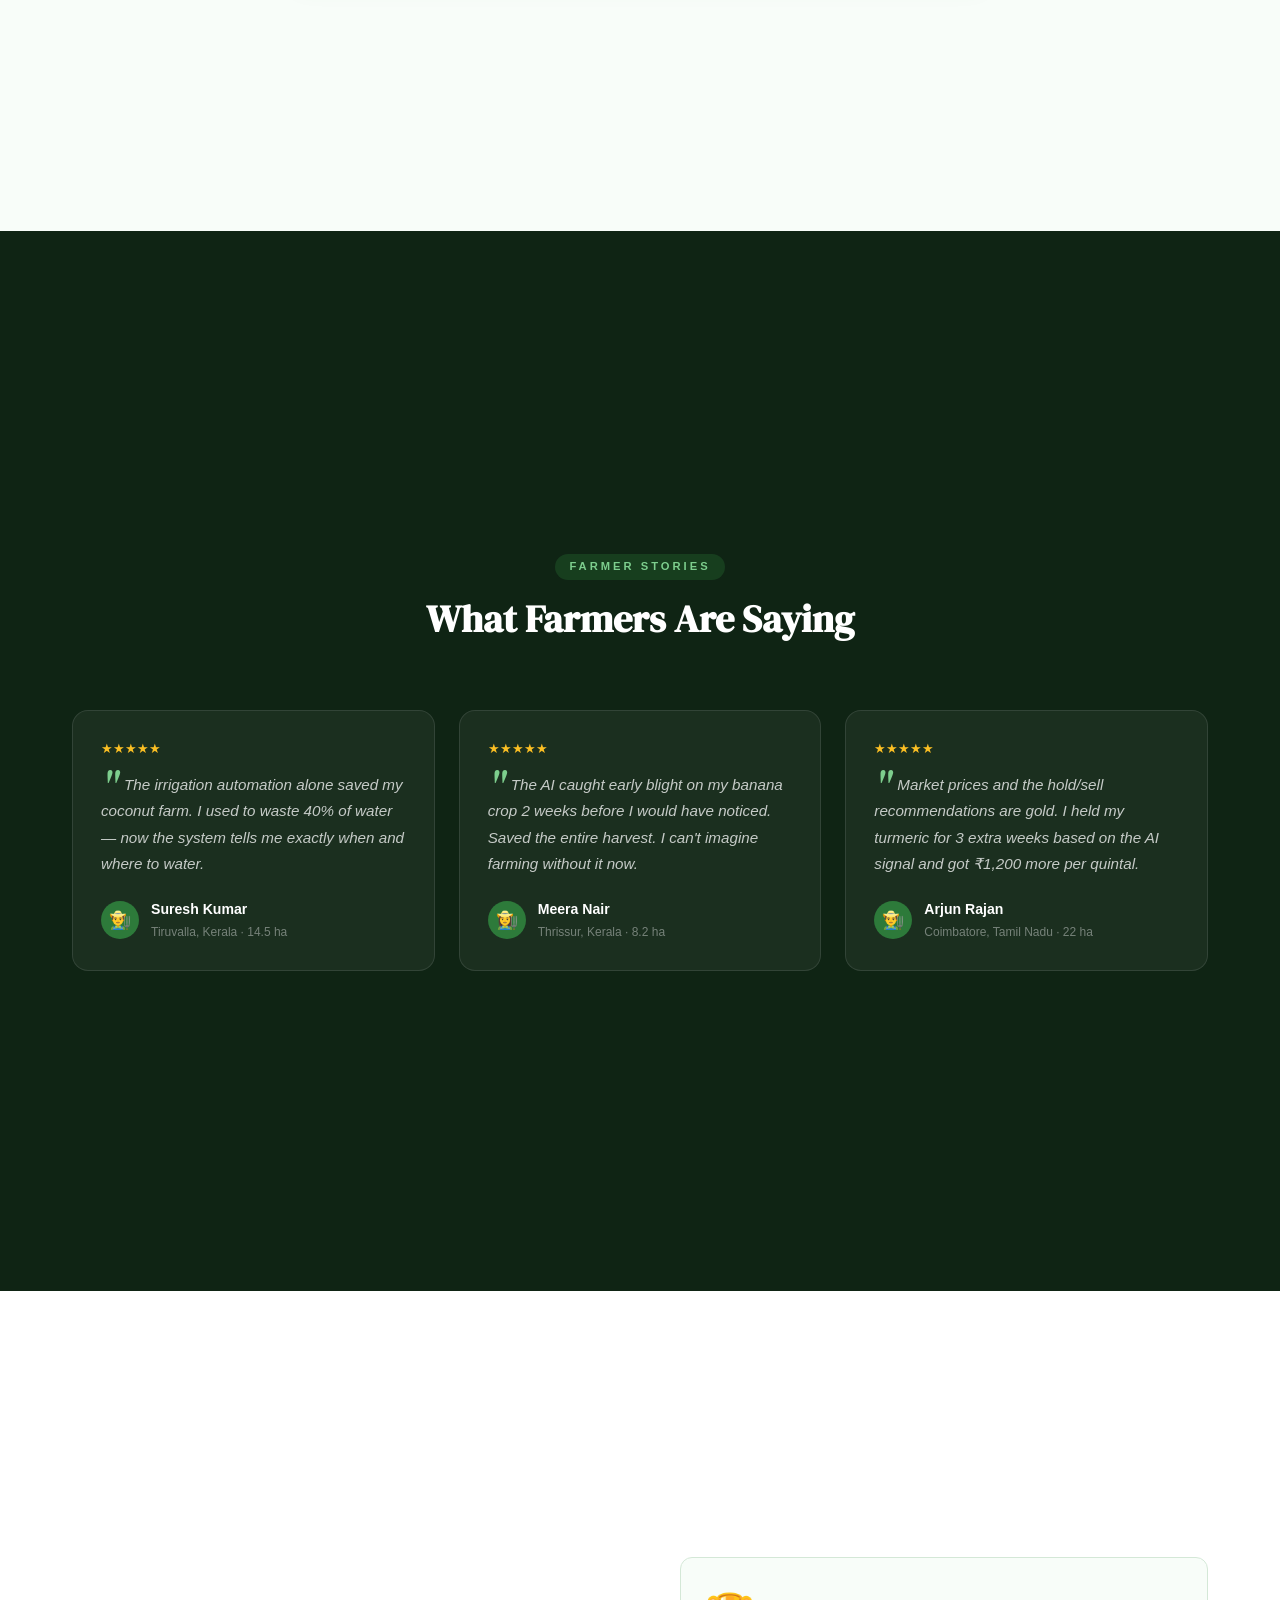
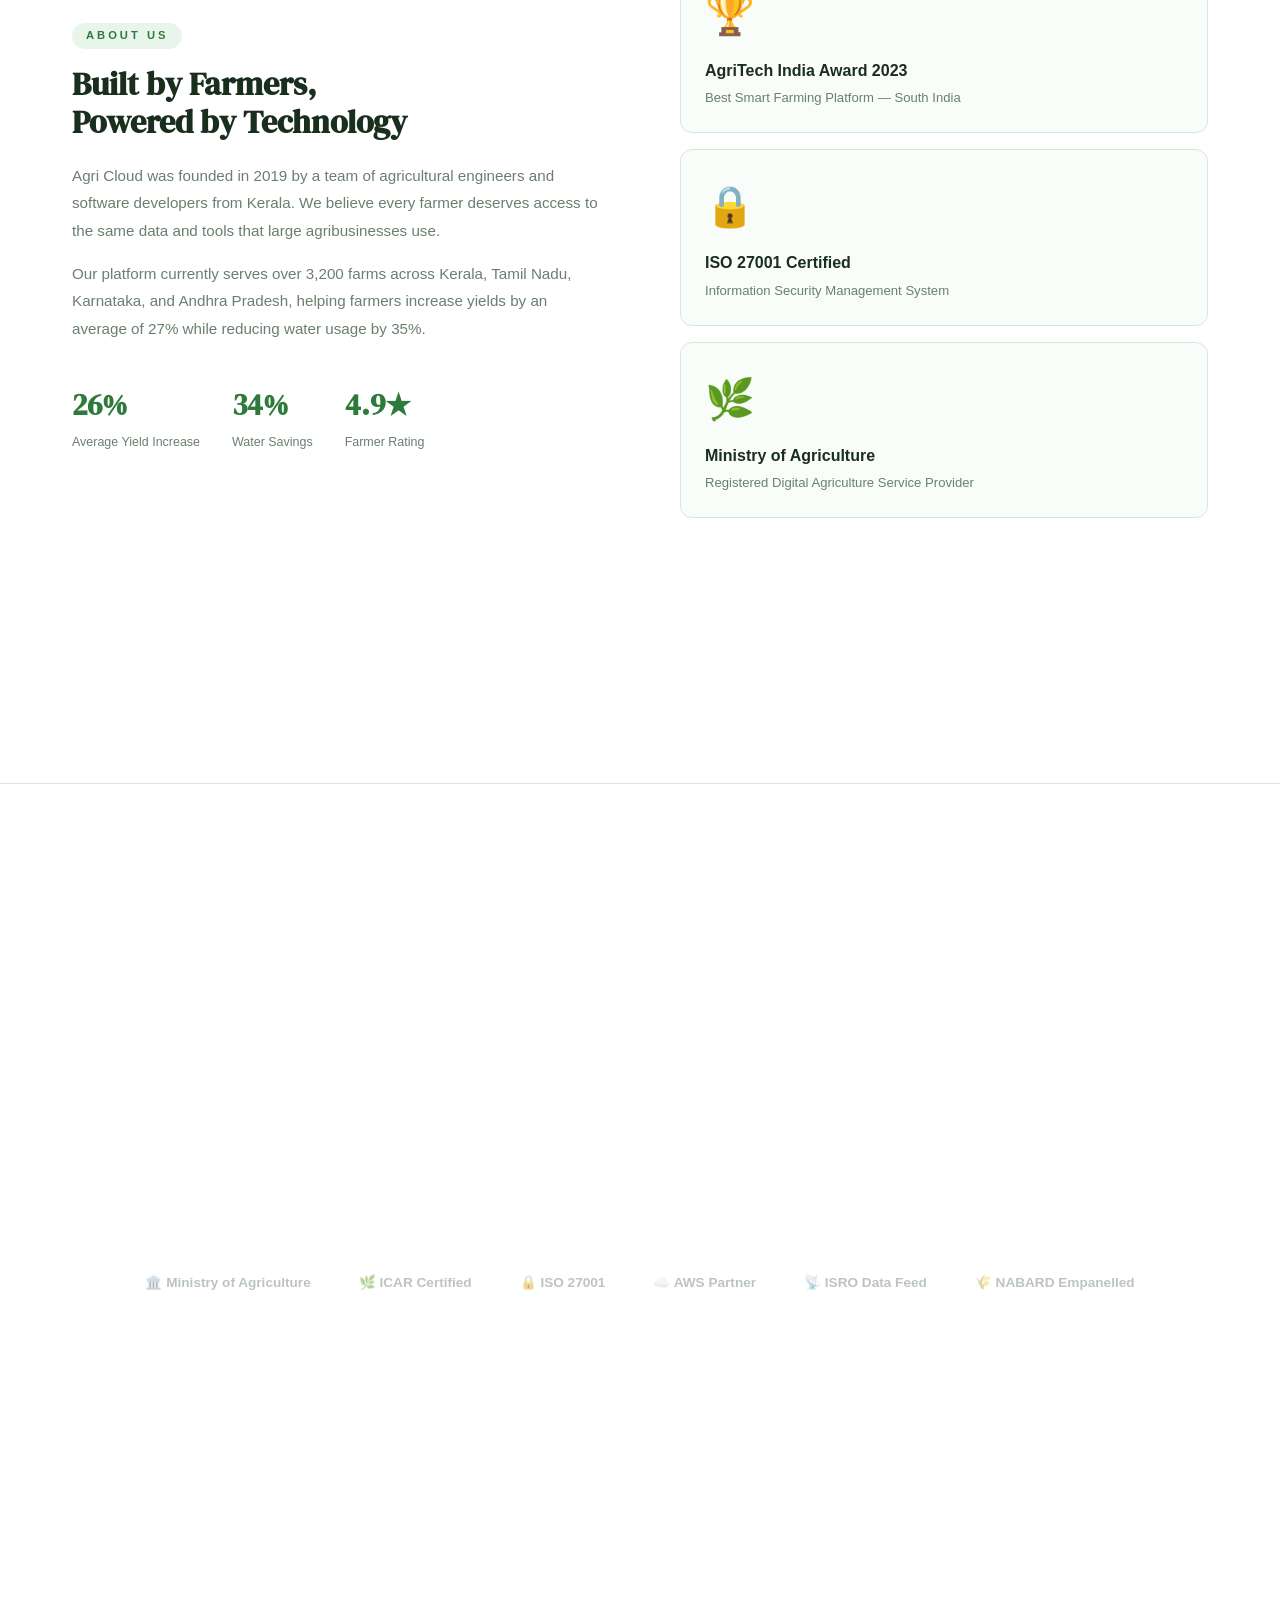
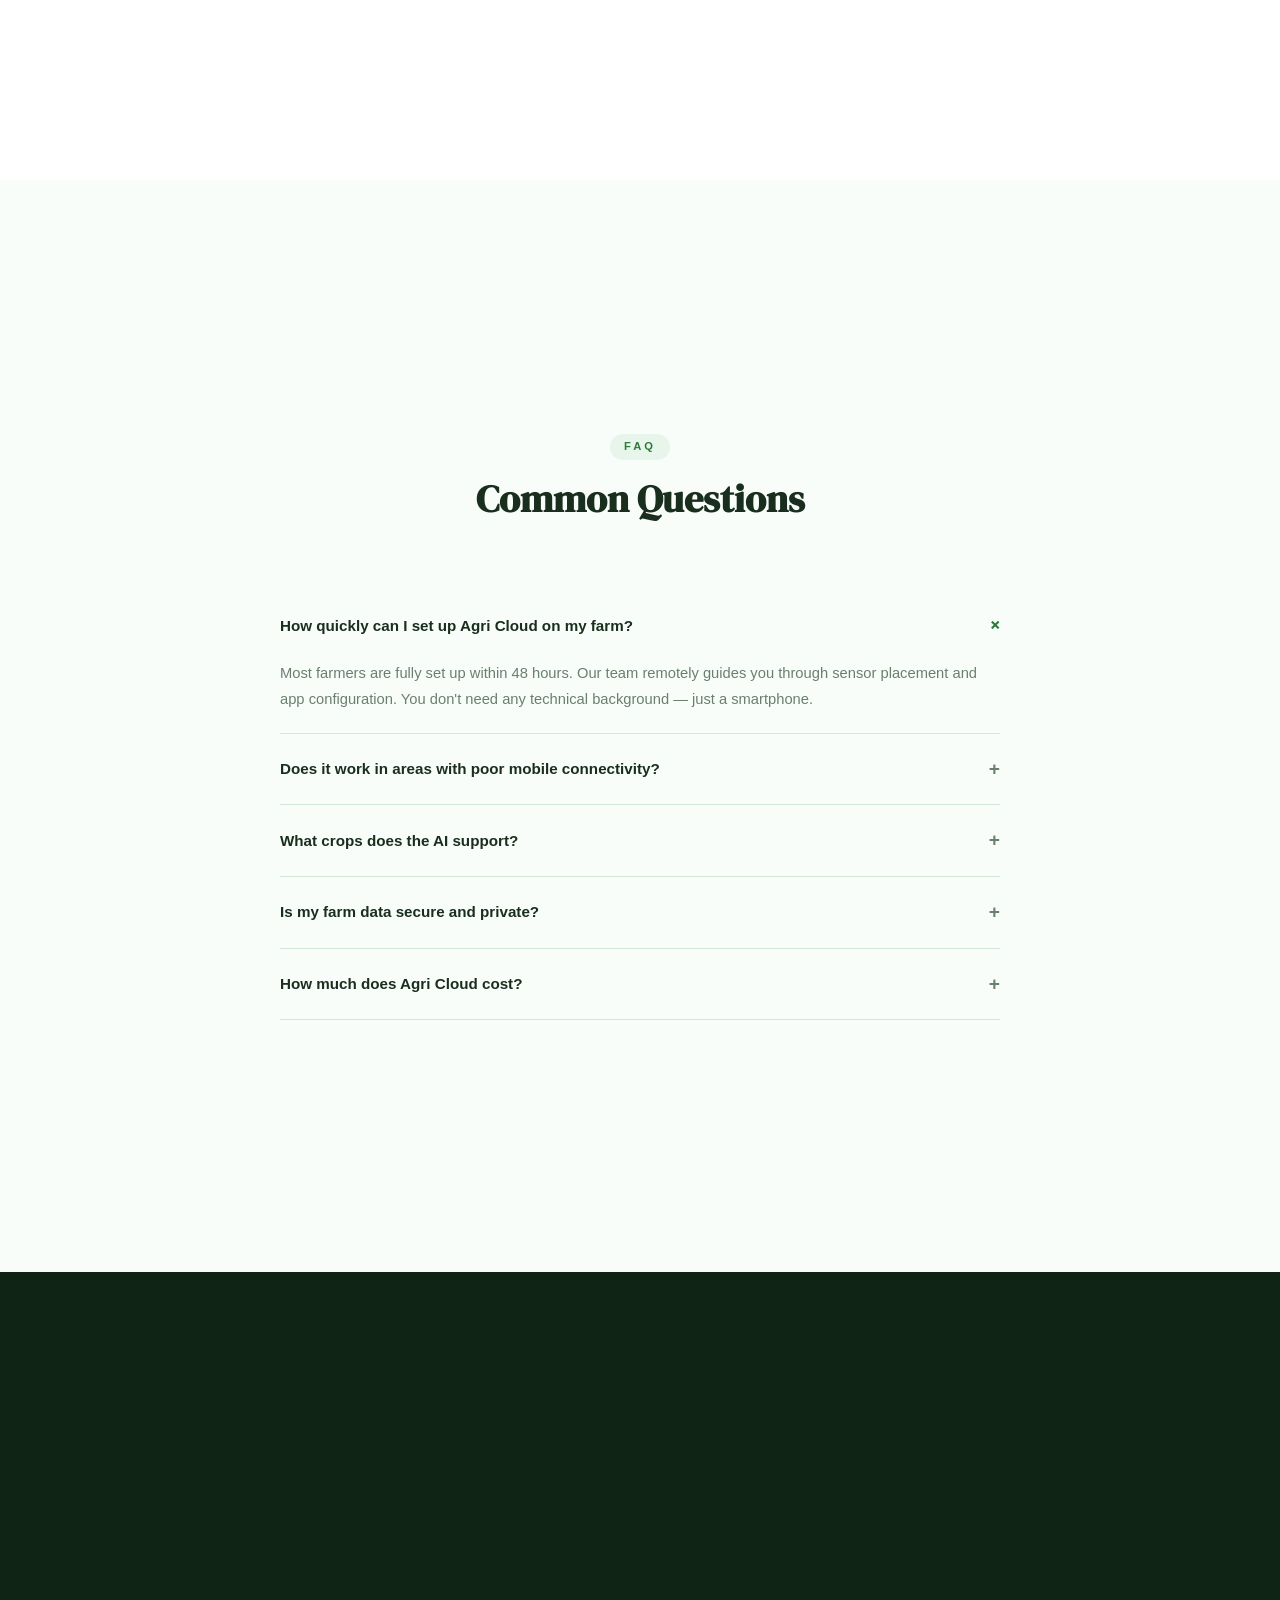
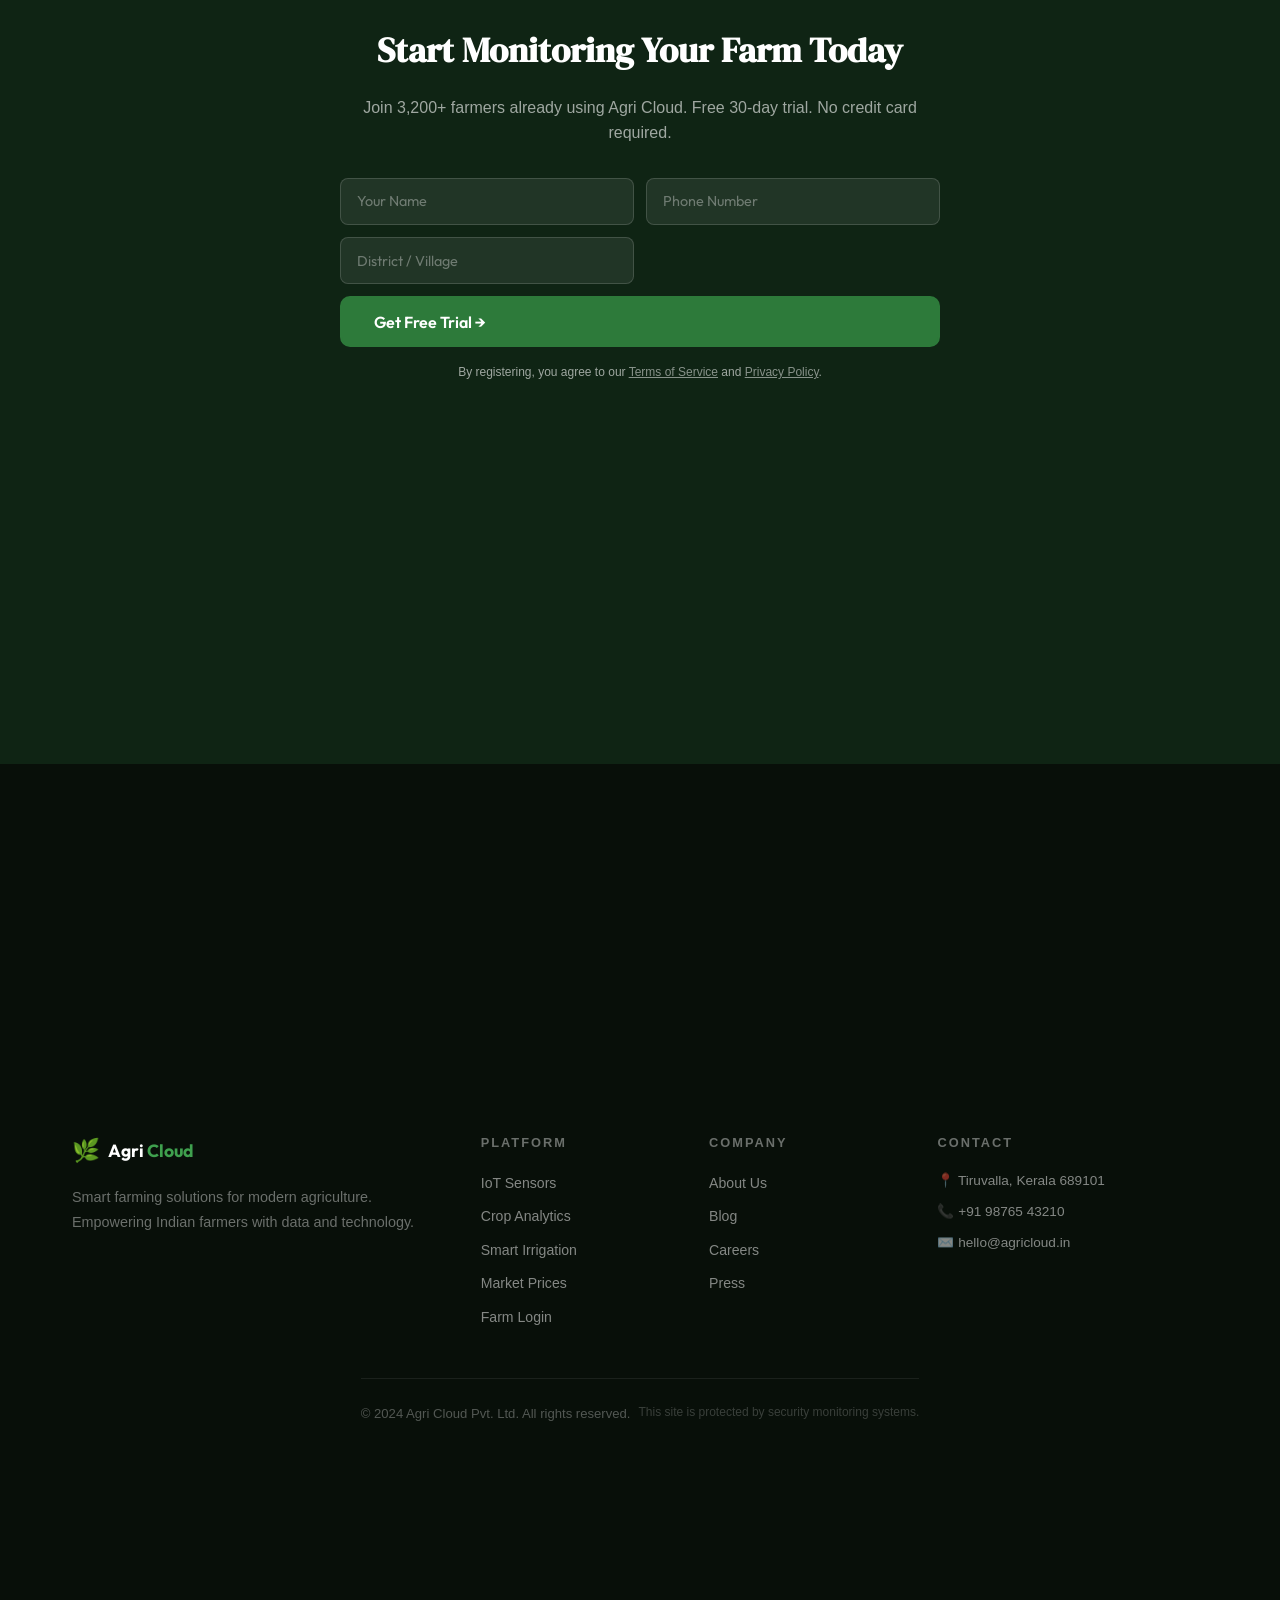
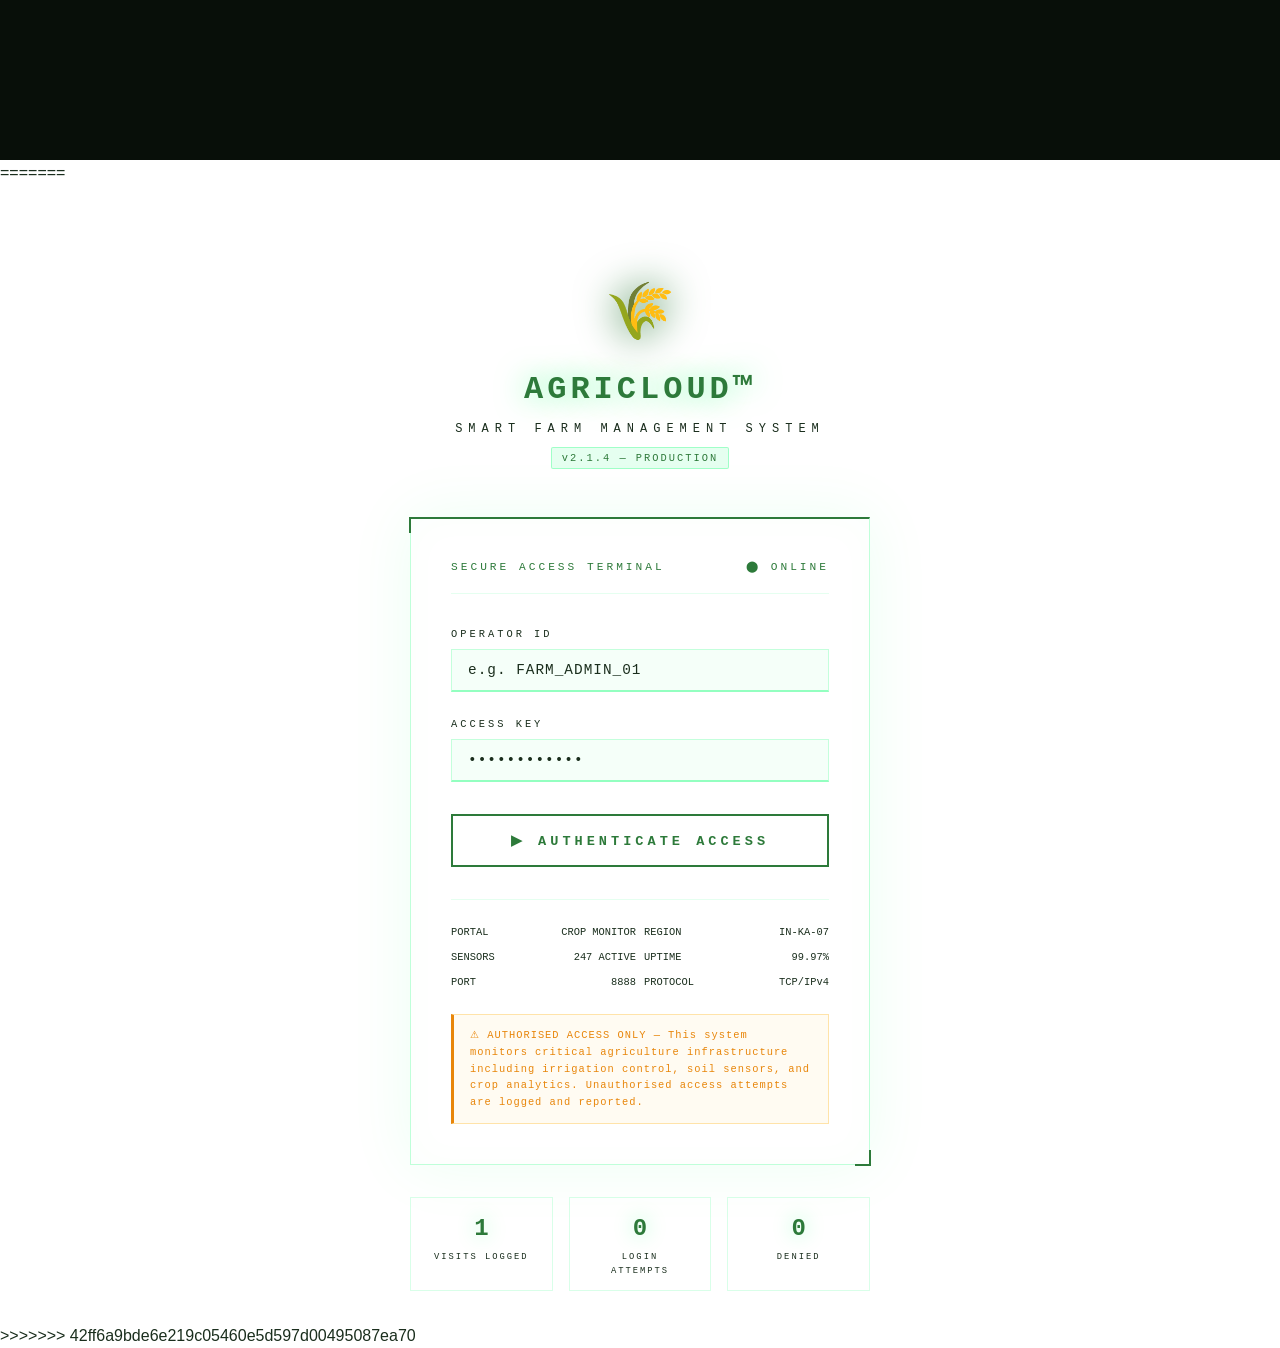
==== commit 41987ae7: "`Updated multiple HTML files with various changes, including new styles, layout modifications, and a" ====
--- a/index.html
+++ b/index.html
@@ -1,8 +1,9 @@
-<!DOCTYPE html>
+﻿<!DOCTYPE html>
 <html lang="en">
 <head>
 <meta charset="UTF-8">
 <meta name="viewport" content="width=device-width, initial-scale=1.0">
+<<<<<<< HEAD
 <title>Agri Cloud — Smart Farming Solutions</title>
 <link rel="preconnect" href="https://fonts.googleapis.com">
 <link href="https://fonts.googleapis.com/css2?family=DM+Serif+Display:ital@0;1&family=Outfit:wght@300;400;500;600;700&display=swap" rel="stylesheet">
@@ -232,10 +233,420 @@
 }
 #back-top.show { opacity:1; transform:translateY(0); }
 #back-top:hover { background:var(--green-light); transform:translateY(-3px); }
+=======
+<title>AgriCloud™ Smart Farm Portal — Login</title>
+<link href="https://fonts.googleapis.com/css2?family=Share+Tech+Mono&family=Orbitron:wght@400;700;900&family=Rajdhani:wght@300;400;600;700&display=swap" rel="stylesheet">
+<style>
+  :root {
+    --green: #00ff6a;
+    --green-dim: #00cc55;
+    --green-dark: #003318;
+    --green-glow: rgba(0,255,106,0.15);
+    --bg: #020f06;
+    --panel: rgba(0,25,12,0.9);
+    --text: #a0ffb8;
+    --text-dim: #4a8f5a;
+    --red: #ff3355;
+    --amber: #ffaa00;
+  }
+
+  * { margin: 0; padding: 0; box-sizing: border-box; }
+
+  body {
+    background: var(--bg);
+    font-family: 'Rajdhani', sans-serif;
+    color: var(--text);
+    min-height: 100vh;
+    overflow-x: hidden;
+    position: relative;
+  }
+
+  /* Animated grid background */
+  body::before {
+    content: '';
+    position: fixed; inset: 0;
+    background-image:
+      linear-gradient(rgba(0,255,106,0.03) 1px, transparent 1px),
+      linear-gradient(90deg, rgba(0,255,106,0.03) 1px, transparent 1px);
+    background-size: 40px 40px;
+    animation: gridMove 20s linear infinite;
+    pointer-events: none;
+  }
+
+  @keyframes gridMove { from { background-position: 0 0; } to { background-position: 40px 40px; } }
+
+  /* Scanlines */
+  body::after {
+    content: '';
+    position: fixed; inset: 0;
+    background: repeating-linear-gradient(0deg, transparent, transparent 2px, rgba(0,0,0,0.05) 2px, rgba(0,0,0,0.05) 4px);
+    pointer-events: none;
+    z-index: 999;
+  }
+
+  .container {
+    min-height: 100vh;
+    display: flex;
+    flex-direction: column;
+    align-items: center;
+    justify-content: center;
+    padding: 2rem;
+    position: relative;
+    z-index: 1;
+  }
+
+  /* Top status bar */
+  .status-bar {
+    position: fixed; top: 0; left: 0; right: 0;
+    background: rgba(0,15,6,0.95);
+    border-bottom: 1px solid rgba(0,255,106,0.2);
+    padding: 0.5rem 2rem;
+    display: flex;
+    justify-content: space-between;
+    align-items: center;
+    font-family: 'Share Tech Mono', monospace;
+    font-size: 0.7rem;
+    color: var(--text-dim);
+    z-index: 100;
+  }
+
+  .status-dot { width: 6px; height: 6px; border-radius: 50%; background: var(--green); display: inline-block; margin-right: 6px; animation: pulse 1.5s ease-in-out infinite; }
+  @keyframes pulse { 0%,100% { opacity:1; } 50% { opacity:0.3; } }
+
+  .status-live { color: var(--green); }
+  #clock { color: var(--text-dim); }
+
+  /* Logo / Header */
+  .logo-section {
+    text-align: center;
+    margin-bottom: 3rem;
+    animation: fadeInDown 0.8s ease;
+  }
+
+  @keyframes fadeInDown { from { opacity:0; transform:translateY(-30px); } to { opacity:1; transform:translateY(0); } }
+
+  .logo-icon {
+    font-size: 3.5rem;
+    margin-bottom: 0.5rem;
+    filter: drop-shadow(0 0 20px var(--green));
+    animation: float 3s ease-in-out infinite;
+  }
+
+  @keyframes float { 0%,100% { transform:translateY(0); } 50% { transform:translateY(-8px); } }
+
+  .logo-title {
+    font-family: 'Orbitron', monospace;
+    font-size: 2rem;
+    font-weight: 900;
+    color: var(--green);
+    text-shadow: 0 0 30px rgba(0,255,106,0.6), 0 0 60px rgba(0,255,106,0.2);
+    letter-spacing: 4px;
+  }
+
+  .logo-sub {
+    font-family: 'Share Tech Mono', monospace;
+    font-size: 0.75rem;
+    color: var(--text-dim);
+    letter-spacing: 6px;
+    margin-top: 0.3rem;
+  }
+
+  .version-badge {
+    display: inline-block;
+    background: rgba(0,255,106,0.1);
+    border: 1px solid rgba(0,255,106,0.3);
+    color: var(--green);
+    font-family: 'Share Tech Mono', monospace;
+    font-size: 0.65rem;
+    padding: 2px 10px;
+    border-radius: 2px;
+    margin-top: 0.5rem;
+    letter-spacing: 2px;
+  }
+
+  /* Main login card */
+  .login-card {
+    background: var(--panel);
+    border: 1px solid rgba(0,255,106,0.25);
+    border-top: 2px solid var(--green);
+    width: 100%;
+    max-width: 460px;
+    padding: 2.5rem;
+    position: relative;
+    box-shadow: 0 0 60px rgba(0,255,106,0.08), inset 0 0 40px rgba(0,255,106,0.02);
+    animation: fadeInUp 0.8s ease 0.2s both;
+  }
+
+  @keyframes fadeInUp { from { opacity:0; transform:translateY(30px); } to { opacity:1; transform:translateY(0); } }
+
+  /* Corner decorations */
+  .login-card::before, .login-card::after {
+    content: '';
+    position: absolute;
+    width: 16px; height: 16px;
+    border-color: var(--green);
+    border-style: solid;
+  }
+  .login-card::before { top: -2px; left: -2px; border-width: 2px 0 0 2px; }
+  .login-card::after { bottom: -2px; right: -2px; border-width: 0 2px 2px 0; }
+
+  .card-header {
+    font-family: 'Share Tech Mono', monospace;
+    font-size: 0.7rem;
+    color: var(--text-dim);
+    letter-spacing: 3px;
+    margin-bottom: 2rem;
+    padding-bottom: 1rem;
+    border-bottom: 1px solid rgba(0,255,106,0.1);
+    display: flex;
+    justify-content: space-between;
+    align-items: center;
+  }
+
+  .card-header span { color: var(--green); }
+
+  .field-label {
+    font-family: 'Share Tech Mono', monospace;
+    font-size: 0.65rem;
+    color: var(--text-dim);
+    letter-spacing: 3px;
+    margin-bottom: 0.4rem;
+    text-transform: uppercase;
+  }
+
+  .field-group { margin-bottom: 1.5rem; }
+
+  .field-input {
+    width: 100%;
+    background: rgba(0,255,106,0.04);
+    border: 1px solid rgba(0,255,106,0.2);
+    border-bottom: 2px solid rgba(0,255,106,0.4);
+    color: var(--text);
+    font-family: 'Share Tech Mono', monospace;
+    font-size: 0.9rem;
+    padding: 0.75rem 1rem;
+    outline: none;
+    transition: all 0.3s;
+    letter-spacing: 2px;
+  }
+
+  .field-input::placeholder { color: var(--text-dim); letter-spacing: 1px; }
+
+  .field-input:focus {
+    border-color: var(--green);
+    background: rgba(0,255,106,0.08);
+    box-shadow: 0 0 20px rgba(0,255,106,0.1);
+  }
+
+  .login-btn {
+    width: 100%;
+    background: transparent;
+    border: 2px solid var(--green);
+    color: var(--green);
+    font-family: 'Orbitron', monospace;
+    font-size: 0.85rem;
+    font-weight: 700;
+    letter-spacing: 4px;
+    padding: 1rem;
+    cursor: pointer;
+    transition: all 0.3s;
+    text-transform: uppercase;
+    margin-top: 0.5rem;
+    position: relative;
+    overflow: hidden;
+  }
+
+  .login-btn::before {
+    content: '';
+    position: absolute;
+    left: -100%; top: 0;
+    width: 100%; height: 100%;
+    background: linear-gradient(90deg, transparent, rgba(0,255,106,0.15), transparent);
+    transition: left 0.4s;
+  }
+
+  .login-btn:hover { background: rgba(0,255,106,0.1); box-shadow: 0 0 30px rgba(0,255,106,0.3); }
+  .login-btn:hover::before { left: 100%; }
+
+  /* System info footer */
+  .sys-info {
+    margin-top: 2rem;
+    padding-top: 1.5rem;
+    border-top: 1px solid rgba(0,255,106,0.1);
+    font-family: 'Share Tech Mono', monospace;
+    font-size: 0.65rem;
+    color: var(--text-dim);
+    display: grid;
+    grid-template-columns: 1fr 1fr;
+    gap: 0.5rem;
+  }
+
+  .sys-row { display: flex; justify-content: space-between; }
+  .sys-val { color: var(--text); }
+
+  /* Warning box */
+  .warn-box {
+    margin-top: 1.5rem;
+    background: rgba(255,170,0,0.05);
+    border: 1px solid rgba(255,170,0,0.3);
+    border-left: 3px solid var(--amber);
+    padding: 0.75rem 1rem;
+    font-family: 'Share Tech Mono', monospace;
+    font-size: 0.65rem;
+    color: var(--amber);
+    letter-spacing: 1px;
+    line-height: 1.6;
+  }
+
+  /* Access denied overlay */
+  .denied-overlay {
+    display: none;
+    position: fixed; inset: 0;
+    background: rgba(2,5,3,0.97);
+    z-index: 1000;
+    align-items: center;
+    justify-content: center;
+    flex-direction: column;
+    animation: flashIn 0.2s ease;
+  }
+
+  @keyframes flashIn { from { opacity:0; } to { opacity:1; } }
+
+  .denied-overlay.show { display: flex; }
+
+  .denied-icon { font-size: 4rem; margin-bottom: 1.5rem; animation: shake 0.5s ease; }
+  @keyframes shake {
+    0%,100% { transform:translateX(0); }
+    20% { transform:translateX(-10px); }
+    40% { transform:translateX(10px); }
+    60% { transform:translateX(-8px); }
+    80% { transform:translateX(8px); }
+  }
+
+  .denied-title {
+    font-family: 'Orbitron', monospace;
+    font-size: 2.5rem;
+    font-weight: 900;
+    color: var(--red);
+    text-shadow: 0 0 40px rgba(255,51,85,0.8);
+    letter-spacing: 6px;
+    margin-bottom: 0.5rem;
+  }
+
+  .denied-sub {
+    font-family: 'Share Tech Mono', monospace;
+    color: var(--text-dim);
+    font-size: 0.8rem;
+    letter-spacing: 3px;
+    margin-bottom: 2rem;
+  }
+
+  .denied-log {
+    background: rgba(255,51,85,0.05);
+    border: 1px solid rgba(255,51,85,0.3);
+    padding: 1.5rem 2.5rem;
+    max-width: 500px;
+    width: 90%;
+    font-family: 'Share Tech Mono', monospace;
+    font-size: 0.72rem;
+    color: #ff8899;
+    line-height: 2;
+    text-align: left;
+  }
+
+  .denied-log .label { color: var(--text-dim); }
+  .denied-log .val { color: var(--red); }
+
+  .redirect-bar {
+    margin-top: 2rem;
+    font-family: 'Share Tech Mono', monospace;
+    font-size: 0.7rem;
+    color: var(--text-dim);
+  }
+
+  .progress-bar {
+    width: 300px; height: 2px;
+    background: rgba(255,255,255,0.1);
+    margin-top: 0.5rem;
+    overflow: hidden;
+  }
+
+  .progress-fill {
+    height: 100%;
+    background: var(--red);
+    width: 0%;
+    animation: fillBar 5s linear forwards;
+  }
+
+  @keyframes fillBar { from { width: 0%; } to { width: 100%; } }
+
+  /* Live visit ticker on side */
+  .visit-ticker {
+    position: fixed;
+    right: 1.5rem; top: 50%;
+    transform: translateY(-50%);
+    font-family: 'Share Tech Mono', monospace;
+    font-size: 0.6rem;
+    color: var(--text-dim);
+    width: 200px;
+    display: none;
+  }
+
+  @media (min-width: 1100px) { .visit-ticker { display: block; } }
+
+  .ticker-title { color: var(--green); letter-spacing: 2px; margin-bottom: 0.75rem; font-size: 0.65rem; }
+
+  .ticker-item {
+    padding: 6px 8px;
+    border-left: 2px solid rgba(0,255,106,0.3);
+    margin-bottom: 6px;
+    background: rgba(0,255,106,0.03);
+    animation: slideIn 0.3s ease;
+    line-height: 1.6;
+  }
+
+  @keyframes slideIn { from { opacity:0; transform:translateX(20px); } to { opacity:1; transform:translateX(0); } }
+
+  .ticker-ip { color: var(--green); }
+  .ticker-time { color: #334; font-size: 0.55rem; }
+
+  /* Stats row */
+  .stats-row {
+    display: flex;
+    gap: 1rem;
+    margin-top: 2rem;
+    animation: fadeInUp 0.8s ease 0.4s both;
+  }
+
+  .stat-box {
+    background: var(--panel);
+    border: 1px solid rgba(0,255,106,0.15);
+    padding: 0.75rem 1.25rem;
+    text-align: center;
+    flex: 1;
+  }
+
+  .stat-num {
+    font-family: 'Orbitron', monospace;
+    font-size: 1.5rem;
+    font-weight: 700;
+    color: var(--green);
+    text-shadow: 0 0 20px rgba(0,255,106,0.4);
+  }
+
+  .stat-label {
+    font-family: 'Share Tech Mono', monospace;
+    font-size: 0.55rem;
+    color: var(--text-dim);
+    letter-spacing: 2px;
+    margin-top: 2px;
+  }
+>>>>>>> 42ff6a9bde6e219c05460e5d597d00495087ea70
 </style>
 </head>
 <body>
 
+<<<<<<< HEAD
 <!-- Scroll Progress -->
 <div id="scroll-progress"></div>
 
@@ -765,4 +1176,180 @@
 }
 </script>
 </body>
-</html>+</html>
+=======
+<!-- Status Bar -->
+<div class="status-bar">
+  <div><span class="status-dot"></span><span class="status-live">SYSTEM ONLINE</span> — AGRICLOUD SECURE PORTAL v2.1</div>
+  <div id="clock">--:--:--</div>
+  <div>NODE: AGRI-CLUSTER-07 | TLS 1.3 ACTIVE</div>
+</div>
+
+<div class="container" style="padding-top:5rem;">
+
+  <!-- Logo -->
+  <div class="logo-section">
+    <div class="logo-icon">🌾</div>
+    <div class="logo-title">AGRICLOUD™</div>
+    <div class="logo-sub">SMART FARM MANAGEMENT SYSTEM</div>
+    <div class="version-badge">v2.1.4 — PRODUCTION</div>
+  </div>
+
+  <!-- Login Card -->
+  <div class="login-card">
+    <div class="card-header">
+      <span>SECURE ACCESS TERMINAL</span>
+      <span style="color:var(--green);">⬤ ONLINE</span>
+    </div>
+
+    <div class="field-group">
+      <div class="field-label">Operator ID</div>
+      <input class="field-input" type="text" id="username" placeholder="e.g. FARM_ADMIN_01" autocomplete="off">
+    </div>
+
+    <div class="field-group">
+      <div class="field-label">Access Key</div>
+      <input class="field-input" type="password" id="password" placeholder="••••••••••••">
+    </div>
+
+    <button class="login-btn" onclick="attemptLogin()">▶ AUTHENTICATE ACCESS</button>
+
+    <div class="sys-info">
+      <div class="sys-row"><span>PORTAL</span><span class="sys-val">CROP MONITOR</span></div>
+      <div class="sys-row"><span>REGION</span><span class="sys-val" id="region">IN-KA-07</span></div>
+      <div class="sys-row"><span>SENSORS</span><span class="sys-val">247 ACTIVE</span></div>
+      <div class="sys-row"><span>UPTIME</span><span class="sys-val" id="uptime">99.97%</span></div>
+      <div class="sys-row"><span>PORT</span><span class="sys-val">8888</span></div>
+      <div class="sys-row"><span>PROTOCOL</span><span class="sys-val">TCP/IPv4</span></div>
+    </div>
+
+    <div class="warn-box">
+      ⚠ AUTHORISED ACCESS ONLY — This system monitors critical agriculture infrastructure including irrigation control, soil sensors, and crop analytics. Unauthorised access attempts are logged and reported.
+    </div>
+  </div>
+
+  <!-- Stats row -->
+  <div class="stats-row" style="max-width:460px; width:100%;">
+    <div class="stat-box">
+      <div class="stat-num" id="stat-visits">0</div>
+      <div class="stat-label">VISITS LOGGED</div>
+    </div>
+    <div class="stat-box">
+      <div class="stat-num" id="stat-attempts">0</div>
+      <div class="stat-label">LOGIN ATTEMPTS</div>
+    </div>
+    <div class="stat-box">
+      <div class="stat-num" id="stat-denied">0</div>
+      <div class="stat-label">DENIED</div>
+    </div>
+  </div>
+
+</div>
+
+<!-- Live visit ticker (right side) -->
+<div class="visit-ticker">
+  <div class="ticker-title">▶ LIVE LOG FEED</div>
+  <div id="ticker-feed"></div>
+</div>
+
+<!-- Access Denied Overlay -->
+<div class="denied-overlay" id="denied-overlay">
+  <div class="denied-icon">🚫</div>
+  <div class="denied-title">ACCESS DENIED</div>
+  <div class="denied-sub">UNAUTHORISED ATTEMPT LOGGED</div>
+  <div class="denied-log" id="denied-log-box">
+    <div><span class="label">TIMESTAMP  : </span><span class="val" id="d-time">—</span></div>
+    <div><span class="label">USER INPUT : </span><span class="val" id="d-user">—</span></div>
+    <div><span class="label">STATUS     : </span><span class="val">CREDENTIAL MISMATCH</span></div>
+    <div><span class="label">ACTION     : </span><span class="val">INCIDENT RECORDED ✓</span></div>
+    <div><span class="label">ALERT SENT : </span><span class="val">SECURITY TEAM NOTIFIED ✓</span></div>
+  </div>
+  <div class="redirect-bar">
+    CONNECTION WILL BE TERMINATED IN 5 SECONDS
+    <div class="progress-bar"><div class="progress-fill" id="prog-fill"></div></div>
+  </div>
+</div>
+
+<script>
+  // ── COUNTERS ────────────────────────────────────
+  let visits = 0, attempts = 0, denied = 0;
+  const logs = [];
+
+  // ── CLOCK ───────────────────────────────────────
+  function updateClock() {
+    document.getElementById('clock').textContent = new Date().toLocaleTimeString('en-GB', { hour12: false });
+  }
+  setInterval(updateClock, 1000); updateClock();
+
+  // ── LOG CONNECTION ───────────────────────────────
+  function logVisit(event, user = '') {
+    const now = new Date();
+    const ts = now.toLocaleString('en-GB', { hour12: false });
+    const entry = { ts, event, user: user || '—' };
+    logs.unshift(entry);
+
+    if (event === 'PAGE_VISIT') { visits++; document.getElementById('stat-visits').textContent = visits; }
+    if (event === 'LOGIN_ATTEMPT') { attempts++; document.getElementById('stat-attempts').textContent = attempts; }
+    if (event === 'ACCESS_DENIED') { denied++; document.getElementById('stat-denied').textContent = denied; }
+
+    addToTicker(ts, event);
+    saveLog(entry);
+  }
+
+  function addToTicker(ts, event) {
+    const feed = document.getElementById('ticker-feed');
+    const item = document.createElement('div');
+    item.className = 'ticker-item';
+    const short = ts.split(',')[1]?.trim() || ts;
+    item.innerHTML = `<div class="ticker-ip">${event}</div><div class="ticker-time">${short}</div>`;
+    feed.insertBefore(item, feed.firstChild);
+    while (feed.children.length > 8) feed.removeChild(feed.lastChild);
+  }
+
+  function saveLog(entry) {
+    const all = JSON.parse(localStorage.getItem('honeypot_logs') || '[]');
+    all.unshift(entry);
+    if (all.length > 200) all.pop();
+    localStorage.setItem('honeypot_logs', JSON.stringify(all));
+  }
+
+  // ── LOGIN ATTEMPT ────────────────────────────────
+  function attemptLogin() {
+    const user = document.getElementById('username').value || 'ANONYMOUS';
+    const pass = document.getElementById('password').value;
+
+    logVisit('LOGIN_ATTEMPT', user);
+    logVisit('ACCESS_DENIED', user);
+
+    // Show denied overlay
+    document.getElementById('d-time').textContent = new Date().toLocaleString('en-GB');
+    document.getElementById('d-user').textContent = user.toUpperCase();
+
+    const overlay = document.getElementById('denied-overlay');
+    overlay.classList.add('show');
+
+    // Reset and restart progress bar
+    const fill = document.getElementById('prog-fill');
+    fill.style.animation = 'none';
+    fill.offsetHeight; // reflow
+    fill.style.animation = 'fillBar 5s linear forwards';
+
+    // Auto-close after 5s
+    setTimeout(() => {
+      overlay.classList.remove('show');
+      document.getElementById('username').value = '';
+      document.getElementById('password').value = '';
+    }, 5000);
+  }
+
+  // Allow Enter key
+  document.addEventListener('keydown', e => { if (e.key === 'Enter') attemptLogin(); });
+
+  // ── RECORD PAGE VISIT ON LOAD ────────────────────
+  window.addEventListener('load', () => {
+    logVisit('PAGE_VISIT');
+  });
+</script>
+</body>
+</html>
+>>>>>>> 42ff6a9bde6e219c05460e5d597d00495087ea70
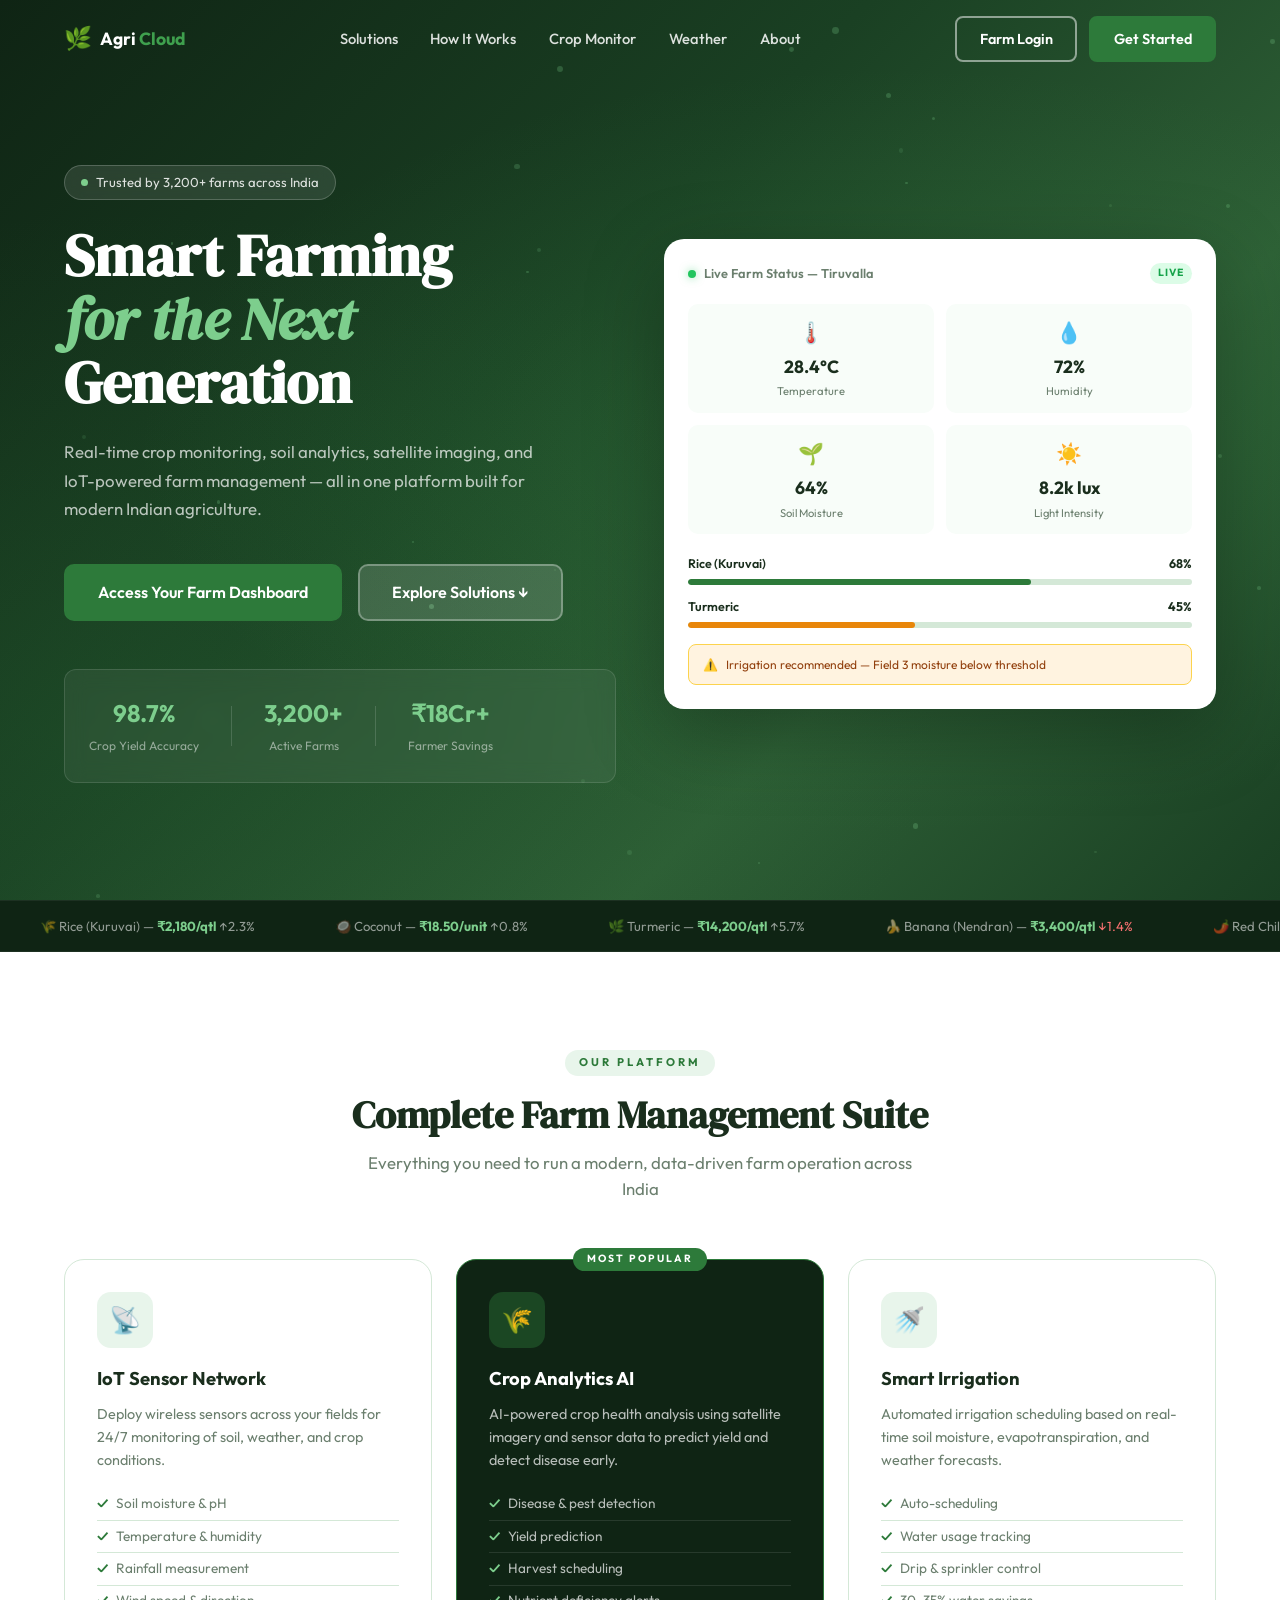
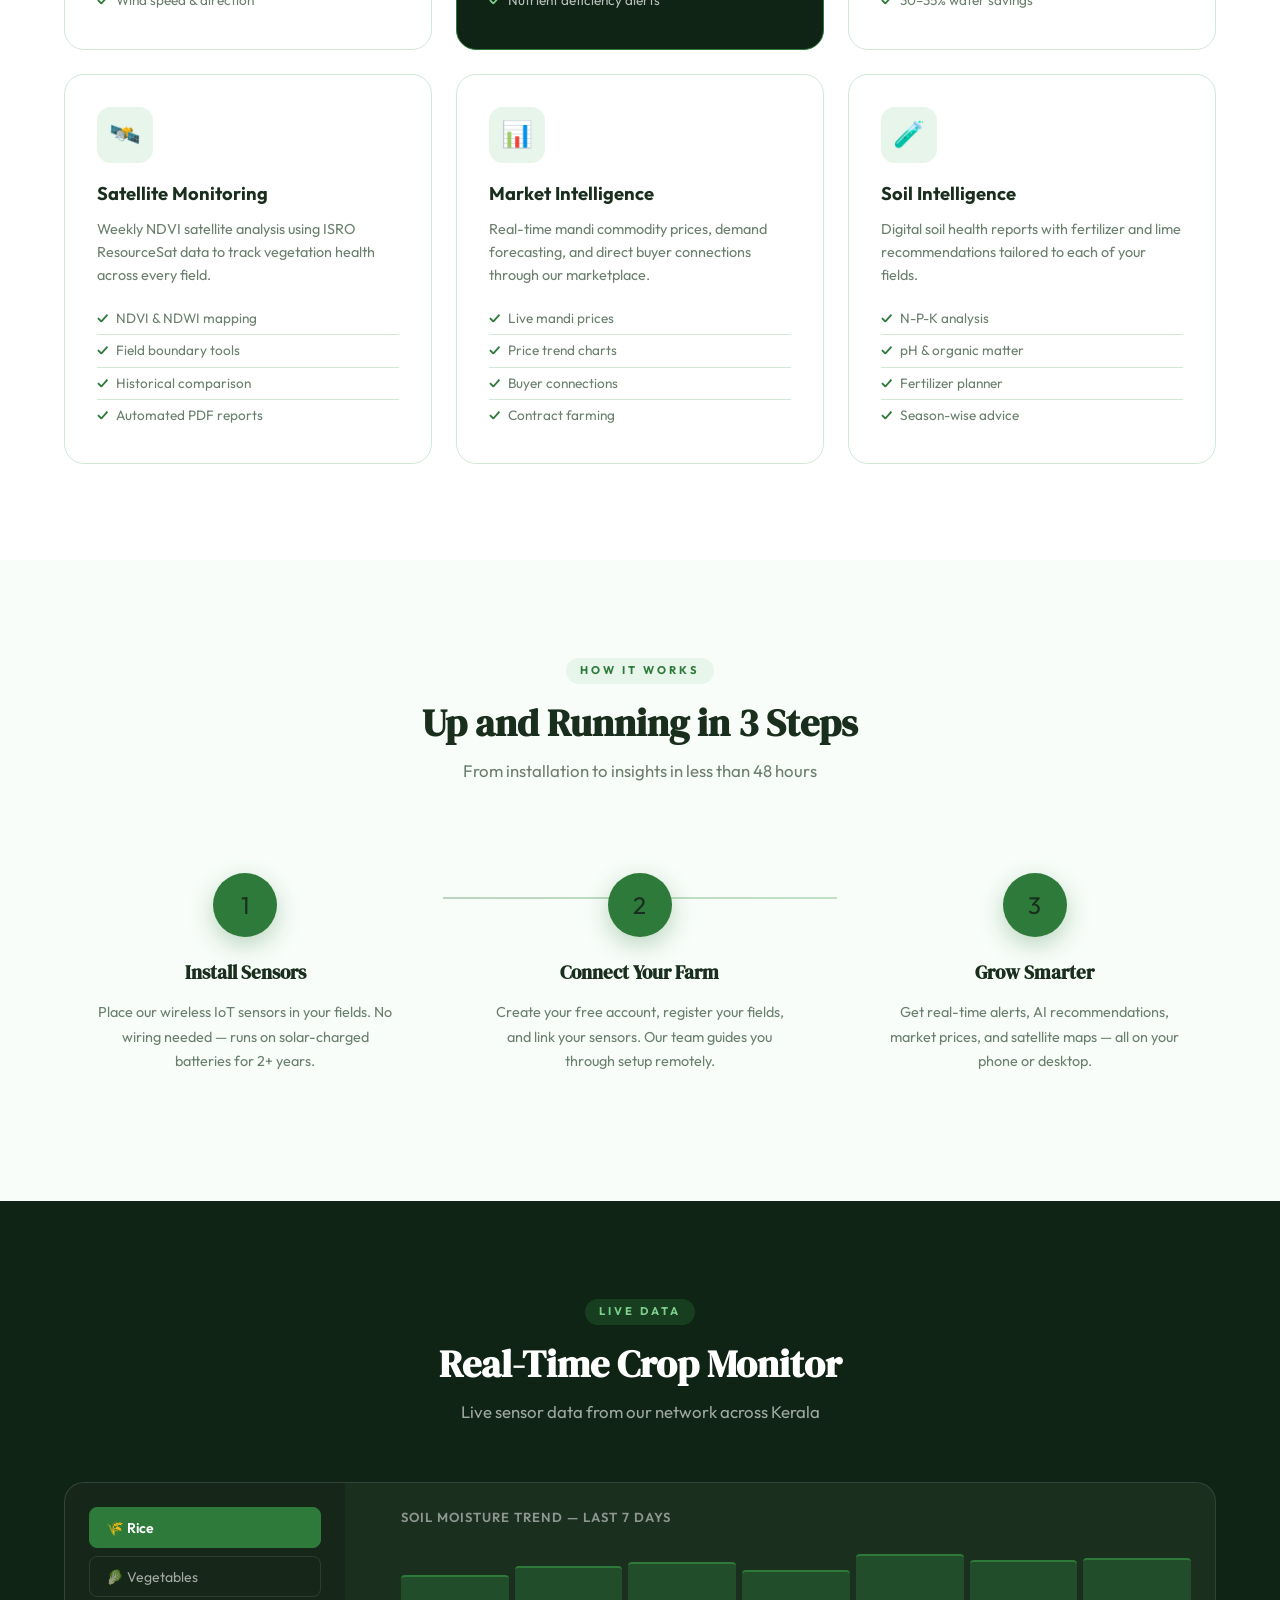
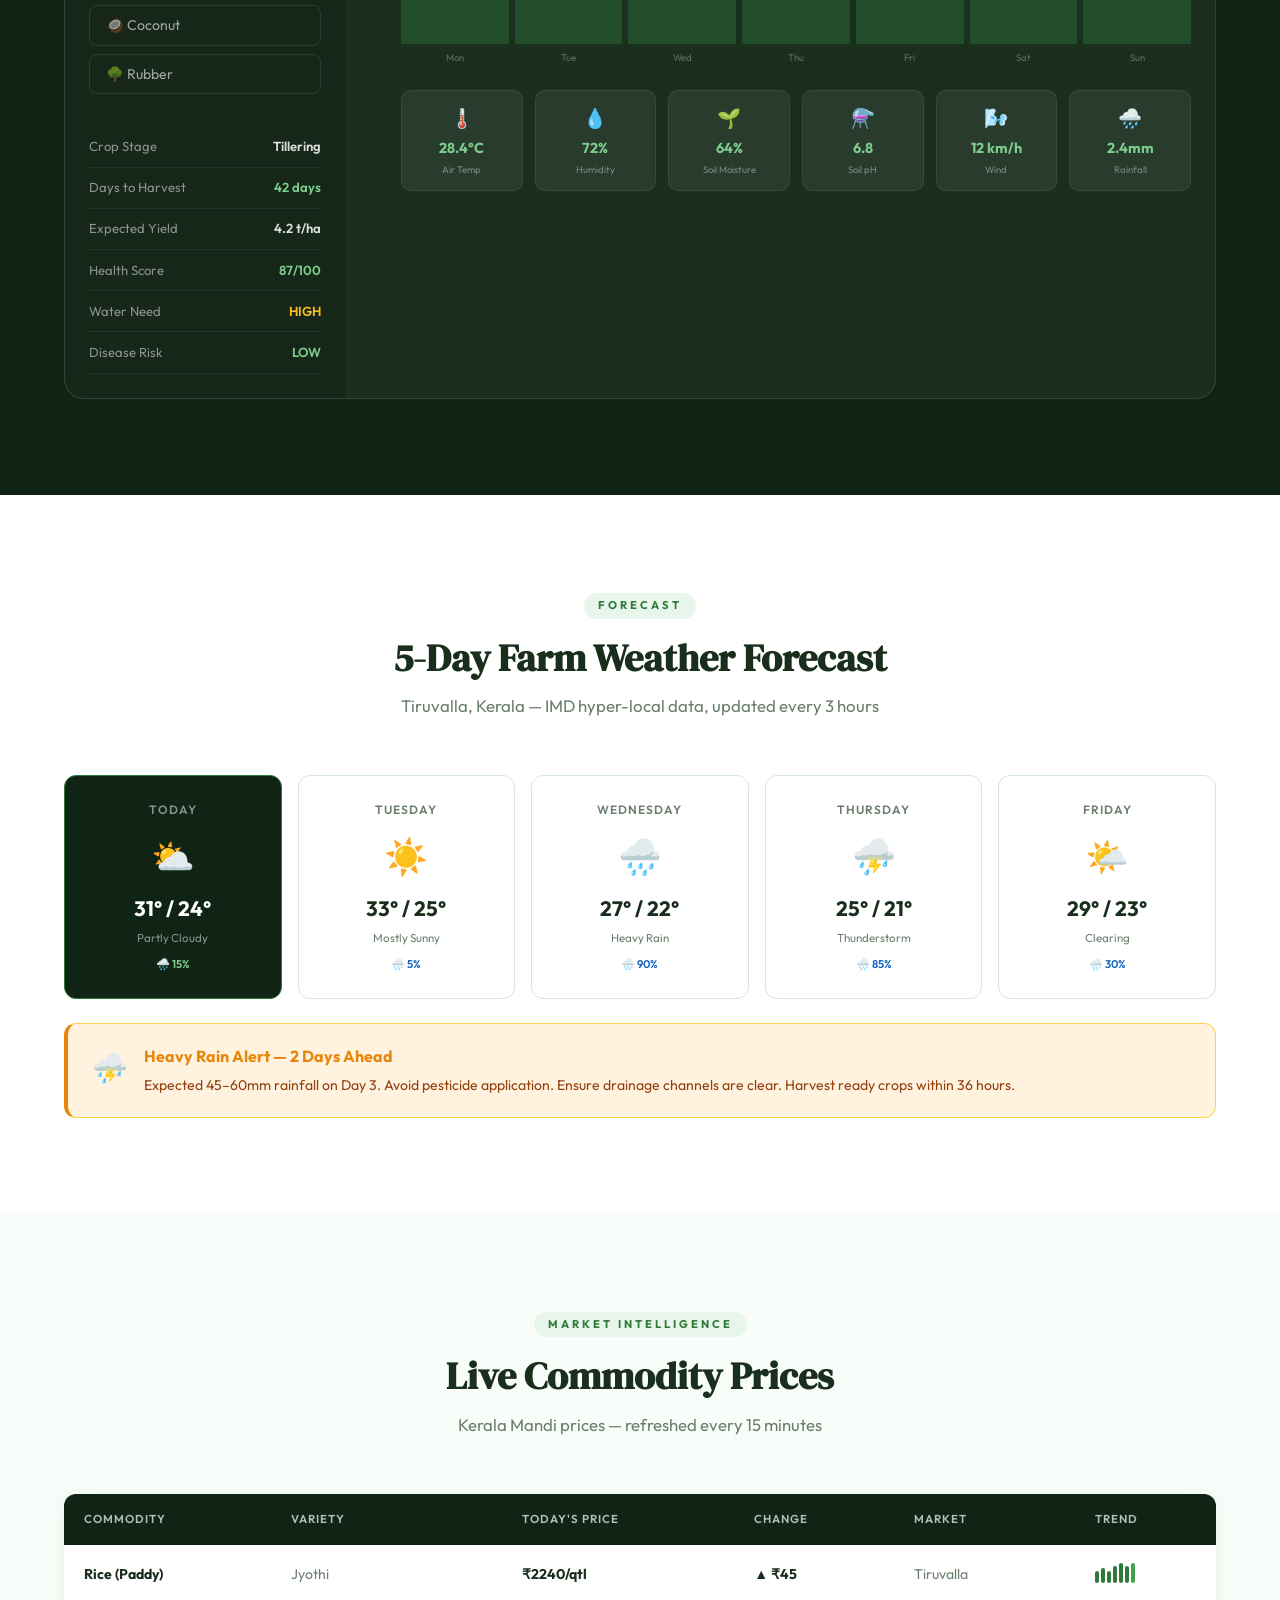
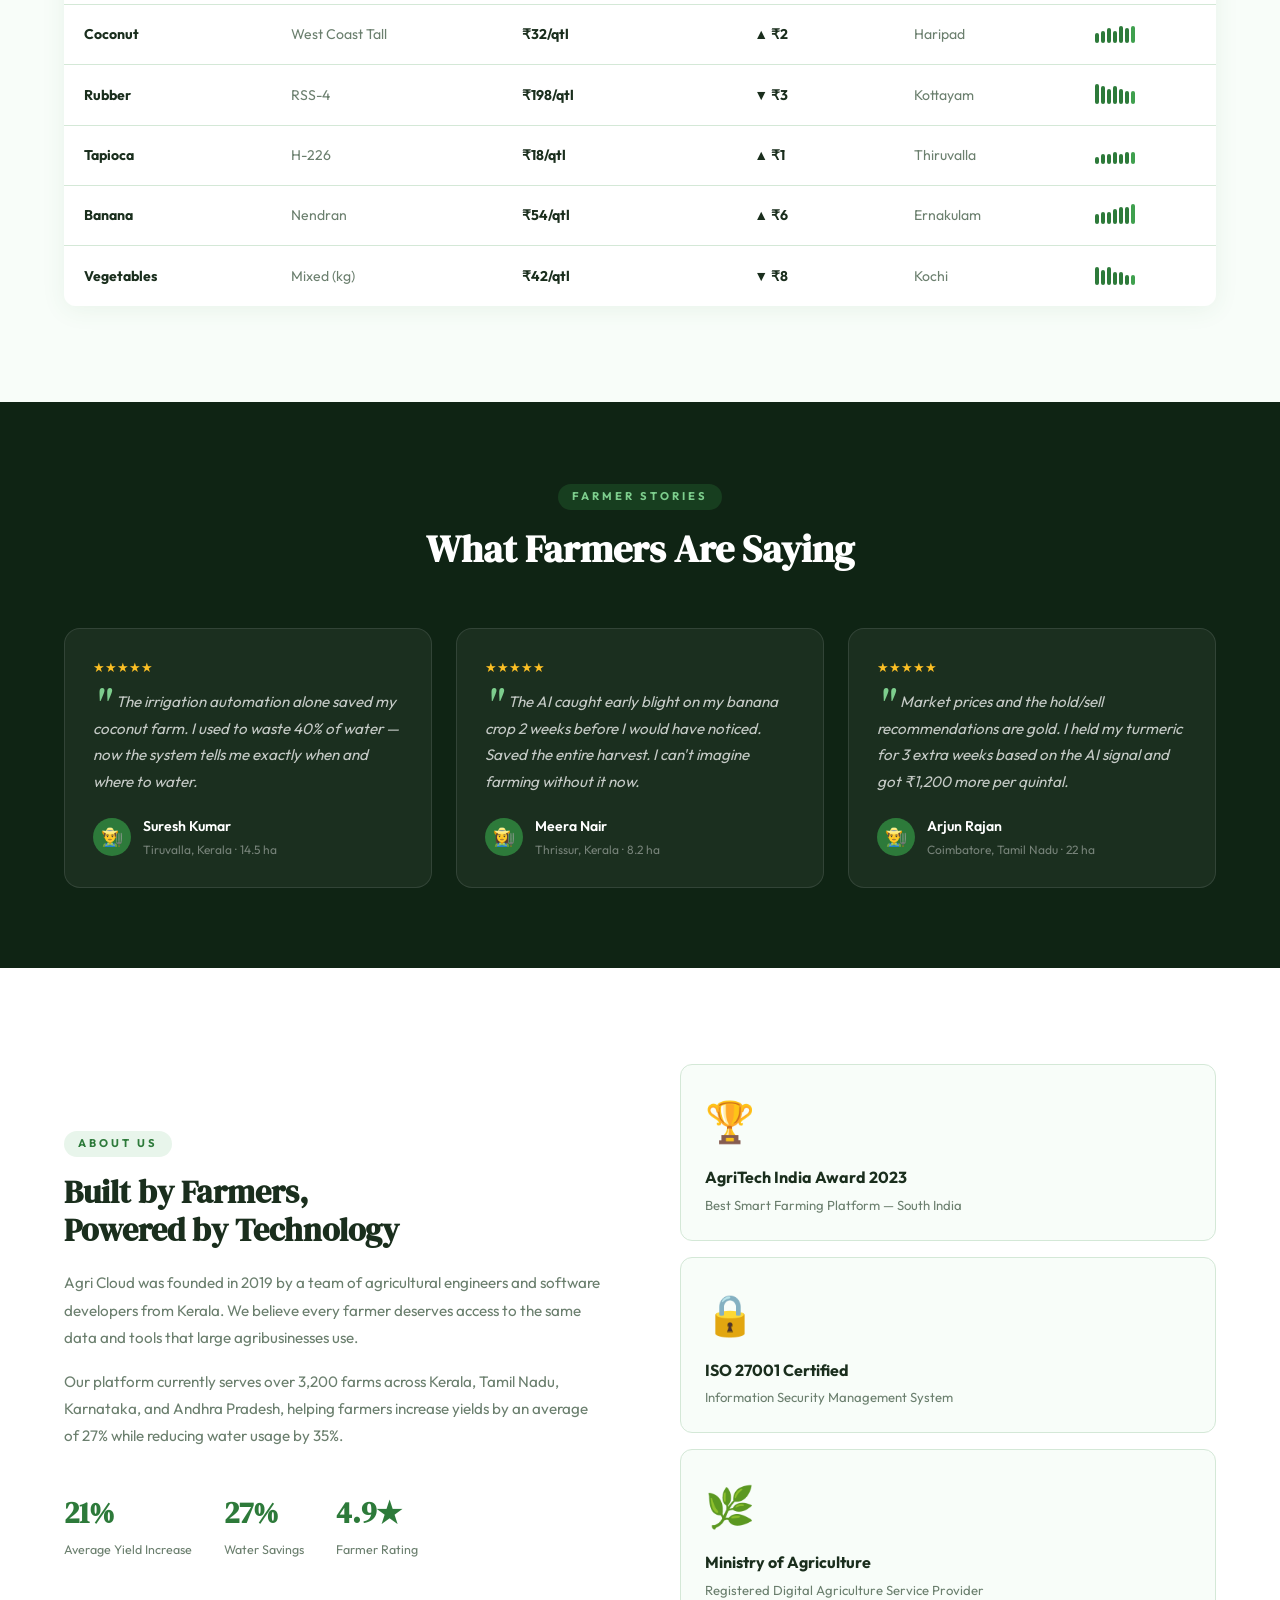
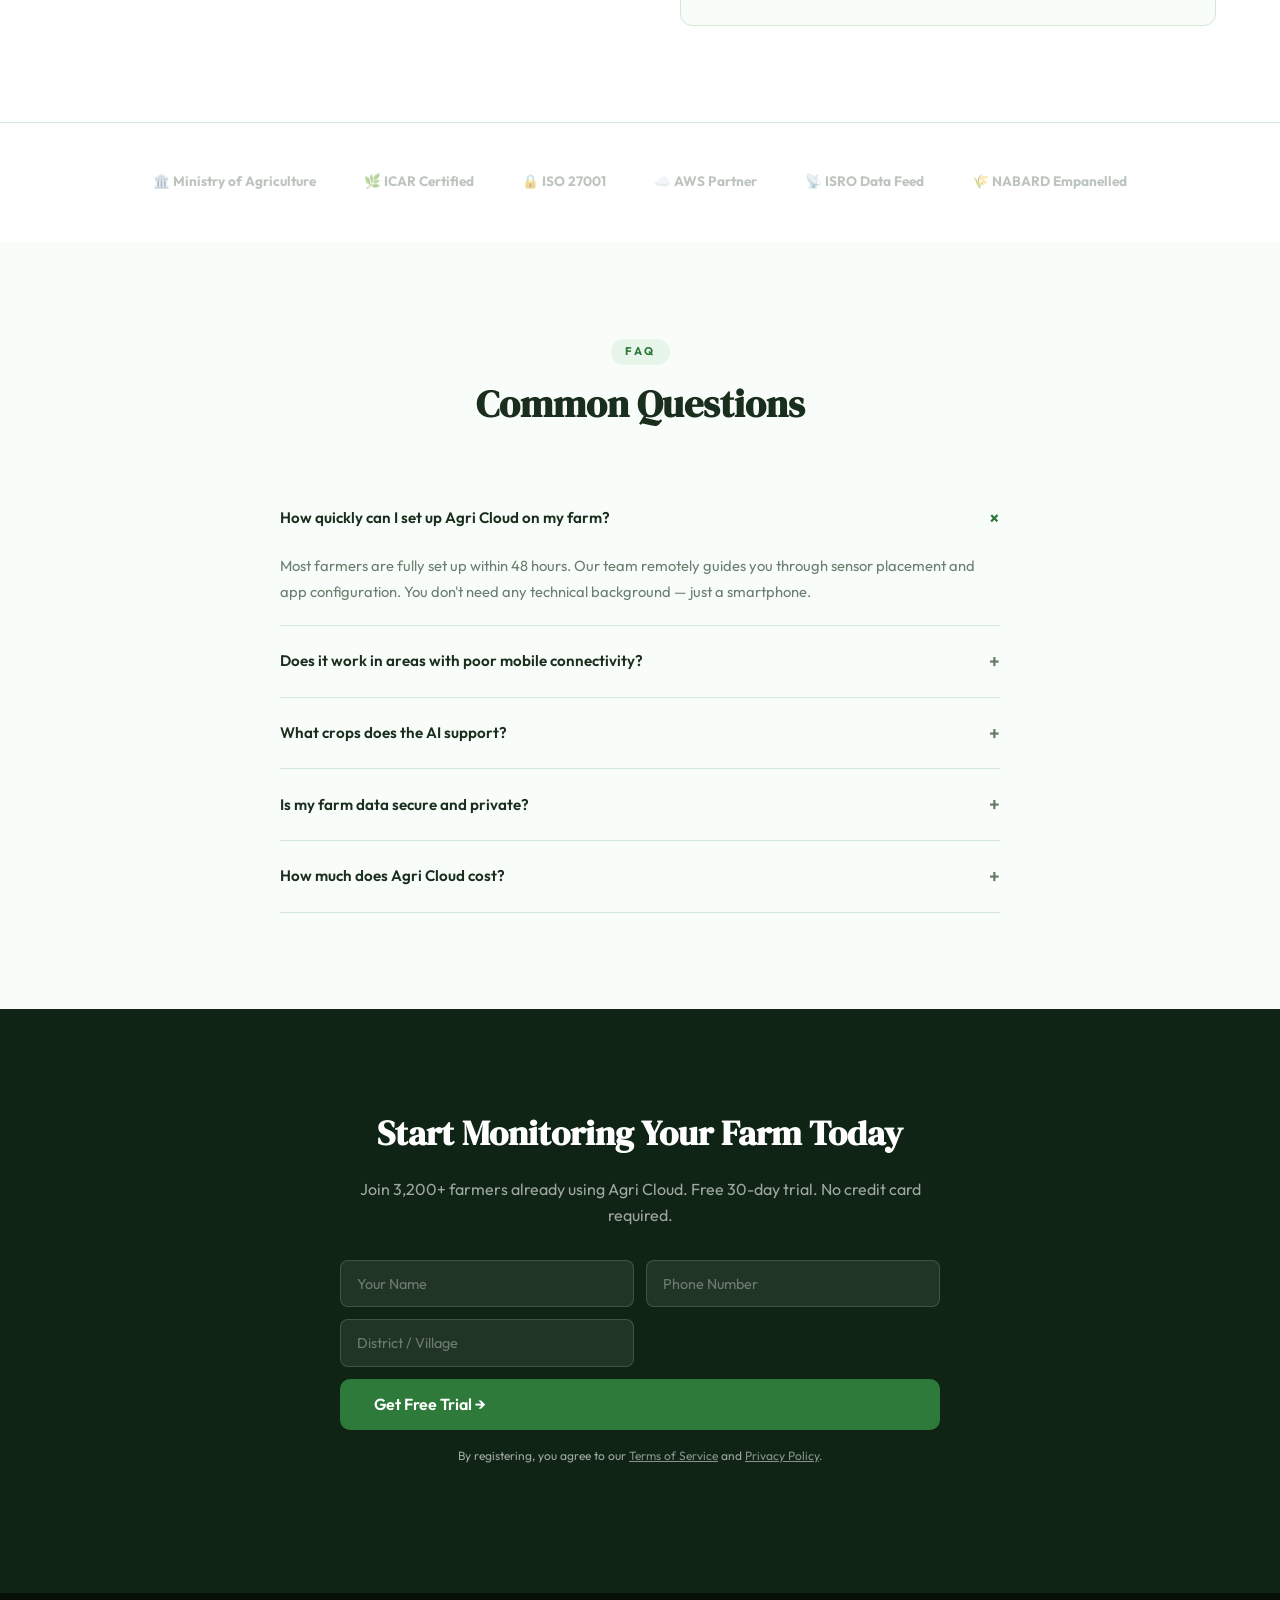
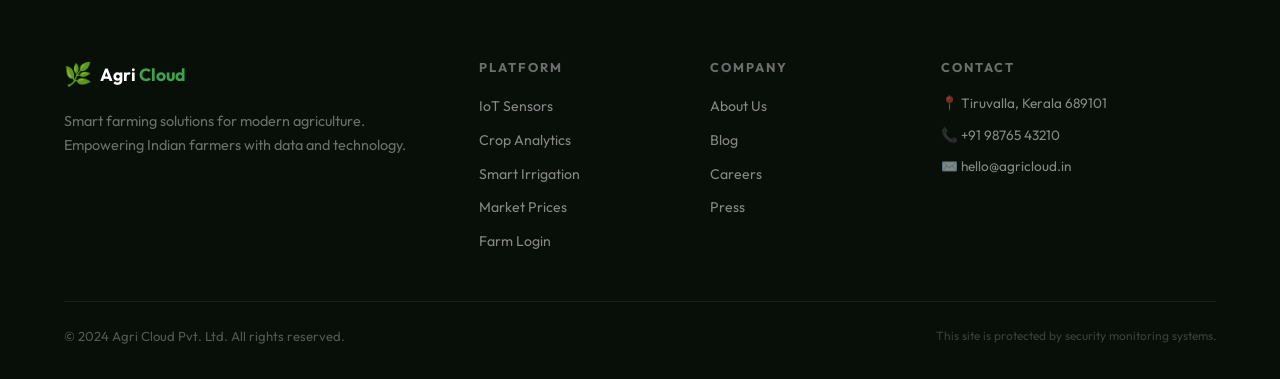
==== commit 83d6ba79: "hi" ====
--- a/index.html
+++ b/index.html
@@ -1,9 +1,8 @@
-﻿<!DOCTYPE html>
+<!DOCTYPE html>
 <html lang="en">
 <head>
 <meta charset="UTF-8">
 <meta name="viewport" content="width=device-width, initial-scale=1.0">
-<<<<<<< HEAD
 <title>Agri Cloud — Smart Farming Solutions</title>
 <link rel="preconnect" href="https://fonts.googleapis.com">
 <link href="https://fonts.googleapis.com/css2?family=DM+Serif+Display:ital@0;1&family=Outfit:wght@300;400;500;600;700&display=swap" rel="stylesheet">
@@ -233,420 +232,10 @@
 }
 #back-top.show { opacity:1; transform:translateY(0); }
 #back-top:hover { background:var(--green-light); transform:translateY(-3px); }
-=======
-<title>AgriCloud™ Smart Farm Portal — Login</title>
-<link href="https://fonts.googleapis.com/css2?family=Share+Tech+Mono&family=Orbitron:wght@400;700;900&family=Rajdhani:wght@300;400;600;700&display=swap" rel="stylesheet">
-<style>
-  :root {
-    --green: #00ff6a;
-    --green-dim: #00cc55;
-    --green-dark: #003318;
-    --green-glow: rgba(0,255,106,0.15);
-    --bg: #020f06;
-    --panel: rgba(0,25,12,0.9);
-    --text: #a0ffb8;
-    --text-dim: #4a8f5a;
-    --red: #ff3355;
-    --amber: #ffaa00;
-  }
-
-  * { margin: 0; padding: 0; box-sizing: border-box; }
-
-  body {
-    background: var(--bg);
-    font-family: 'Rajdhani', sans-serif;
-    color: var(--text);
-    min-height: 100vh;
-    overflow-x: hidden;
-    position: relative;
-  }
-
-  /* Animated grid background */
-  body::before {
-    content: '';
-    position: fixed; inset: 0;
-    background-image:
-      linear-gradient(rgba(0,255,106,0.03) 1px, transparent 1px),
-      linear-gradient(90deg, rgba(0,255,106,0.03) 1px, transparent 1px);
-    background-size: 40px 40px;
-    animation: gridMove 20s linear infinite;
-    pointer-events: none;
-  }
-
-  @keyframes gridMove { from { background-position: 0 0; } to { background-position: 40px 40px; } }
-
-  /* Scanlines */
-  body::after {
-    content: '';
-    position: fixed; inset: 0;
-    background: repeating-linear-gradient(0deg, transparent, transparent 2px, rgba(0,0,0,0.05) 2px, rgba(0,0,0,0.05) 4px);
-    pointer-events: none;
-    z-index: 999;
-  }
-
-  .container {
-    min-height: 100vh;
-    display: flex;
-    flex-direction: column;
-    align-items: center;
-    justify-content: center;
-    padding: 2rem;
-    position: relative;
-    z-index: 1;
-  }
-
-  /* Top status bar */
-  .status-bar {
-    position: fixed; top: 0; left: 0; right: 0;
-    background: rgba(0,15,6,0.95);
-    border-bottom: 1px solid rgba(0,255,106,0.2);
-    padding: 0.5rem 2rem;
-    display: flex;
-    justify-content: space-between;
-    align-items: center;
-    font-family: 'Share Tech Mono', monospace;
-    font-size: 0.7rem;
-    color: var(--text-dim);
-    z-index: 100;
-  }
-
-  .status-dot { width: 6px; height: 6px; border-radius: 50%; background: var(--green); display: inline-block; margin-right: 6px; animation: pulse 1.5s ease-in-out infinite; }
-  @keyframes pulse { 0%,100% { opacity:1; } 50% { opacity:0.3; } }
-
-  .status-live { color: var(--green); }
-  #clock { color: var(--text-dim); }
-
-  /* Logo / Header */
-  .logo-section {
-    text-align: center;
-    margin-bottom: 3rem;
-    animation: fadeInDown 0.8s ease;
-  }
-
-  @keyframes fadeInDown { from { opacity:0; transform:translateY(-30px); } to { opacity:1; transform:translateY(0); } }
-
-  .logo-icon {
-    font-size: 3.5rem;
-    margin-bottom: 0.5rem;
-    filter: drop-shadow(0 0 20px var(--green));
-    animation: float 3s ease-in-out infinite;
-  }
-
-  @keyframes float { 0%,100% { transform:translateY(0); } 50% { transform:translateY(-8px); } }
-
-  .logo-title {
-    font-family: 'Orbitron', monospace;
-    font-size: 2rem;
-    font-weight: 900;
-    color: var(--green);
-    text-shadow: 0 0 30px rgba(0,255,106,0.6), 0 0 60px rgba(0,255,106,0.2);
-    letter-spacing: 4px;
-  }
-
-  .logo-sub {
-    font-family: 'Share Tech Mono', monospace;
-    font-size: 0.75rem;
-    color: var(--text-dim);
-    letter-spacing: 6px;
-    margin-top: 0.3rem;
-  }
-
-  .version-badge {
-    display: inline-block;
-    background: rgba(0,255,106,0.1);
-    border: 1px solid rgba(0,255,106,0.3);
-    color: var(--green);
-    font-family: 'Share Tech Mono', monospace;
-    font-size: 0.65rem;
-    padding: 2px 10px;
-    border-radius: 2px;
-    margin-top: 0.5rem;
-    letter-spacing: 2px;
-  }
-
-  /* Main login card */
-  .login-card {
-    background: var(--panel);
-    border: 1px solid rgba(0,255,106,0.25);
-    border-top: 2px solid var(--green);
-    width: 100%;
-    max-width: 460px;
-    padding: 2.5rem;
-    position: relative;
-    box-shadow: 0 0 60px rgba(0,255,106,0.08), inset 0 0 40px rgba(0,255,106,0.02);
-    animation: fadeInUp 0.8s ease 0.2s both;
-  }
-
-  @keyframes fadeInUp { from { opacity:0; transform:translateY(30px); } to { opacity:1; transform:translateY(0); } }
-
-  /* Corner decorations */
-  .login-card::before, .login-card::after {
-    content: '';
-    position: absolute;
-    width: 16px; height: 16px;
-    border-color: var(--green);
-    border-style: solid;
-  }
-  .login-card::before { top: -2px; left: -2px; border-width: 2px 0 0 2px; }
-  .login-card::after { bottom: -2px; right: -2px; border-width: 0 2px 2px 0; }
-
-  .card-header {
-    font-family: 'Share Tech Mono', monospace;
-    font-size: 0.7rem;
-    color: var(--text-dim);
-    letter-spacing: 3px;
-    margin-bottom: 2rem;
-    padding-bottom: 1rem;
-    border-bottom: 1px solid rgba(0,255,106,0.1);
-    display: flex;
-    justify-content: space-between;
-    align-items: center;
-  }
-
-  .card-header span { color: var(--green); }
-
-  .field-label {
-    font-family: 'Share Tech Mono', monospace;
-    font-size: 0.65rem;
-    color: var(--text-dim);
-    letter-spacing: 3px;
-    margin-bottom: 0.4rem;
-    text-transform: uppercase;
-  }
-
-  .field-group { margin-bottom: 1.5rem; }
-
-  .field-input {
-    width: 100%;
-    background: rgba(0,255,106,0.04);
-    border: 1px solid rgba(0,255,106,0.2);
-    border-bottom: 2px solid rgba(0,255,106,0.4);
-    color: var(--text);
-    font-family: 'Share Tech Mono', monospace;
-    font-size: 0.9rem;
-    padding: 0.75rem 1rem;
-    outline: none;
-    transition: all 0.3s;
-    letter-spacing: 2px;
-  }
-
-  .field-input::placeholder { color: var(--text-dim); letter-spacing: 1px; }
-
-  .field-input:focus {
-    border-color: var(--green);
-    background: rgba(0,255,106,0.08);
-    box-shadow: 0 0 20px rgba(0,255,106,0.1);
-  }
-
-  .login-btn {
-    width: 100%;
-    background: transparent;
-    border: 2px solid var(--green);
-    color: var(--green);
-    font-family: 'Orbitron', monospace;
-    font-size: 0.85rem;
-    font-weight: 700;
-    letter-spacing: 4px;
-    padding: 1rem;
-    cursor: pointer;
-    transition: all 0.3s;
-    text-transform: uppercase;
-    margin-top: 0.5rem;
-    position: relative;
-    overflow: hidden;
-  }
-
-  .login-btn::before {
-    content: '';
-    position: absolute;
-    left: -100%; top: 0;
-    width: 100%; height: 100%;
-    background: linear-gradient(90deg, transparent, rgba(0,255,106,0.15), transparent);
-    transition: left 0.4s;
-  }
-
-  .login-btn:hover { background: rgba(0,255,106,0.1); box-shadow: 0 0 30px rgba(0,255,106,0.3); }
-  .login-btn:hover::before { left: 100%; }
-
-  /* System info footer */
-  .sys-info {
-    margin-top: 2rem;
-    padding-top: 1.5rem;
-    border-top: 1px solid rgba(0,255,106,0.1);
-    font-family: 'Share Tech Mono', monospace;
-    font-size: 0.65rem;
-    color: var(--text-dim);
-    display: grid;
-    grid-template-columns: 1fr 1fr;
-    gap: 0.5rem;
-  }
-
-  .sys-row { display: flex; justify-content: space-between; }
-  .sys-val { color: var(--text); }
-
-  /* Warning box */
-  .warn-box {
-    margin-top: 1.5rem;
-    background: rgba(255,170,0,0.05);
-    border: 1px solid rgba(255,170,0,0.3);
-    border-left: 3px solid var(--amber);
-    padding: 0.75rem 1rem;
-    font-family: 'Share Tech Mono', monospace;
-    font-size: 0.65rem;
-    color: var(--amber);
-    letter-spacing: 1px;
-    line-height: 1.6;
-  }
-
-  /* Access denied overlay */
-  .denied-overlay {
-    display: none;
-    position: fixed; inset: 0;
-    background: rgba(2,5,3,0.97);
-    z-index: 1000;
-    align-items: center;
-    justify-content: center;
-    flex-direction: column;
-    animation: flashIn 0.2s ease;
-  }
-
-  @keyframes flashIn { from { opacity:0; } to { opacity:1; } }
-
-  .denied-overlay.show { display: flex; }
-
-  .denied-icon { font-size: 4rem; margin-bottom: 1.5rem; animation: shake 0.5s ease; }
-  @keyframes shake {
-    0%,100% { transform:translateX(0); }
-    20% { transform:translateX(-10px); }
-    40% { transform:translateX(10px); }
-    60% { transform:translateX(-8px); }
-    80% { transform:translateX(8px); }
-  }
-
-  .denied-title {
-    font-family: 'Orbitron', monospace;
-    font-size: 2.5rem;
-    font-weight: 900;
-    color: var(--red);
-    text-shadow: 0 0 40px rgba(255,51,85,0.8);
-    letter-spacing: 6px;
-    margin-bottom: 0.5rem;
-  }
-
-  .denied-sub {
-    font-family: 'Share Tech Mono', monospace;
-    color: var(--text-dim);
-    font-size: 0.8rem;
-    letter-spacing: 3px;
-    margin-bottom: 2rem;
-  }
-
-  .denied-log {
-    background: rgba(255,51,85,0.05);
-    border: 1px solid rgba(255,51,85,0.3);
-    padding: 1.5rem 2.5rem;
-    max-width: 500px;
-    width: 90%;
-    font-family: 'Share Tech Mono', monospace;
-    font-size: 0.72rem;
-    color: #ff8899;
-    line-height: 2;
-    text-align: left;
-  }
-
-  .denied-log .label { color: var(--text-dim); }
-  .denied-log .val { color: var(--red); }
-
-  .redirect-bar {
-    margin-top: 2rem;
-    font-family: 'Share Tech Mono', monospace;
-    font-size: 0.7rem;
-    color: var(--text-dim);
-  }
-
-  .progress-bar {
-    width: 300px; height: 2px;
-    background: rgba(255,255,255,0.1);
-    margin-top: 0.5rem;
-    overflow: hidden;
-  }
-
-  .progress-fill {
-    height: 100%;
-    background: var(--red);
-    width: 0%;
-    animation: fillBar 5s linear forwards;
-  }
-
-  @keyframes fillBar { from { width: 0%; } to { width: 100%; } }
-
-  /* Live visit ticker on side */
-  .visit-ticker {
-    position: fixed;
-    right: 1.5rem; top: 50%;
-    transform: translateY(-50%);
-    font-family: 'Share Tech Mono', monospace;
-    font-size: 0.6rem;
-    color: var(--text-dim);
-    width: 200px;
-    display: none;
-  }
-
-  @media (min-width: 1100px) { .visit-ticker { display: block; } }
-
-  .ticker-title { color: var(--green); letter-spacing: 2px; margin-bottom: 0.75rem; font-size: 0.65rem; }
-
-  .ticker-item {
-    padding: 6px 8px;
-    border-left: 2px solid rgba(0,255,106,0.3);
-    margin-bottom: 6px;
-    background: rgba(0,255,106,0.03);
-    animation: slideIn 0.3s ease;
-    line-height: 1.6;
-  }
-
-  @keyframes slideIn { from { opacity:0; transform:translateX(20px); } to { opacity:1; transform:translateX(0); } }
-
-  .ticker-ip { color: var(--green); }
-  .ticker-time { color: #334; font-size: 0.55rem; }
-
-  /* Stats row */
-  .stats-row {
-    display: flex;
-    gap: 1rem;
-    margin-top: 2rem;
-    animation: fadeInUp 0.8s ease 0.4s both;
-  }
-
-  .stat-box {
-    background: var(--panel);
-    border: 1px solid rgba(0,255,106,0.15);
-    padding: 0.75rem 1.25rem;
-    text-align: center;
-    flex: 1;
-  }
-
-  .stat-num {
-    font-family: 'Orbitron', monospace;
-    font-size: 1.5rem;
-    font-weight: 700;
-    color: var(--green);
-    text-shadow: 0 0 20px rgba(0,255,106,0.4);
-  }
-
-  .stat-label {
-    font-family: 'Share Tech Mono', monospace;
-    font-size: 0.55rem;
-    color: var(--text-dim);
-    letter-spacing: 2px;
-    margin-top: 2px;
-  }
->>>>>>> 42ff6a9bde6e219c05460e5d597d00495087ea70
 </style>
 </head>
 <body>
 
-<<<<<<< HEAD
 <!-- Scroll Progress -->
 <div id="scroll-progress"></div>
 
@@ -1176,180 +765,4 @@
 }
 </script>
 </body>
-</html>
-=======
-<!-- Status Bar -->
-<div class="status-bar">
-  <div><span class="status-dot"></span><span class="status-live">SYSTEM ONLINE</span> — AGRICLOUD SECURE PORTAL v2.1</div>
-  <div id="clock">--:--:--</div>
-  <div>NODE: AGRI-CLUSTER-07 | TLS 1.3 ACTIVE</div>
-</div>
-
-<div class="container" style="padding-top:5rem;">
-
-  <!-- Logo -->
-  <div class="logo-section">
-    <div class="logo-icon">🌾</div>
-    <div class="logo-title">AGRICLOUD™</div>
-    <div class="logo-sub">SMART FARM MANAGEMENT SYSTEM</div>
-    <div class="version-badge">v2.1.4 — PRODUCTION</div>
-  </div>
-
-  <!-- Login Card -->
-  <div class="login-card">
-    <div class="card-header">
-      <span>SECURE ACCESS TERMINAL</span>
-      <span style="color:var(--green);">⬤ ONLINE</span>
-    </div>
-
-    <div class="field-group">
-      <div class="field-label">Operator ID</div>
-      <input class="field-input" type="text" id="username" placeholder="e.g. FARM_ADMIN_01" autocomplete="off">
-    </div>
-
-    <div class="field-group">
-      <div class="field-label">Access Key</div>
-      <input class="field-input" type="password" id="password" placeholder="••••••••••••">
-    </div>
-
-    <button class="login-btn" onclick="attemptLogin()">▶ AUTHENTICATE ACCESS</button>
-
-    <div class="sys-info">
-      <div class="sys-row"><span>PORTAL</span><span class="sys-val">CROP MONITOR</span></div>
-      <div class="sys-row"><span>REGION</span><span class="sys-val" id="region">IN-KA-07</span></div>
-      <div class="sys-row"><span>SENSORS</span><span class="sys-val">247 ACTIVE</span></div>
-      <div class="sys-row"><span>UPTIME</span><span class="sys-val" id="uptime">99.97%</span></div>
-      <div class="sys-row"><span>PORT</span><span class="sys-val">8888</span></div>
-      <div class="sys-row"><span>PROTOCOL</span><span class="sys-val">TCP/IPv4</span></div>
-    </div>
-
-    <div class="warn-box">
-      ⚠ AUTHORISED ACCESS ONLY — This system monitors critical agriculture infrastructure including irrigation control, soil sensors, and crop analytics. Unauthorised access attempts are logged and reported.
-    </div>
-  </div>
-
-  <!-- Stats row -->
-  <div class="stats-row" style="max-width:460px; width:100%;">
-    <div class="stat-box">
-      <div class="stat-num" id="stat-visits">0</div>
-      <div class="stat-label">VISITS LOGGED</div>
-    </div>
-    <div class="stat-box">
-      <div class="stat-num" id="stat-attempts">0</div>
-      <div class="stat-label">LOGIN ATTEMPTS</div>
-    </div>
-    <div class="stat-box">
-      <div class="stat-num" id="stat-denied">0</div>
-      <div class="stat-label">DENIED</div>
-    </div>
-  </div>
-
-</div>
-
-<!-- Live visit ticker (right side) -->
-<div class="visit-ticker">
-  <div class="ticker-title">▶ LIVE LOG FEED</div>
-  <div id="ticker-feed"></div>
-</div>
-
-<!-- Access Denied Overlay -->
-<div class="denied-overlay" id="denied-overlay">
-  <div class="denied-icon">🚫</div>
-  <div class="denied-title">ACCESS DENIED</div>
-  <div class="denied-sub">UNAUTHORISED ATTEMPT LOGGED</div>
-  <div class="denied-log" id="denied-log-box">
-    <div><span class="label">TIMESTAMP  : </span><span class="val" id="d-time">—</span></div>
-    <div><span class="label">USER INPUT : </span><span class="val" id="d-user">—</span></div>
-    <div><span class="label">STATUS     : </span><span class="val">CREDENTIAL MISMATCH</span></div>
-    <div><span class="label">ACTION     : </span><span class="val">INCIDENT RECORDED ✓</span></div>
-    <div><span class="label">ALERT SENT : </span><span class="val">SECURITY TEAM NOTIFIED ✓</span></div>
-  </div>
-  <div class="redirect-bar">
-    CONNECTION WILL BE TERMINATED IN 5 SECONDS
-    <div class="progress-bar"><div class="progress-fill" id="prog-fill"></div></div>
-  </div>
-</div>
-
-<script>
-  // ── COUNTERS ────────────────────────────────────
-  let visits = 0, attempts = 0, denied = 0;
-  const logs = [];
-
-  // ── CLOCK ───────────────────────────────────────
-  function updateClock() {
-    document.getElementById('clock').textContent = new Date().toLocaleTimeString('en-GB', { hour12: false });
-  }
-  setInterval(updateClock, 1000); updateClock();
-
-  // ── LOG CONNECTION ───────────────────────────────
-  function logVisit(event, user = '') {
-    const now = new Date();
-    const ts = now.toLocaleString('en-GB', { hour12: false });
-    const entry = { ts, event, user: user || '—' };
-    logs.unshift(entry);
-
-    if (event === 'PAGE_VISIT') { visits++; document.getElementById('stat-visits').textContent = visits; }
-    if (event === 'LOGIN_ATTEMPT') { attempts++; document.getElementById('stat-attempts').textContent = attempts; }
-    if (event === 'ACCESS_DENIED') { denied++; document.getElementById('stat-denied').textContent = denied; }
-
-    addToTicker(ts, event);
-    saveLog(entry);
-  }
-
-  function addToTicker(ts, event) {
-    const feed = document.getElementById('ticker-feed');
-    const item = document.createElement('div');
-    item.className = 'ticker-item';
-    const short = ts.split(',')[1]?.trim() || ts;
-    item.innerHTML = `<div class="ticker-ip">${event}</div><div class="ticker-time">${short}</div>`;
-    feed.insertBefore(item, feed.firstChild);
-    while (feed.children.length > 8) feed.removeChild(feed.lastChild);
-  }
-
-  function saveLog(entry) {
-    const all = JSON.parse(localStorage.getItem('honeypot_logs') || '[]');
-    all.unshift(entry);
-    if (all.length > 200) all.pop();
-    localStorage.setItem('honeypot_logs', JSON.stringify(all));
-  }
-
-  // ── LOGIN ATTEMPT ────────────────────────────────
-  function attemptLogin() {
-    const user = document.getElementById('username').value || 'ANONYMOUS';
-    const pass = document.getElementById('password').value;
-
-    logVisit('LOGIN_ATTEMPT', user);
-    logVisit('ACCESS_DENIED', user);
-
-    // Show denied overlay
-    document.getElementById('d-time').textContent = new Date().toLocaleString('en-GB');
-    document.getElementById('d-user').textContent = user.toUpperCase();
-
-    const overlay = document.getElementById('denied-overlay');
-    overlay.classList.add('show');
-
-    // Reset and restart progress bar
-    const fill = document.getElementById('prog-fill');
-    fill.style.animation = 'none';
-    fill.offsetHeight; // reflow
-    fill.style.animation = 'fillBar 5s linear forwards';
-
-    // Auto-close after 5s
-    setTimeout(() => {
-      overlay.classList.remove('show');
-      document.getElementById('username').value = '';
-      document.getElementById('password').value = '';
-    }, 5000);
-  }
-
-  // Allow Enter key
-  document.addEventListener('keydown', e => { if (e.key === 'Enter') attemptLogin(); });
-
-  // ── RECORD PAGE VISIT ON LOAD ────────────────────
-  window.addEventListener('load', () => {
-    logVisit('PAGE_VISIT');
-  });
-</script>
-</body>
-</html>
->>>>>>> 42ff6a9bde6e219c05460e5d597d00495087ea70
+</html>
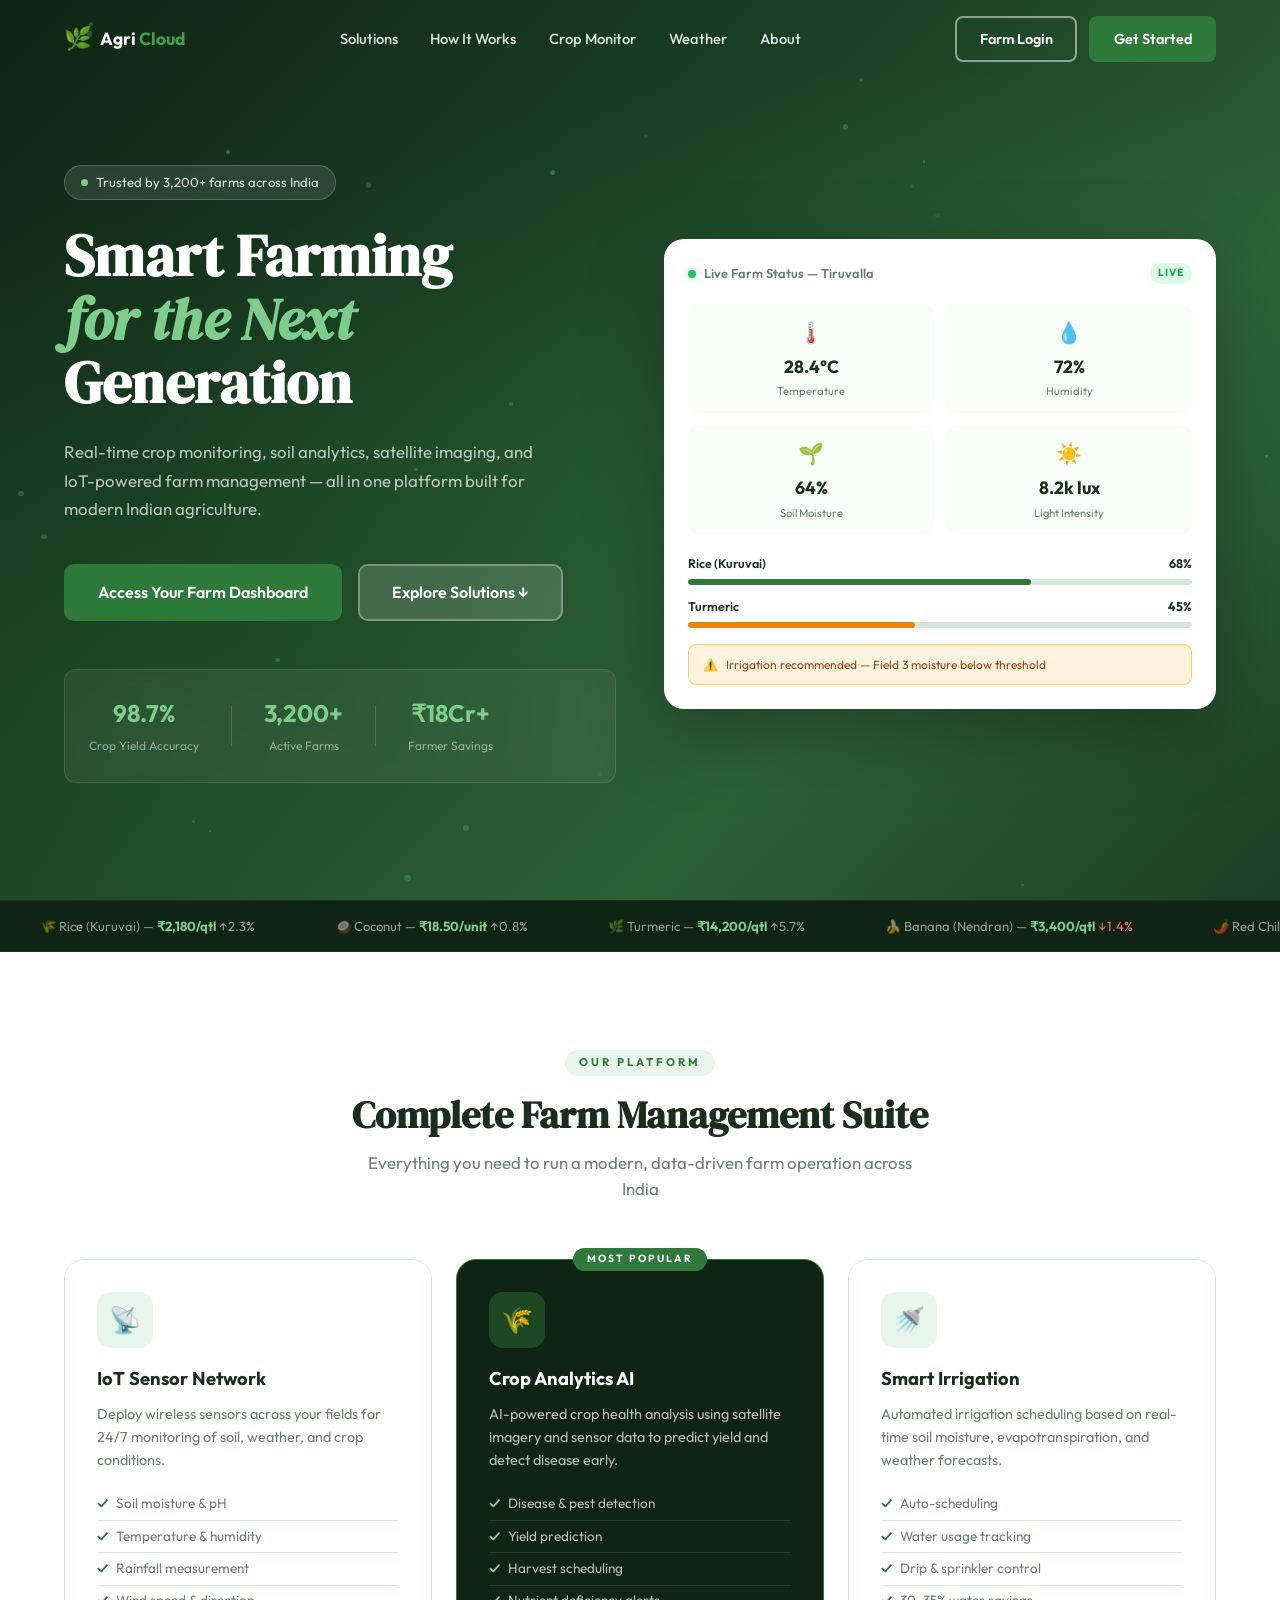
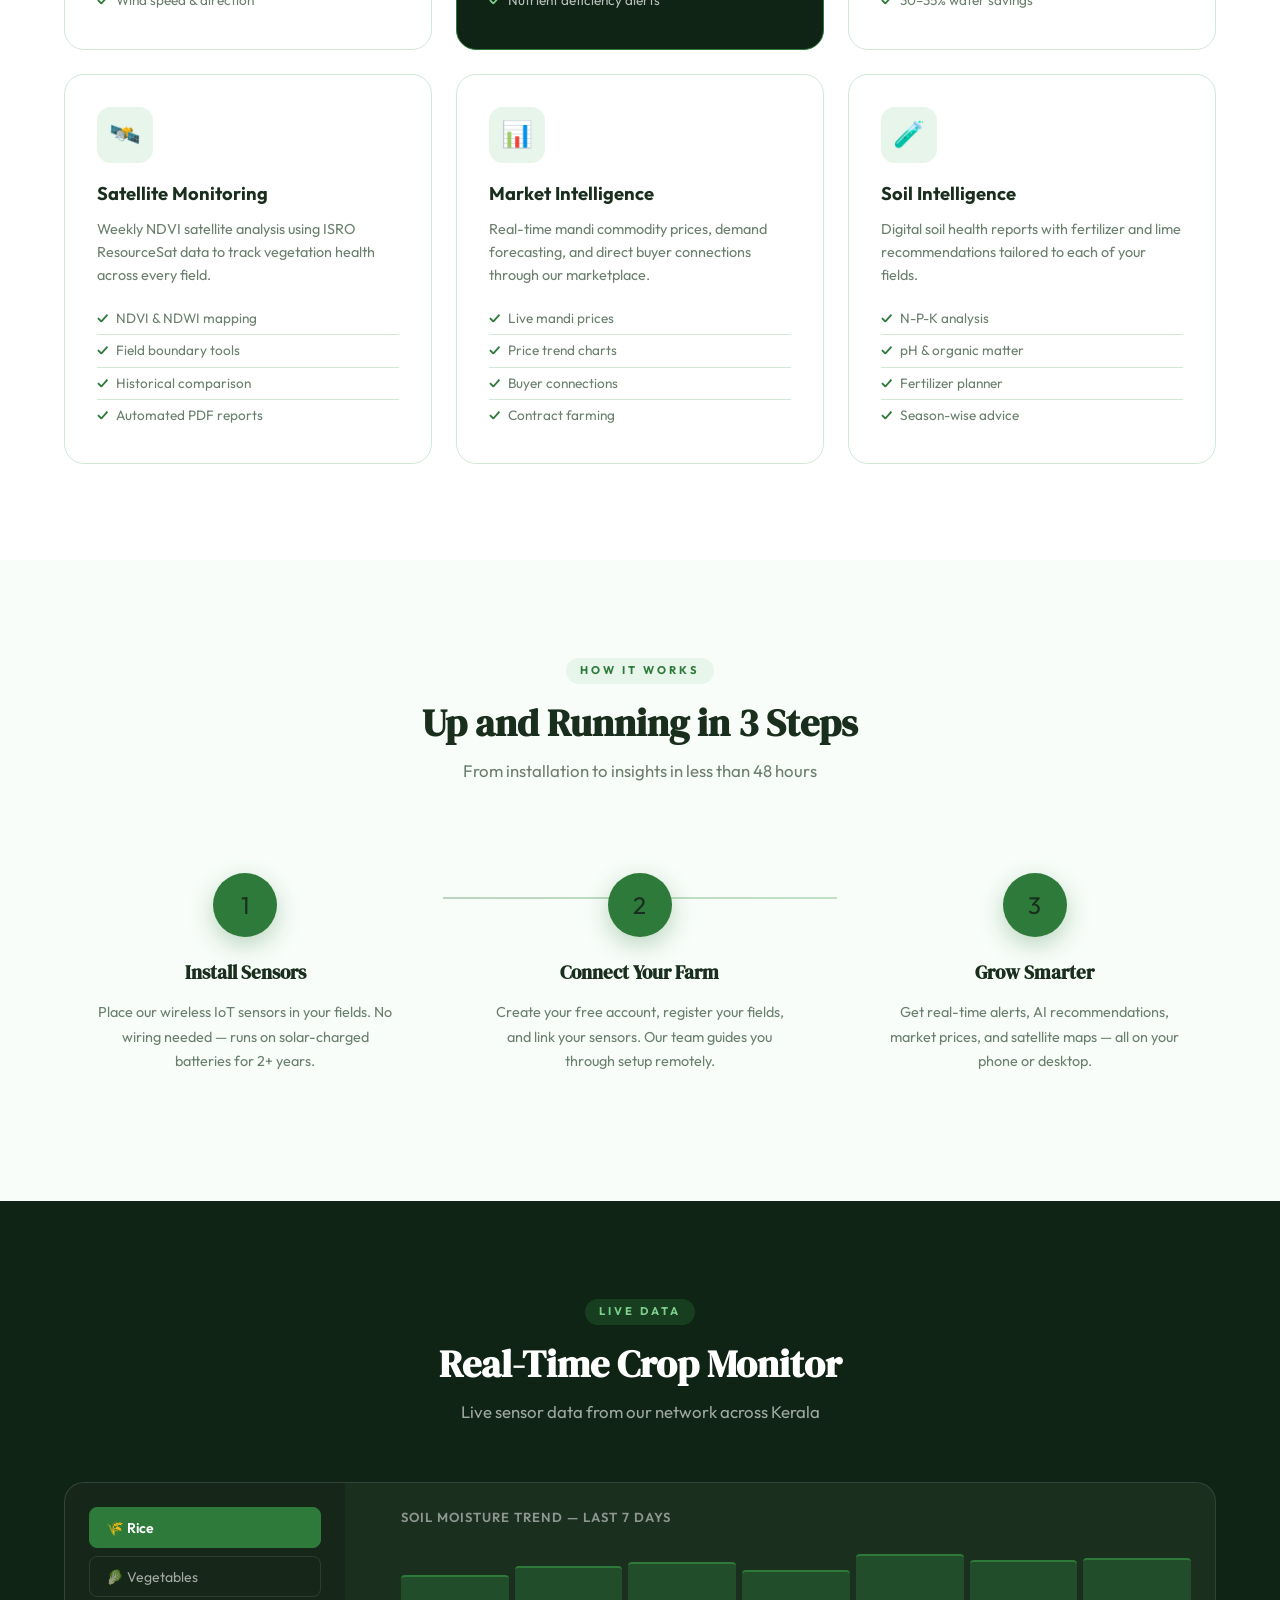
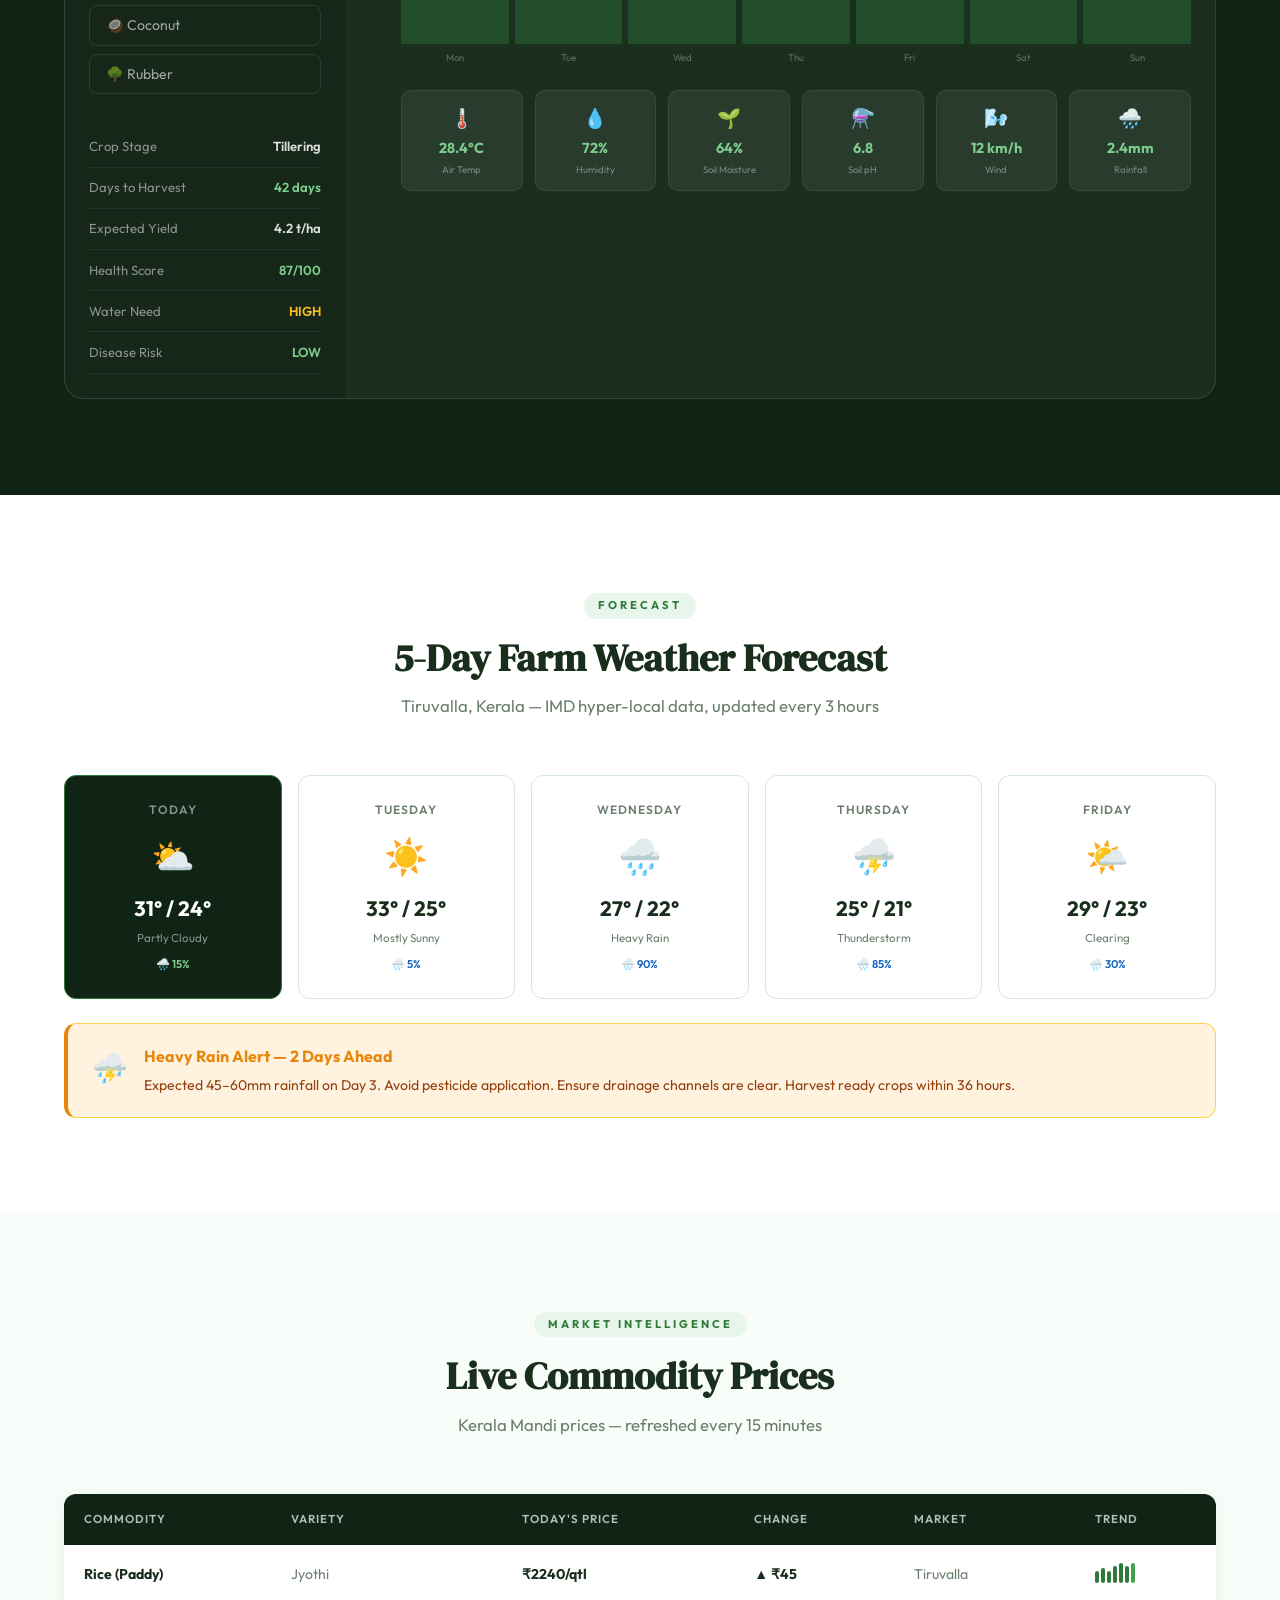
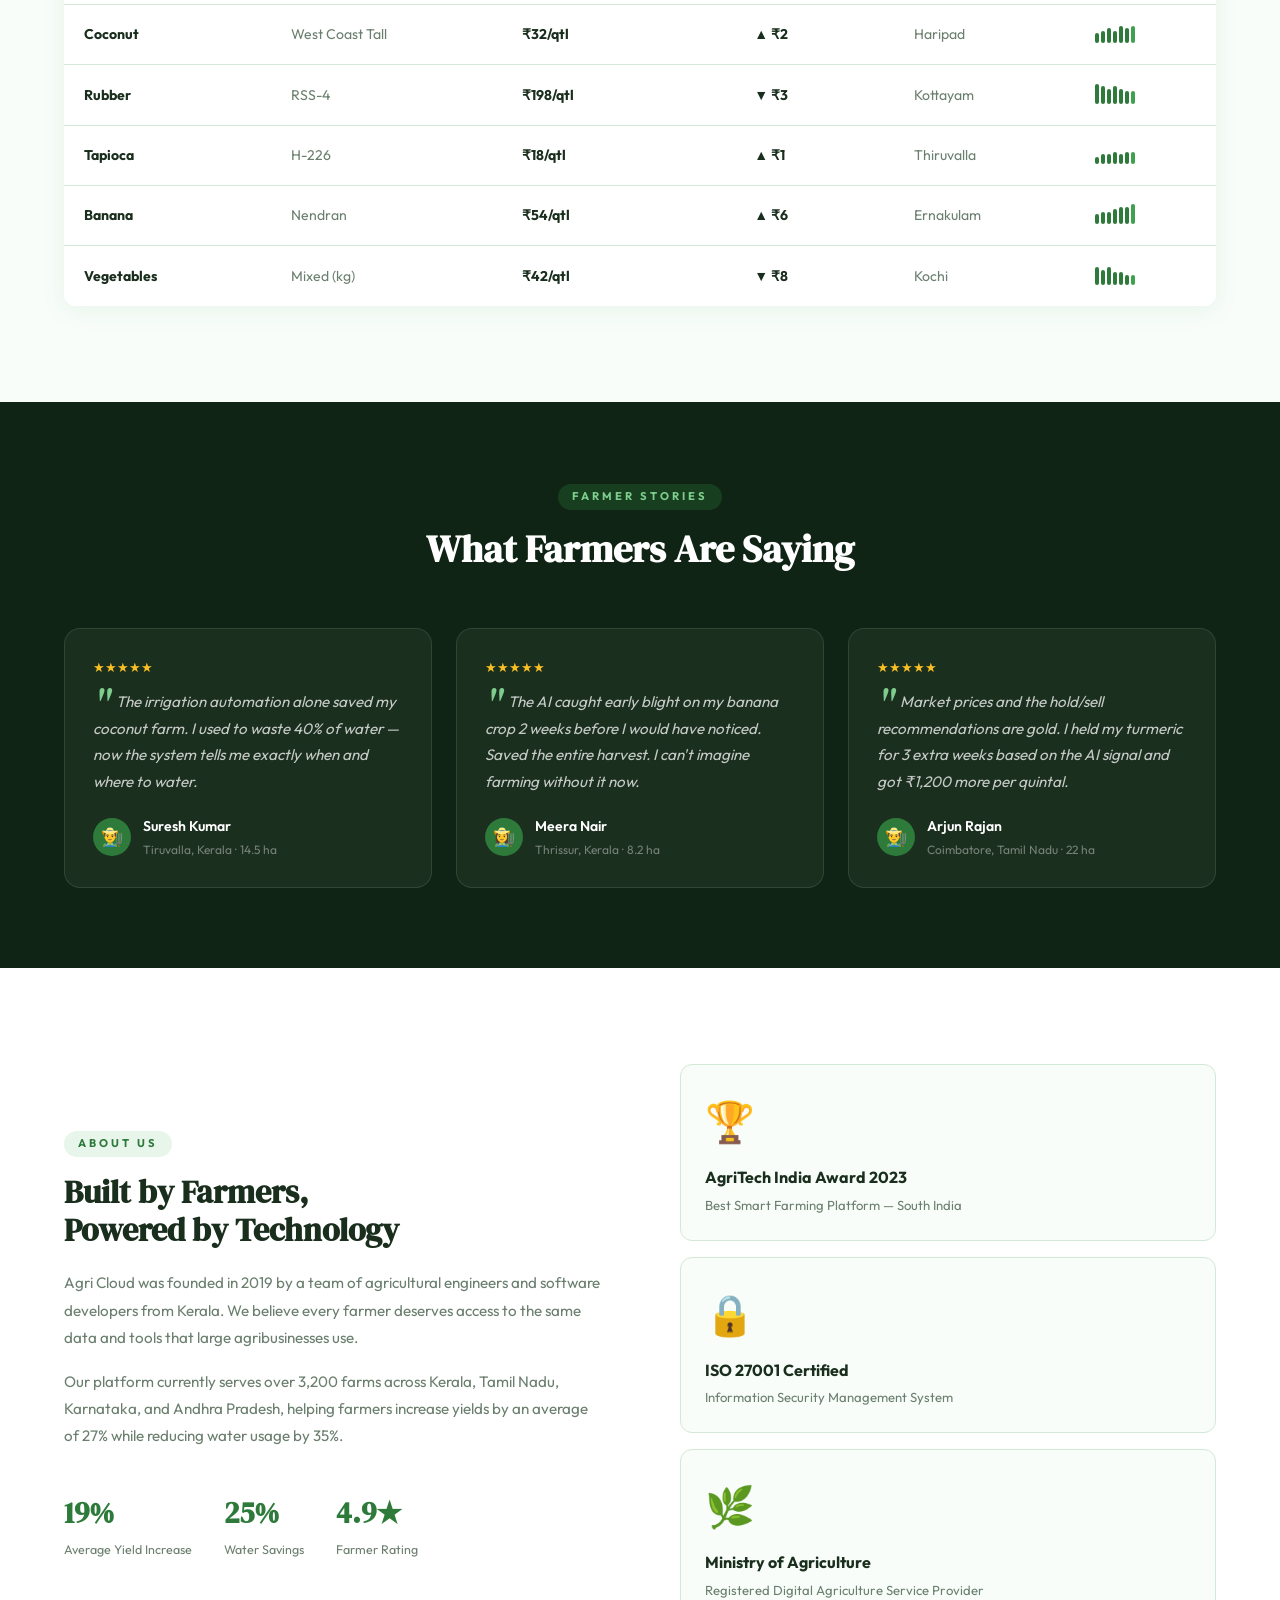
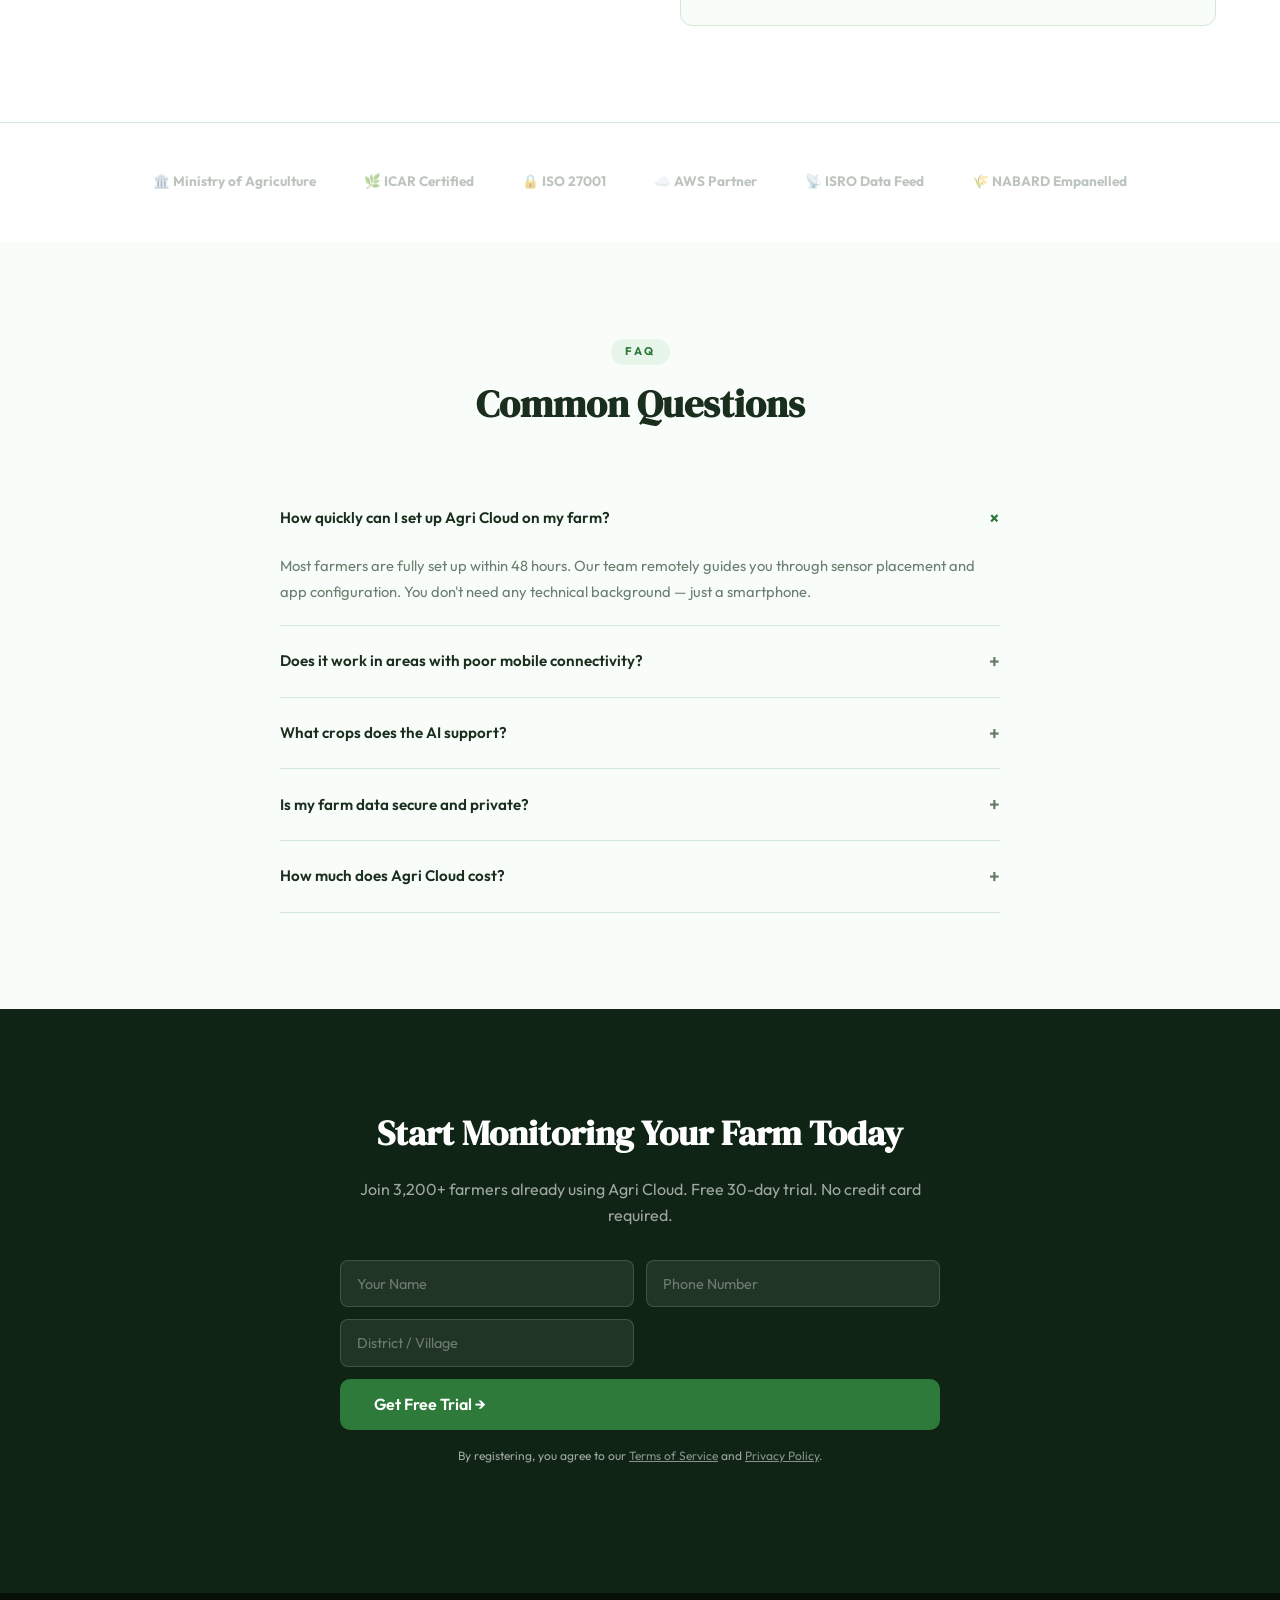
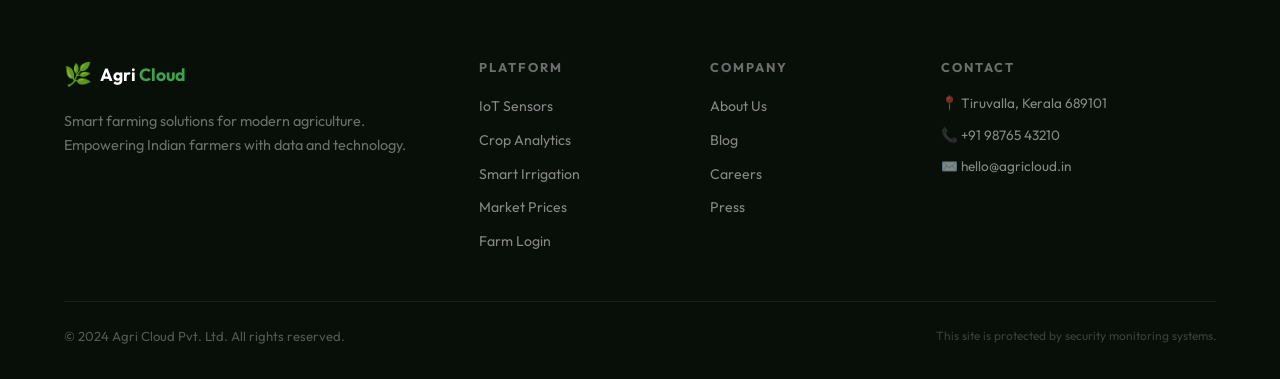
==== commit d9becd7a: "Add monitoring and server data stylesheets - Created `monitoring.css` for the monitoring dashboard w" ====
--- a/index.html
+++ b/index.html
@@ -1,4 +1,4 @@
-<!DOCTYPE html>
+﻿<!DOCTYPE html>
 <html lang="en">
 <head>
 <meta charset="UTF-8">
@@ -7,232 +7,7 @@
 <link rel="preconnect" href="https://fonts.googleapis.com">
 <link href="https://fonts.googleapis.com/css2?family=DM+Serif+Display:ital@0;1&family=Outfit:wght@300;400;500;600;700&display=swap" rel="stylesheet">
 <link rel="stylesheet" href="css/style.css">
-<style>
-/* ── EXTRA ANIMATIONS & EFFECTS ─────────────────────── */
-:root {
-  --green:#2d7a3a; --green-light:#3fa04e; --green-pale:#e8f5eb;
-  --amber:#e8860a; --text:#1a2e1d; --text-muted:#6b7f6e;
-  --border:#d4e8d7; --bg-dark:#0f2414; --bg-dark2:#162b1c;
-}
-
-/* Smooth scroll */
-html { scroll-behavior: smooth; }
-
-/* Fade-in-up for scroll reveals */
-.reveal { opacity:0; transform:translateY(36px); transition:opacity 0.65s ease, transform 0.65s ease; }
-.reveal.visible { opacity:1; transform:translateY(0); }
-.reveal.delay-1 { transition-delay:0.1s; }
-.reveal.delay-2 { transition-delay:0.22s; }
-.reveal.delay-3 { transition-delay:0.34s; }
-.reveal.delay-4 { transition-delay:0.46s; }
-.reveal.delay-5 { transition-delay:0.58s; }
-.reveal.delay-6 { transition-delay:0.70s; }
-
-/* ── HERO ENHANCEMENTS ──────────────────────────────── */
-.hero-title { animation: heroTitle 1s ease 0.3s both; }
-.hero-sub   { animation: heroTitle 1s ease 0.55s both; }
-.hero-btns  { animation: heroTitle 1s ease 0.75s both; }
-.hero-stats { animation: heroTitle 1s ease 0.9s both; }
-.hero-visual{ animation: heroVisual 1s ease 0.5s both; }
-@keyframes heroTitle  { from{opacity:0;transform:translateY(24px)} to{opacity:1;transform:translateY(0)} }
-@keyframes heroVisual { from{opacity:0;transform:translateX(40px)} to{opacity:1;transform:translateX(0)} }
-
-.hero-badge { animation: fadePop 0.8s ease 0.1s both; }
-@keyframes fadePop { from{opacity:0;transform:scale(0.85)} to{opacity:1;transform:scale(1)} }
-
-/* Particle dots */
-.hero-particles .p {
-  position: absolute; border-radius:50%;
-  background: rgba(125,206,141,0.25);
-  animation: particleDrift var(--dur,8s) ease-in-out infinite;
-  animation-delay: var(--del,0s);
-}
-@keyframes particleDrift {
-  0%,100%{transform:translate(0,0) scale(1); opacity:0.3}
-  33%{transform:translate(var(--x1,20px),var(--y1,-30px)) scale(1.3); opacity:0.6}
-  66%{transform:translate(var(--x2,-15px),var(--y2,20px)) scale(0.8); opacity:0.2}
-}
-
-/* Typing cursor for counter */
-.counter-val { display:inline-block; }
-
-/* Farm card floating */
-@keyframes floatCard { 0%,100%{transform:translateY(0) rotate(0deg)} 50%{transform:translateY(-12px) rotate(0.4deg)} }
-.farm-card { animation: floatCard 4.5s ease-in-out infinite !important; }
-
-/* Glow pulse on live badge */
-.fc-live { animation: glowPulse 2s ease-in-out infinite; }
-@keyframes glowPulse {
-  0%,100%{background:#dcfce7;color:#16a34a;box-shadow:none}
-  50%{background:#bbf7d0;color:#15803d;box-shadow:0 0 12px rgba(34,197,94,0.4)}
-}
-
-/* ── NAV ANIMATION ──────────────────────────────────── */
-.nav-logo { transition:transform 0.3s; }
-.nav-logo:hover { transform:scale(1.04); }
-.nav-links a { position:relative; }
-.nav-links a::after {
-  content:''; position:absolute; bottom:-3px; left:50%; right:50%;
-  height:2px; background:var(--green-light); transition:all 0.3s ease;
-  border-radius:2px;
-}
-.nav.scrolled .nav-links a:hover::after { left:0; right:0; }
-
-/* ── SOLUTIONS ──────────────────────────────────────── */
-.sol-card {
-  transition: transform 0.35s cubic-bezier(.22,1,.36,1), box-shadow 0.35s ease, border-color 0.3s;
-}
-.sol-card:hover { transform:translateY(-10px) scale(1.01) !important; }
-.sol-icon { transition: transform 0.35s cubic-bezier(.22,1,.36,1); }
-.sol-card:hover .sol-icon { transform:scale(1.15) rotate(-4deg); }
-
-/* ── TICKER ─────────────────────────────────────────── */
-.ticker-wrap {
-  background:var(--bg-dark); padding:0.75rem 0;
-  overflow:hidden; white-space:nowrap;
-  border-top:1px solid rgba(255,255,255,0.06);
-  border-bottom:1px solid rgba(255,255,255,0.06);
-}
-.ticker-track { display:inline-block; animation:tickerScroll 35s linear infinite; }
-@keyframes tickerScroll { 0%{transform:translateX(0)} 100%{transform:translateX(-50%)} }
-.ticker-item {
-  display:inline-block; margin:0 2.5rem;
-  font-size:0.82rem; color:rgba(255,255,255,0.55);
-}
-.ticker-item b { color:#7dce8d; }
-.ticker-item .dn { color:#f87171; }
-
-/* ── STAT COUNTERS ──────────────────────────────────── */
-.hstat-num { transition:color 0.3s; }
-
-/* ── SECTION TRANSITIONS ────────────────────────────── */
-.sol-card { animation:none; }
-
-/* ── CROP MONITOR CHART ─────────────────────────────── */
-.chart-bar-item { cursor:pointer; }
-.chart-bar-item:hover { background:rgba(63,160,78,0.7) !important; }
-
-/* ── WEATHER CARDS ──────────────────────────────────── */
-.weather-card { transition:transform 0.3s cubic-bezier(.22,1,.36,1), box-shadow 0.3s; }
-.weather-card:hover { transform:translateY(-8px) scale(1.02) !important; }
-
-/* ── MARKET TABLE ───────────────────────────────────── */
-.market-table tr { transition:background 0.2s; }
-.price-up { position:relative; }
-.price-up::before { content:''; }
-
-/* ── CERT CARDS ─────────────────────────────────────── */
-.cert-card { transition:transform 0.3s cubic-bezier(.22,1,.36,1), box-shadow 0.3s; }
-.cert-card:hover { transform:translateX(10px) !important; box-shadow:var(--shadow-lg); }
-
-/* ── CTA SHIMMER ────────────────────────────────────── */
-.btn-primary { position:relative; overflow:hidden; }
-.btn-primary::after {
-  content:''; position:absolute;
-  top:0; left:-100%; width:60%; height:100%;
-  background:linear-gradient(90deg,transparent,rgba(255,255,255,0.25),transparent);
-  transform:skewX(-20deg);
-  animation:shimmer 3.5s infinite;
-}
-@keyframes shimmer { 0%{left:-100%} 100%{left:160%} }
-
-/* ── ABOUT NUMBER COUNT ─────────────────────────────── */
-.astat-num { transition:color 0.3s; }
-
-/* ── HERO GRADIENT ANIMATED ─────────────────────────── */
-.hero-gradient {
-  background:
-    radial-gradient(ellipse at 70% 50%, rgba(63,160,78,0.22) 0%, transparent 60%),
-    radial-gradient(ellipse at 10% 80%, rgba(45,122,58,0.18) 0%, transparent 50%);
-  animation:gradientShift 8s ease-in-out infinite alternate;
-}
-@keyframes gradientShift {
-  0%  {background:radial-gradient(ellipse at 70% 50%,rgba(63,160,78,0.22) 0%,transparent 60%),radial-gradient(ellipse at 10% 80%,rgba(45,122,58,0.18) 0%,transparent 50%);}
-  100%{background:radial-gradient(ellipse at 30% 40%,rgba(63,160,78,0.28) 0%,transparent 55%),radial-gradient(ellipse at 80% 70%,rgba(45,122,58,0.22) 0%,transparent 55%);}
-}
-
-/* ── SCROLL PROGRESS BAR ────────────────────────────── */
-#scroll-progress {
-  position:fixed; top:0; left:0; height:3px; z-index:9999;
-  background:linear-gradient(90deg,#2d7a3a,#7dce8d);
-  width:0%; transition:width 0.1s linear;
-}
-
-/* ── FEATURE ROW (new section) ──────────────────────── */
-.feature-row {
-  display:grid; grid-template-columns:1fr 1fr; gap:4rem;
-  align-items:center; padding:5rem 0;
-  border-top:1px solid var(--border);
-}
-.feature-row:last-child { border-bottom:1px solid var(--border); }
-.feature-row.reverse { direction:rtl; }
-.feature-row.reverse > * { direction:ltr; }
-.feature-visual {
-  background:var(--bg-dark); border-radius:20px;
-  padding:2rem; position:relative; overflow:hidden;
-}
-.feature-visual::before {
-  content:''; position:absolute; inset:0;
-  background:radial-gradient(ellipse at 80% 20%,rgba(63,160,78,0.15),transparent 70%);
-}
-.feature-tag { display:inline-block; background:var(--green-pale); color:var(--green); font-size:0.7rem; font-weight:700; letter-spacing:3px; padding:4px 14px; border-radius:20px; margin-bottom:1rem; text-transform:uppercase; }
-.feature-title { font-family:'DM Serif Display',serif; font-size:clamp(1.5rem,2.5vw,2.2rem); line-height:1.2; margin-bottom:1rem; }
-.feature-body { color:var(--text-muted); font-size:0.95rem; line-height:1.8; margin-bottom:1.5rem; }
-.feature-list { list-style:none; display:flex; flex-direction:column; gap:0.6rem; }
-.feature-list li { display:flex; align-items:center; gap:0.6rem; font-size:0.88rem; color:var(--text-muted); }
-.feature-list li::before { content:"✓"; display:inline-flex; align-items:center; justify-content:center; width:20px; height:20px; background:var(--green-pale); border-radius:50%; color:var(--green); font-size:0.7rem; font-weight:700; flex-shrink:0; }
-@media(max-width:768px){.feature-row,.feature-row.reverse{grid-template-columns:1fr;direction:ltr;gap:2rem;}}
-
-/* ── TRUST LOGOS STRIP ──────────────────────────────── */
-.trust-strip { padding:3rem 0; border-top:1px solid var(--border); }
-.trust-logos { display:flex; justify-content:center; align-items:center; gap:3rem; flex-wrap:wrap; }
-.trust-logo { opacity:0.45; font-size:0.85rem; font-weight:700; color:var(--text-muted); transition:opacity 0.3s; white-space:nowrap; }
-.trust-logo:hover { opacity:1; }
-
-/* ── TESTIMONIAL ────────────────────────────────────── */
-.testimonials { padding:5rem 0; background:var(--bg-dark); }
-.testi-grid { display:grid; grid-template-columns:repeat(3,1fr); gap:1.5rem; }
-.testi-card { background:rgba(255,255,255,0.05); border:1px solid rgba(255,255,255,0.1); border-radius:16px; padding:1.75rem; transition:transform 0.3s; }
-.testi-card:hover { transform:translateY(-6px); background:rgba(255,255,255,0.08); }
-.testi-quote { font-size:0.95rem; color:rgba(255,255,255,0.75); line-height:1.75; margin-bottom:1.25rem; font-style:italic; }
-.testi-quote::before { content:'"'; font-family:'DM Serif Display',serif; font-size:2.5rem; color:#7dce8d; line-height:0; vertical-align:-0.6rem; margin-right:4px; }
-.testi-author { display:flex; align-items:center; gap:0.75rem; }
-.testi-avatar { width:38px; height:38px; border-radius:50%; background:var(--green); display:flex; align-items:center; justify-content:center; font-size:1.1rem; flex-shrink:0; }
-.testi-name { font-size:0.88rem; font-weight:600; color:white; }
-.testi-loc  { font-size:0.75rem; color:rgba(255,255,255,0.4); margin-top:2px; }
-.testi-stars { color:#fbbf24; font-size:0.8rem; margin-bottom:0.75rem; }
-@media(max-width:768px){ .testi-grid { grid-template-columns:1fr; } }
-
-/* ── FAQ ────────────────────────────────────────────── */
-.faq-wrap { max-width:720px; margin:0 auto; }
-.faq-item { border-bottom:1px solid var(--border); }
-.faq-q {
-  display:flex; justify-content:space-between; align-items:center;
-  padding:1.25rem 0; cursor:pointer; font-weight:600; font-size:0.95rem;
-  transition:color 0.2s;
-}
-.faq-q:hover { color:var(--green); }
-.faq-icon { font-size:1.2rem; transition:transform 0.3s; color:var(--text-muted); flex-shrink:0; }
-.faq-item.open .faq-icon { transform:rotate(45deg); color:var(--green); }
-.faq-a { max-height:0; overflow:hidden; transition:max-height 0.4s ease, padding 0.3s; color:var(--text-muted); font-size:0.92rem; line-height:1.75; }
-.faq-item.open .faq-a { max-height:300px; padding-bottom:1.25rem; }
-
-/* ── LIVE SENSOR DEMO (hero card) ───────────────────── */
-.sensor-val { transition:color 0.4s ease; }
-
-/* ── BACK TO TOP ────────────────────────────────────── */
-#back-top {
-  position:fixed; bottom:2rem; right:2rem; z-index:50;
-  width:44px; height:44px; border-radius:50%;
-  background:var(--green); color:white; font-size:1.1rem;
-  display:flex; align-items:center; justify-content:center;
-  cursor:pointer; opacity:0; transform:translateY(20px);
-  transition:all 0.3s; box-shadow:0 4px 16px rgba(45,122,58,0.4);
-  border:none;
-}
-#back-top.show { opacity:1; transform:translateY(0); }
-#back-top:hover { background:var(--green-light); transform:translateY(-3px); }
-</style>
+<link rel="stylesheet" href="css/index.css">
 </head>
 <body>
 
--- a/css/index.css
+++ b/css/index.css
@@ -0,0 +1,225 @@
+/* ── EXTRA ANIMATIONS & EFFECTS ─────────────────────── */
+:root {
+  --green:#2d7a3a; --green-light:#3fa04e; --green-pale:#e8f5eb;
+  --amber:#e8860a; --text:#1a2e1d; --text-muted:#6b7f6e;
+  --border:#d4e8d7; --bg-dark:#0f2414; --bg-dark2:#162b1c;
+}
+
+/* Smooth scroll */
+html { scroll-behavior: smooth; }
+
+/* Fade-in-up for scroll reveals */
+.reveal { opacity:0; transform:translateY(36px); transition:opacity 0.65s ease, transform 0.65s ease; }
+.reveal.visible { opacity:1; transform:translateY(0); }
+.reveal.delay-1 { transition-delay:0.1s; }
+.reveal.delay-2 { transition-delay:0.22s; }
+.reveal.delay-3 { transition-delay:0.34s; }
+.reveal.delay-4 { transition-delay:0.46s; }
+.reveal.delay-5 { transition-delay:0.58s; }
+.reveal.delay-6 { transition-delay:0.70s; }
+
+/* ── HERO ENHANCEMENTS ──────────────────────────────── */
+.hero-title { animation: heroTitle 1s ease 0.3s both; }
+.hero-sub   { animation: heroTitle 1s ease 0.55s both; }
+.hero-btns  { animation: heroTitle 1s ease 0.75s both; }
+.hero-stats { animation: heroTitle 1s ease 0.9s both; }
+.hero-visual{ animation: heroVisual 1s ease 0.5s both; }
+@keyframes heroTitle  { from{opacity:0;transform:translateY(24px)} to{opacity:1;transform:translateY(0)} }
+@keyframes heroVisual { from{opacity:0;transform:translateX(40px)} to{opacity:1;transform:translateX(0)} }
+
+.hero-badge { animation: fadePop 0.8s ease 0.1s both; }
+@keyframes fadePop { from{opacity:0;transform:scale(0.85)} to{opacity:1;transform:scale(1)} }
+
+/* Particle dots */
+.hero-particles .p {
+  position: absolute; border-radius:50%;
+  background: rgba(125,206,141,0.25);
+  animation: particleDrift var(--dur,8s) ease-in-out infinite;
+  animation-delay: var(--del,0s);
+}
+@keyframes particleDrift {
+  0%,100%{transform:translate(0,0) scale(1); opacity:0.3}
+  33%{transform:translate(var(--x1,20px),var(--y1,-30px)) scale(1.3); opacity:0.6}
+  66%{transform:translate(var(--x2,-15px),var(--y2,20px)) scale(0.8); opacity:0.2}
+}
+
+/* Typing cursor for counter */
+.counter-val { display:inline-block; }
+
+/* Farm card floating */
+@keyframes floatCard { 0%,100%{transform:translateY(0) rotate(0deg)} 50%{transform:translateY(-12px) rotate(0.4deg)} }
+.farm-card { animation: floatCard 4.5s ease-in-out infinite !important; }
+
+/* Glow pulse on live badge */
+.fc-live { animation: glowPulse 2s ease-in-out infinite; }
+@keyframes glowPulse {
+  0%,100%{background:#dcfce7;color:#16a34a;box-shadow:none}
+  50%{background:#bbf7d0;color:#15803d;box-shadow:0 0 12px rgba(34,197,94,0.4)}
+}
+
+/* ── NAV ANIMATION ──────────────────────────────────── */
+.nav-logo { transition:transform 0.3s; }
+.nav-logo:hover { transform:scale(1.04); }
+.nav-links a { position:relative; }
+.nav-links a::after {
+  content:''; position:absolute; bottom:-3px; left:50%; right:50%;
+  height:2px; background:var(--green-light); transition:all 0.3s ease;
+  border-radius:2px;
+}
+.nav.scrolled .nav-links a:hover::after { left:0; right:0; }
+
+/* ── SOLUTIONS ──────────────────────────────────────── */
+.sol-card {
+  transition: transform 0.35s cubic-bezier(.22,1,.36,1), box-shadow 0.35s ease, border-color 0.3s;
+}
+.sol-card:hover { transform:translateY(-10px) scale(1.01) !important; }
+.sol-icon { transition: transform 0.35s cubic-bezier(.22,1,.36,1); }
+.sol-card:hover .sol-icon { transform:scale(1.15) rotate(-4deg); }
+
+/* ── TICKER ─────────────────────────────────────────── */
+.ticker-wrap {
+  background:var(--bg-dark); padding:0.75rem 0;
+  overflow:hidden; white-space:nowrap;
+  border-top:1px solid rgba(255,255,255,0.06);
+  border-bottom:1px solid rgba(255,255,255,0.06);
+}
+.ticker-track { display:inline-block; animation:tickerScroll 35s linear infinite; }
+@keyframes tickerScroll { 0%{transform:translateX(0)} 100%{transform:translateX(-50%)} }
+.ticker-item {
+  display:inline-block; margin:0 2.5rem;
+  font-size:0.82rem; color:rgba(255,255,255,0.55);
+}
+.ticker-item b { color:#7dce8d; }
+.ticker-item .dn { color:#f87171; }
+
+/* ── STAT COUNTERS ──────────────────────────────────── */
+.hstat-num { transition:color 0.3s; }
+
+/* ── SECTION TRANSITIONS ────────────────────────────── */
+.sol-card { animation:none; }
+
+/* ── CROP MONITOR CHART ─────────────────────────────── */
+.chart-bar-item { cursor:pointer; }
+.chart-bar-item:hover { background:rgba(63,160,78,0.7) !important; }
+
+/* ── WEATHER CARDS ──────────────────────────────────── */
+.weather-card { transition:transform 0.3s cubic-bezier(.22,1,.36,1), box-shadow 0.3s; }
+.weather-card:hover { transform:translateY(-8px) scale(1.02) !important; }
+
+/* ── MARKET TABLE ───────────────────────────────────── */
+.market-table tr { transition:background 0.2s; }
+.price-up { position:relative; }
+.price-up::before { content:''; }
+
+/* ── CERT CARDS ─────────────────────────────────────── */
+.cert-card { transition:transform 0.3s cubic-bezier(.22,1,.36,1), box-shadow 0.3s; }
+.cert-card:hover { transform:translateX(10px) !important; box-shadow:var(--shadow-lg); }
+
+/* ── CTA SHIMMER ────────────────────────────────────── */
+.btn-primary { position:relative; overflow:hidden; }
+.btn-primary::after {
+  content:''; position:absolute;
+  top:0; left:-100%; width:60%; height:100%;
+  background:linear-gradient(90deg,transparent,rgba(255,255,255,0.25),transparent);
+  transform:skewX(-20deg);
+  animation:shimmer 3.5s infinite;
+}
+@keyframes shimmer { 0%{left:-100%} 100%{left:160%} }
+
+/* ── ABOUT NUMBER COUNT ─────────────────────────────── */
+.astat-num { transition:color 0.3s; }
+
+/* ── HERO GRADIENT ANIMATED ─────────────────────────── */
+.hero-gradient {
+  background:
+    radial-gradient(ellipse at 70% 50%, rgba(63,160,78,0.22) 0%, transparent 60%),
+    radial-gradient(ellipse at 10% 80%, rgba(45,122,58,0.18) 0%, transparent 50%);
+  animation:gradientShift 8s ease-in-out infinite alternate;
+}
+@keyframes gradientShift {
+  0%  {background:radial-gradient(ellipse at 70% 50%,rgba(63,160,78,0.22) 0%,transparent 60%),radial-gradient(ellipse at 10% 80%,rgba(45,122,58,0.18) 0%,transparent 50%);}
+  100%{background:radial-gradient(ellipse at 30% 40%,rgba(63,160,78,0.28) 0%,transparent 55%),radial-gradient(ellipse at 80% 70%,rgba(45,122,58,0.22) 0%,transparent 55%);}
+}
+
+/* ── SCROLL PROGRESS BAR ────────────────────────────── */
+#scroll-progress {
+  position:fixed; top:0; left:0; height:3px; z-index:9999;
+  background:linear-gradient(90deg,#2d7a3a,#7dce8d);
+  width:0%; transition:width 0.1s linear;
+}
+
+/* ── FEATURE ROW (new section) ──────────────────────── */
+.feature-row {
+  display:grid; grid-template-columns:1fr 1fr; gap:4rem;
+  align-items:center; padding:5rem 0;
+  border-top:1px solid var(--border);
+}
+.feature-row:last-child { border-bottom:1px solid var(--border); }
+.feature-row.reverse { direction:rtl; }
+.feature-row.reverse > * { direction:ltr; }
+.feature-visual {
+  background:var(--bg-dark); border-radius:20px;
+  padding:2rem; position:relative; overflow:hidden;
+}
+.feature-visual::before {
+  content:''; position:absolute; inset:0;
+  background:radial-gradient(ellipse at 80% 20%,rgba(63,160,78,0.15),transparent 70%);
+}
+.feature-tag { display:inline-block; background:var(--green-pale); color:var(--green); font-size:0.7rem; font-weight:700; letter-spacing:3px; padding:4px 14px; border-radius:20px; margin-bottom:1rem; text-transform:uppercase; }
+.feature-title { font-family:'DM Serif Display',serif; font-size:clamp(1.5rem,2.5vw,2.2rem); line-height:1.2; margin-bottom:1rem; }
+.feature-body { color:var(--text-muted); font-size:0.95rem; line-height:1.8; margin-bottom:1.5rem; }
+.feature-list { list-style:none; display:flex; flex-direction:column; gap:0.6rem; }
+.feature-list li { display:flex; align-items:center; gap:0.6rem; font-size:0.88rem; color:var(--text-muted); }
+.feature-list li::before { content:"✓"; display:inline-flex; align-items:center; justify-content:center; width:20px; height:20px; background:var(--green-pale); border-radius:50%; color:var(--green); font-size:0.7rem; font-weight:700; flex-shrink:0; }
+@media(max-width:768px){.feature-row,.feature-row.reverse{grid-template-columns:1fr;direction:ltr;gap:2rem;}}
+
+/* ── TRUST LOGOS STRIP ──────────────────────────────── */
+.trust-strip { padding:3rem 0; border-top:1px solid var(--border); }
+.trust-logos { display:flex; justify-content:center; align-items:center; gap:3rem; flex-wrap:wrap; }
+.trust-logo { opacity:0.45; font-size:0.85rem; font-weight:700; color:var(--text-muted); transition:opacity 0.3s; white-space:nowrap; }
+.trust-logo:hover { opacity:1; }
+
+/* ── TESTIMONIAL ────────────────────────────────────── */
+.testimonials { padding:5rem 0; background:var(--bg-dark); }
+.testi-grid { display:grid; grid-template-columns:repeat(3,1fr); gap:1.5rem; }
+.testi-card { background:rgba(255,255,255,0.05); border:1px solid rgba(255,255,255,0.1); border-radius:16px; padding:1.75rem; transition:transform 0.3s; }
+.testi-card:hover { transform:translateY(-6px); background:rgba(255,255,255,0.08); }
+.testi-quote { font-size:0.95rem; color:rgba(255,255,255,0.75); line-height:1.75; margin-bottom:1.25rem; font-style:italic; }
+.testi-quote::before { content:'"'; font-family:'DM Serif Display',serif; font-size:2.5rem; color:#7dce8d; line-height:0; vertical-align:-0.6rem; margin-right:4px; }
+.testi-author { display:flex; align-items:center; gap:0.75rem; }
+.testi-avatar { width:38px; height:38px; border-radius:50%; background:var(--green); display:flex; align-items:center; justify-content:center; font-size:1.1rem; flex-shrink:0; }
+.testi-name { font-size:0.88rem; font-weight:600; color:white; }
+.testi-loc  { font-size:0.75rem; color:rgba(255,255,255,0.4); margin-top:2px; }
+.testi-stars { color:#fbbf24; font-size:0.8rem; margin-bottom:0.75rem; }
+@media(max-width:768px){ .testi-grid { grid-template-columns:1fr; } }
+
+/* ── FAQ ────────────────────────────────────────────── */
+.faq-wrap { max-width:720px; margin:0 auto; }
+.faq-item { border-bottom:1px solid var(--border); }
+.faq-q {
+  display:flex; justify-content:space-between; align-items:center;
+  padding:1.25rem 0; cursor:pointer; font-weight:600; font-size:0.95rem;
+  transition:color 0.2s;
+}
+.faq-q:hover { color:var(--green); }
+.faq-icon { font-size:1.2rem; transition:transform 0.3s; color:var(--text-muted); flex-shrink:0; }
+.faq-item.open .faq-icon { transform:rotate(45deg); color:var(--green); }
+.faq-a { max-height:0; overflow:hidden; transition:max-height 0.4s ease, padding 0.3s; color:var(--text-muted); font-size:0.92rem; line-height:1.75; }
+.faq-item.open .faq-a { max-height:300px; padding-bottom:1.25rem; }
+
+/* ── LIVE SENSOR DEMO (hero card) ───────────────────── */
+.sensor-val { transition:color 0.4s ease; }
+
+/* ── BACK TO TOP ────────────────────────────────────── */
+#back-top {
+  position:fixed; bottom:2rem; right:2rem; z-index:50;
+  width:44px; height:44px; border-radius:50%;
+  background:var(--green); color:white; font-size:1.1rem;
+  display:flex; align-items:center; justify-content:center;
+  cursor:pointer; opacity:0; transform:translateY(20px);
+  transition:all 0.3s; box-shadow:0 4px 16px rgba(45,122,58,0.4);
+  border:none;
+}
+#back-top.show { opacity:1; transform:translateY(0); }
+#back-top:hover { background:var(--green-light); transform:translateY(-3px); 
+}
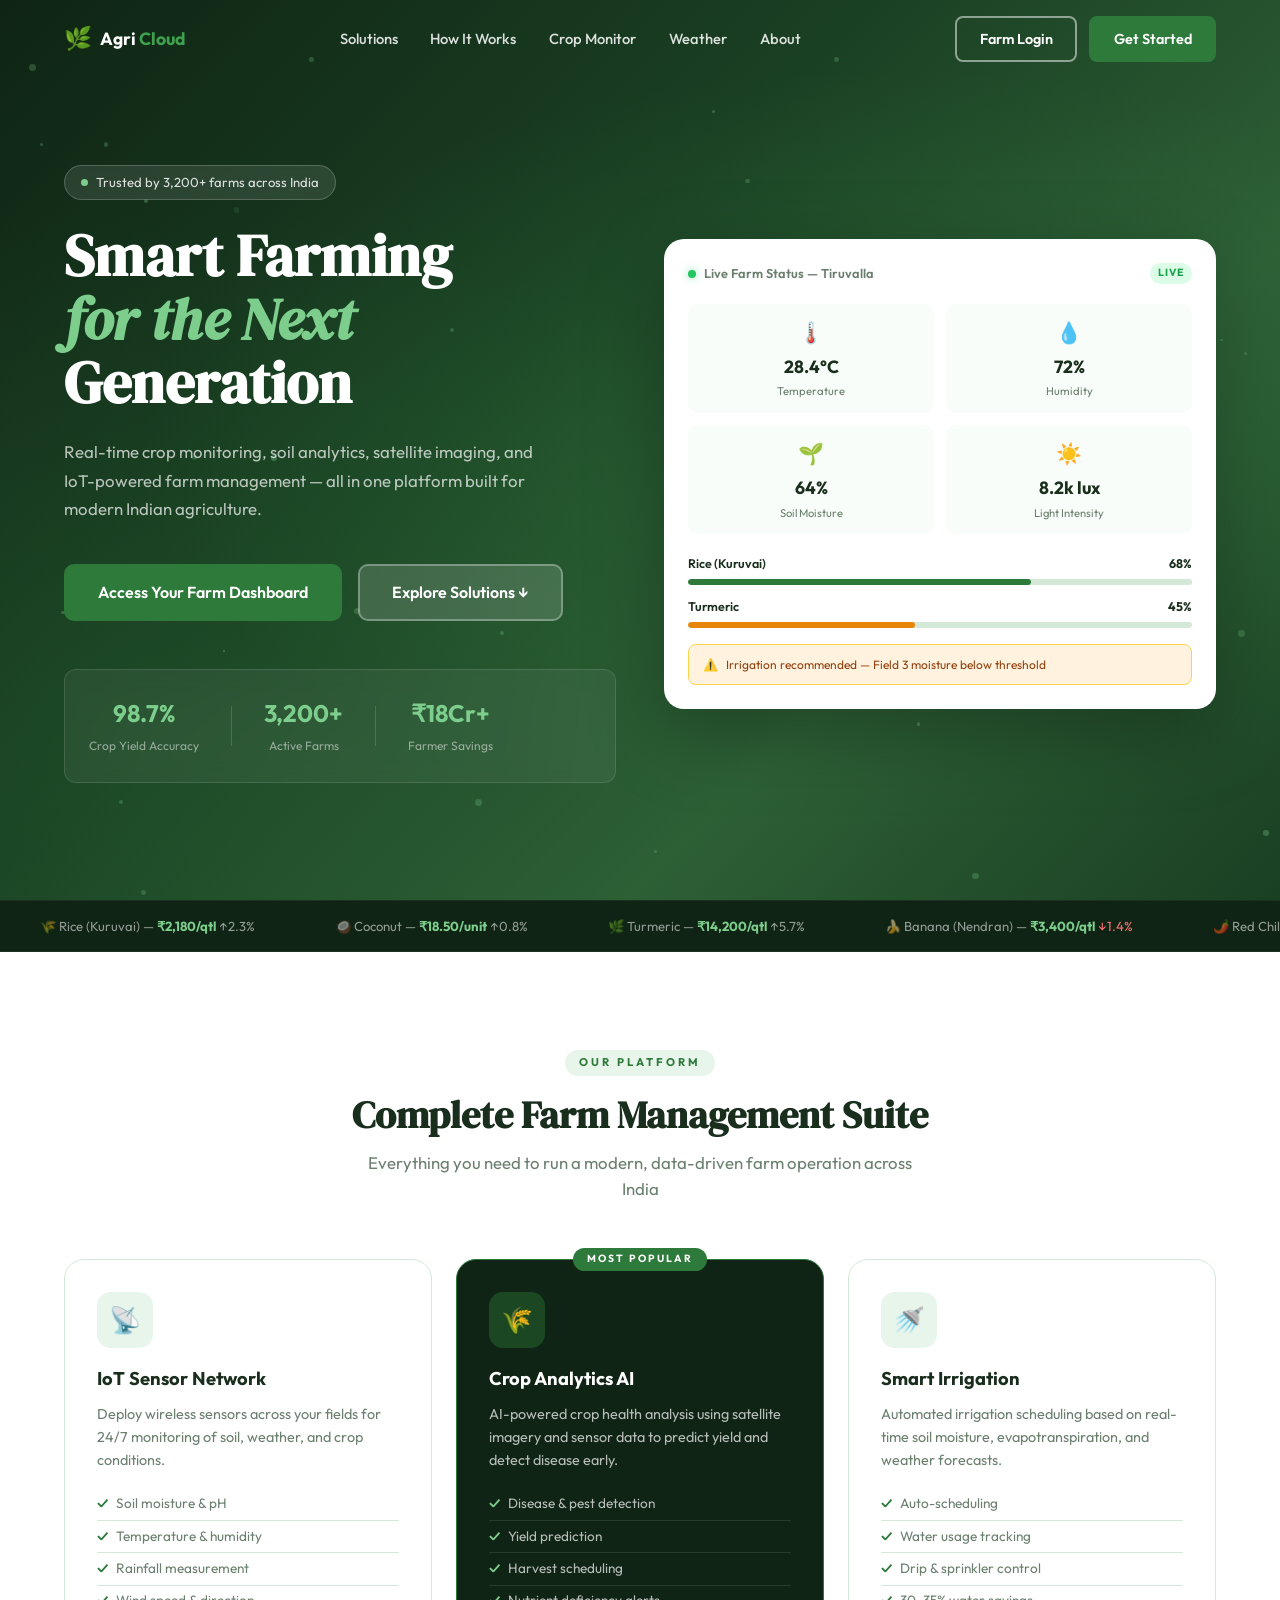
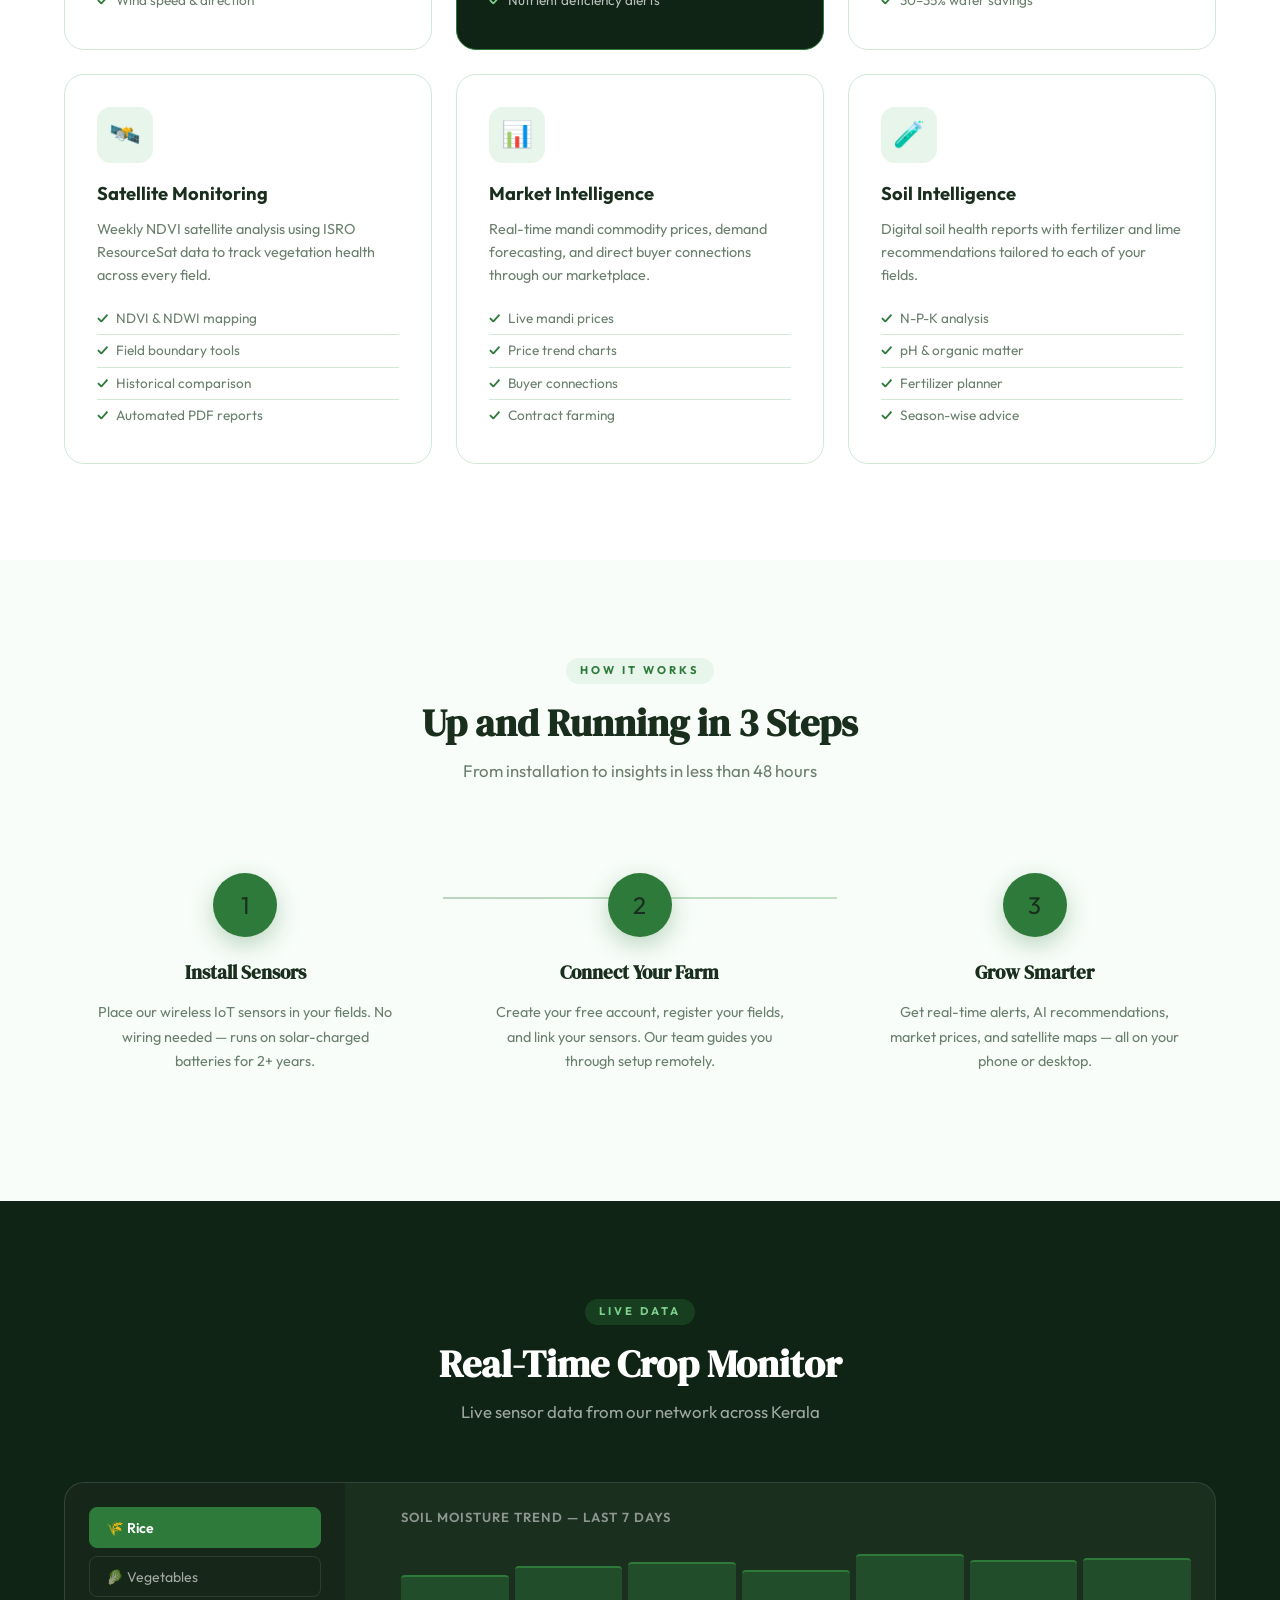
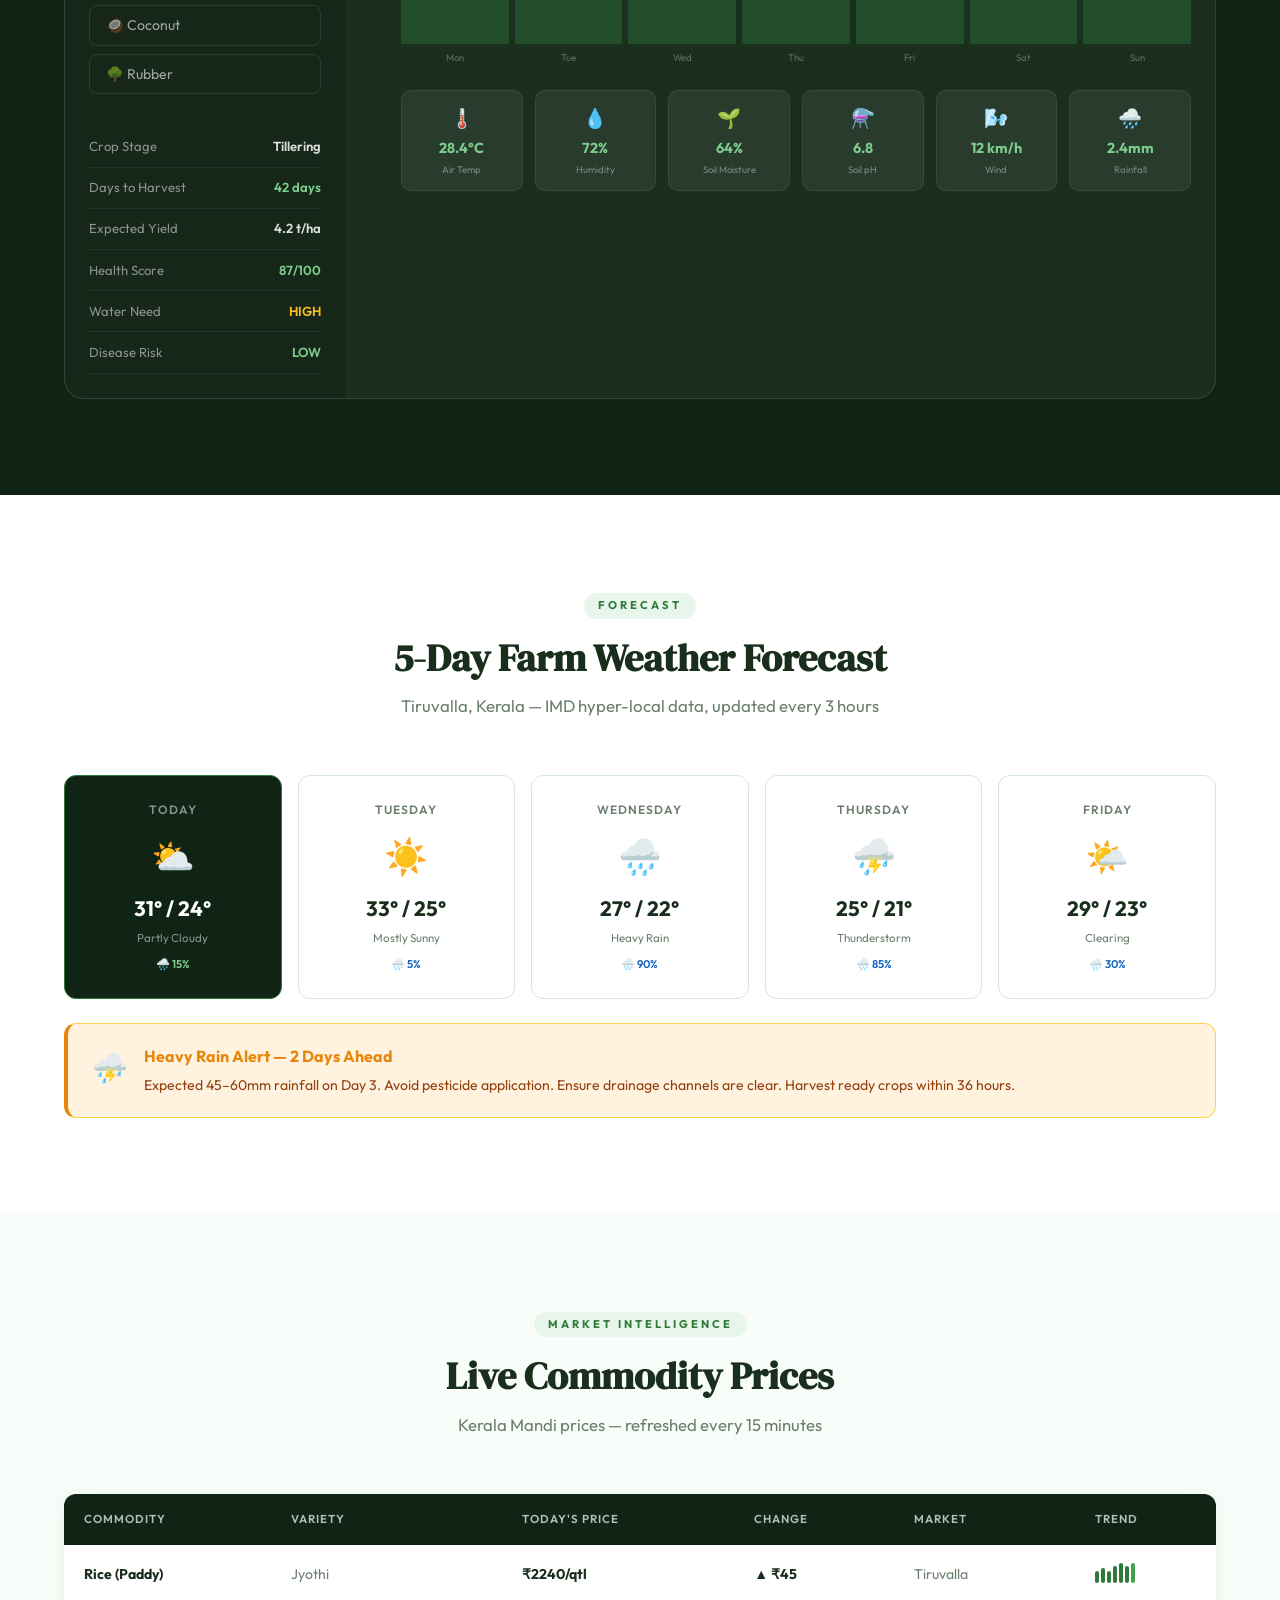
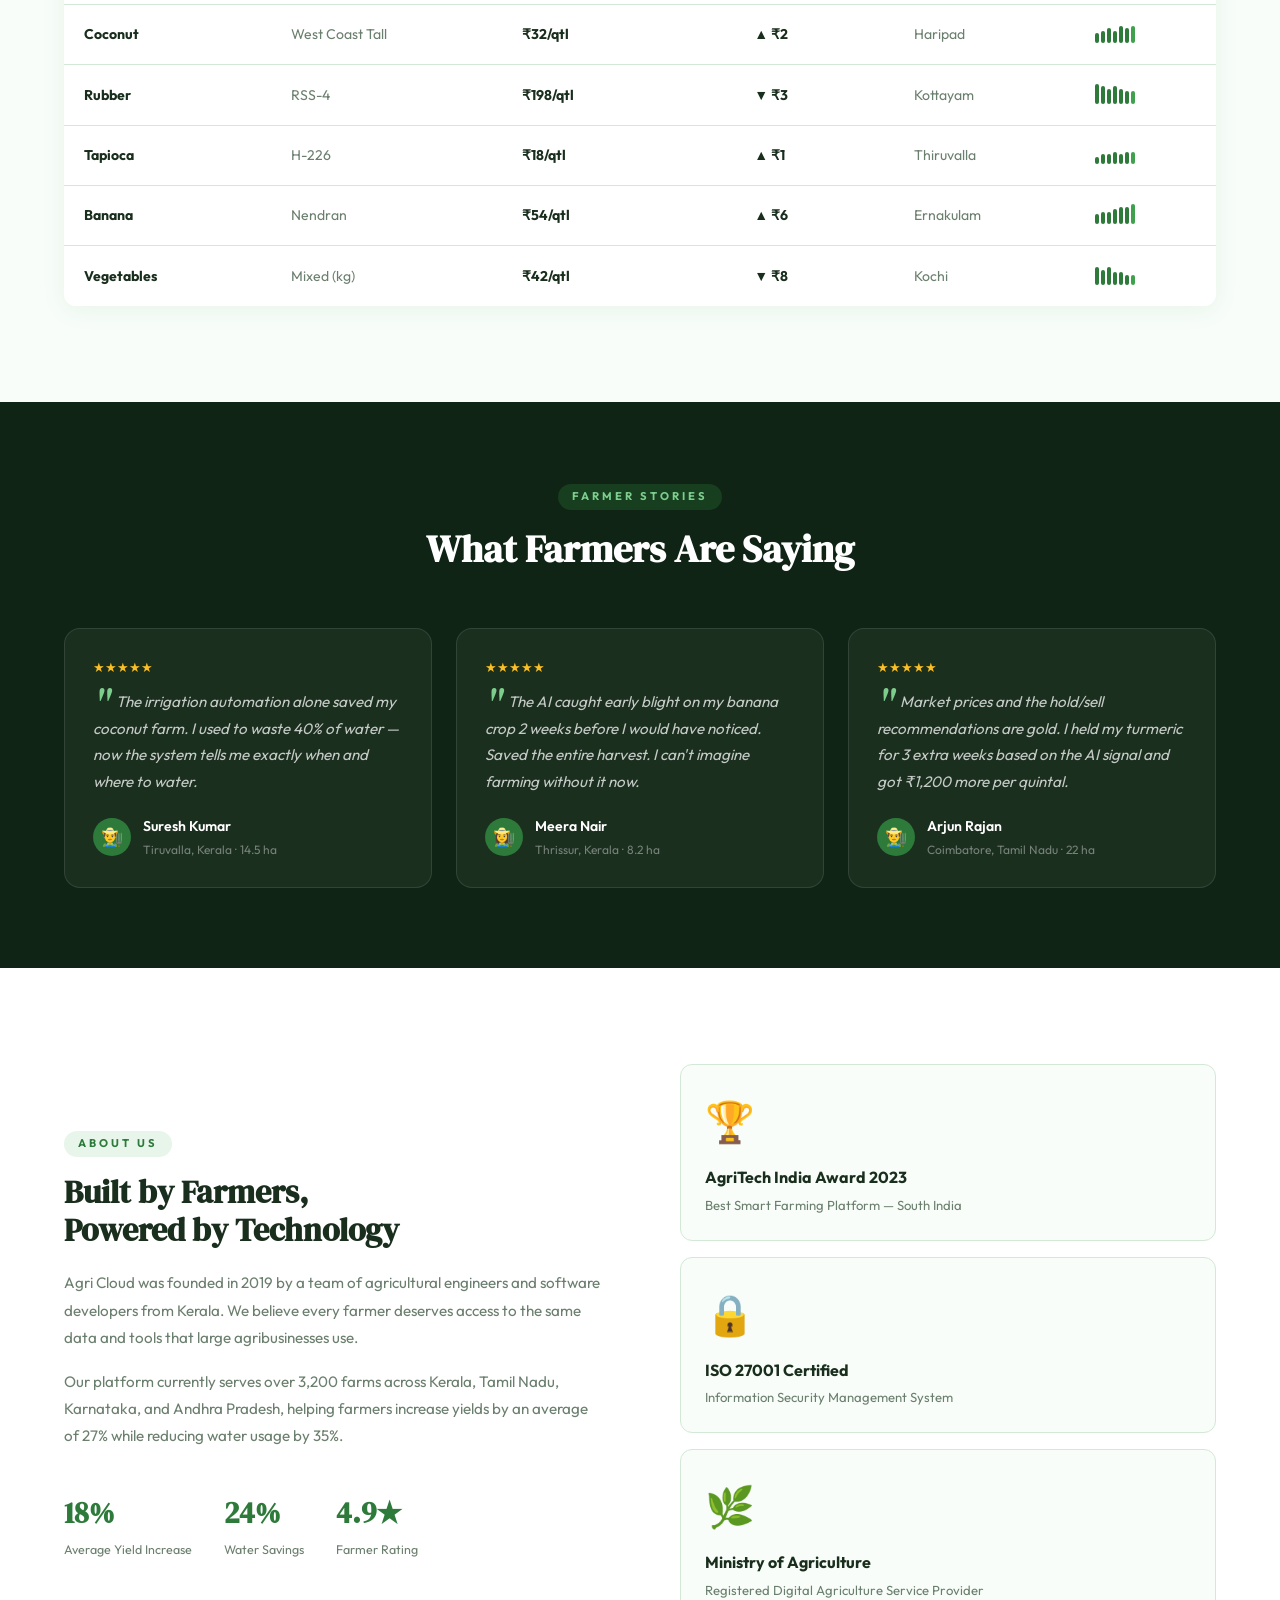
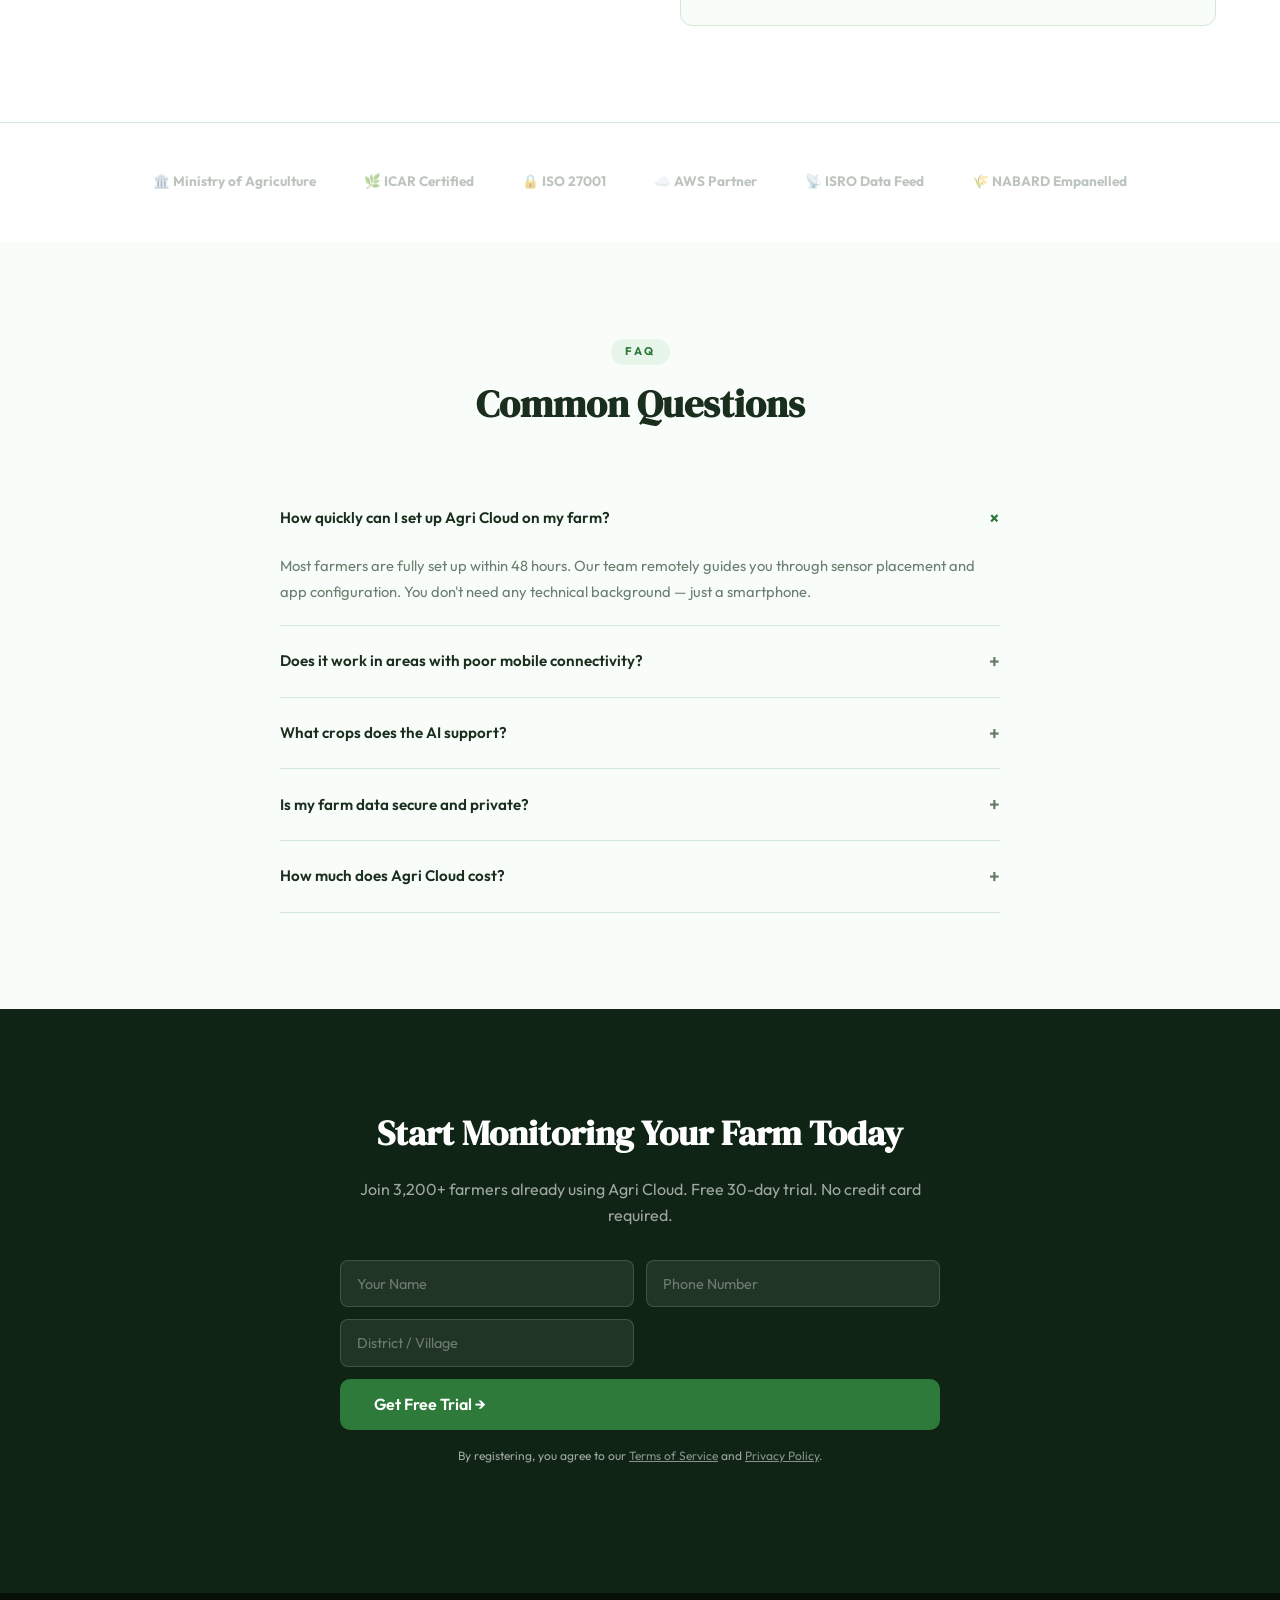
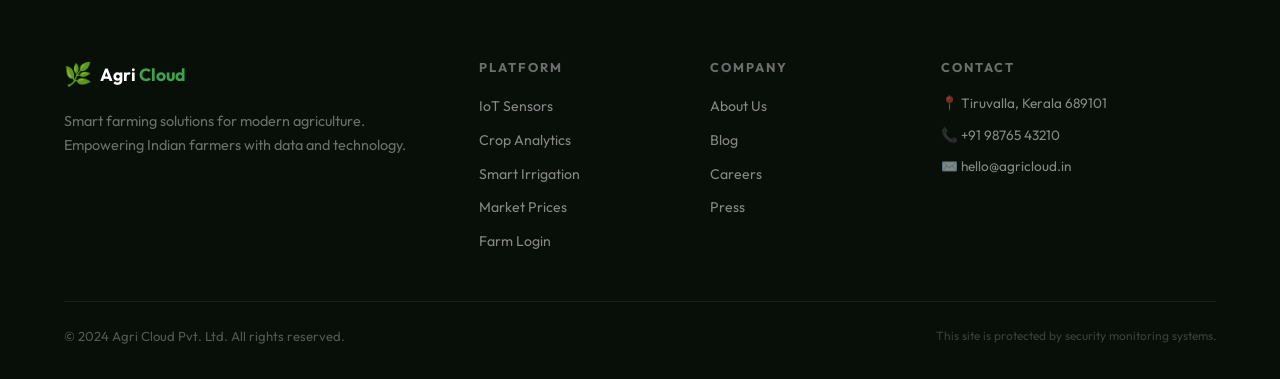
==== commit 08418c86: "feat: Enhance registration and user management features - Added a new registration section in the in" ====
--- a/index.html
+++ b/index.html
@@ -364,19 +364,19 @@
   </div>
 </section>
 
-<!-- CTA -->
-<section class="section cta-section" id="contact">
-  <div class="container">
-    <div class="cta-box reveal">
+<!-- REGISTER -->
+<section class="section register-section" id="contact">
+  <div class="container">
+    <div class="register-box reveal">
       <h2>Start Monitoring Your Farm Today</h2>
       <p>Join 3,200+ farmers already using Agri Cloud. Free 30-day trial. No credit card required.</p>
-      <form class="cta-form" onsubmit="ctaSubmit(event)">
-        <input type="text" placeholder="Your Name" required>
-        <input type="tel" placeholder="Phone Number" required>
-        <input type="text" placeholder="District / Village">
+      <form class="register-form" onsubmit="registerSubmit(event)">
+        <input type="text" id="register-name" placeholder="Your Name" required>
+        <input type="tel" id="register-phone" placeholder="Phone Number" inputmode="numeric" maxlength="10" pattern="[0-9]{10}" required>
+        <input type="text" id="register-location" placeholder="District / Village">
         <button type="submit" class="btn btn-primary btn-lg">Get Free Trial →</button>
       </form>
-      <p class="cta-note">By registering, you agree to our <a href="#">Terms of Service</a> and <a href="#">Privacy Policy</a>.</p>
+      <p class="register-note">By registering, you agree to our <a href="#">Terms of Service</a> and <a href="#">Privacy Policy</a>.</p>
     </div>
   </div>
 </section>
@@ -395,7 +395,7 @@
       <div>
         <div class="footer-head">Platform</div>
         <ul class="footer-links">
-          <li><a href="#">IoT Sensors</a></li>
+          <li><a href="# ">IoT Sensors</a></li>
           <li><a href="#">Crop Analytics</a></li>
           <li><a href="#">Smart Irrigation</a></li>
           <li><a href="#">Market Prices</a></li>
@@ -426,6 +426,14 @@
     </div>
   </div>
 </footer>
+
+<div class="register-popup-backdrop" id="register-popup-backdrop"></div>
+<div class="register-popup" id="register-popup" role="dialog" aria-modal="true" aria-labelledby="register-popup-title" aria-describedby="register-popup-message">
+  <div class="register-popup-icon" id="register-popup-icon">🌾</div>
+  <h3 class="register-popup-title" id="register-popup-title">Registration Submitted</h3>
+  <p class="register-popup-message" id="register-popup-message">Thank you! Our team will contact you within 24 hours to set up your free trial. 🌾</p>
+  <button type="button" class="btn btn-primary" id="register-popup-close">Close</button>
+</div>
 
 <script src="js/main.js"></script>
 <script src="js/honeypot.js"></script>
@@ -530,14 +538,91 @@
   if (!isOpen) item.classList.add('open');
 }
 
-/* ── CTA FORM ────────────────────────────────────────── */
-function ctaSubmit(e) {
+/* ── REGISTER FORM ───────────────────────────────────── */
+function showRegisterPopup(state, message) {
+  const popup = document.getElementById('register-popup');
+  const backdrop = document.getElementById('register-popup-backdrop');
+  const title = document.getElementById('register-popup-title');
+  const icon = document.getElementById('register-popup-icon');
+  const msg = document.getElementById('register-popup-message');
+  if (!popup || !backdrop || !title || !icon || !msg) return;
+
+  msg.textContent = message;
+  popup.classList.remove('error', 'success');
+  if (state === 'error') {
+    popup.classList.add('error');
+    title.textContent = 'Invalid Phone Number';
+    icon.textContent = '⚠️';
+  } else {
+    popup.classList.add('success');
+    title.textContent = 'Registration Submitted';
+    icon.textContent = '🌾';
+  }
+
+  popup.classList.add('show');
+  backdrop.classList.add('show');
+}
+
+function hideRegisterPopup() {
+  const popup = document.getElementById('register-popup');
+  const backdrop = document.getElementById('register-popup-backdrop');
+  if (popup) popup.classList.remove('show');
+  if (backdrop) backdrop.classList.remove('show');
+}
+
+function registerSubmit(e) {
   e.preventDefault();
-  const btn = e.target.querySelector('button');
-  btn.textContent = '✓ Request Sent!';
-  btn.style.background = '#22c55e';
-  setTimeout(() => { btn.textContent = 'Get Free Trial →'; btn.style.background = ''; e.target.reset(); }, 3000);
+  const nameEl = e.target.querySelector('#register-name');
+  const phoneEl = e.target.querySelector('#register-phone');
+  const locationEl = e.target.querySelector('#register-location');
+
+  const name = (nameEl.value || '').trim();
+  const digits = (phoneEl.value || '').replace(/\D/g, '').slice(0, 10);
+  const location = (locationEl.value || '').trim();
+
+  if (!name) {
+    showRegisterPopup('error', 'Please enter your name.');
+    nameEl.focus();
+    return;
+  }
+
+  phoneEl.value = digits;
+
+  if (digits.length !== 10) {
+    showRegisterPopup('error', 'Please enter a valid 10-digit phone number.');
+    phoneEl.focus();
+    return;
+  }
+
+  const registration = {
+    id: Date.now(),
+    name,
+    phone: digits,
+    location: location || '—',
+    createdAt: new Date().toISOString(),
+  };
+
+  const allRegs = JSON.parse(localStorage.getItem('agri_registrations') || '[]');
+  allRegs.unshift(registration);
+  if (allRegs.length > 100) allRegs.length = 100;
+  localStorage.setItem('agri_registrations', JSON.stringify(allRegs));
+
+  showRegisterPopup('success', 'Thank you! Our team will contact you within 24 hours to set up your free trial. 🌾');
+  e.target.reset();
 }
+
+const registerPhone = document.getElementById('register-phone');
+if (registerPhone) {
+  registerPhone.addEventListener('input', () => {
+    registerPhone.value = registerPhone.value.replace(/\D/g, '').slice(0, 10);
+  });
+}
+
+const registerPopupClose = document.getElementById('register-popup-close');
+if (registerPopupClose) registerPopupClose.addEventListener('click', hideRegisterPopup);
+
+const registerPopupBackdrop = document.getElementById('register-popup-backdrop');
+if (registerPopupBackdrop) registerPopupBackdrop.addEventListener('click', hideRegisterPopup);
 </script>
 </body>
 </html>
--- a/css/style.css
+++ b/css/style.css
@@ -550,23 +550,23 @@
 @media (max-width: 768px) { .about-grid { grid-template-columns: 1fr; gap: 3rem; } }
 
 /* ── CTA ───────────────────────────────────────────── */
-.cta-section { background: var(--bg-dark); }
-.cta-box { max-width: 600px; margin: 0 auto; text-align: center; }
-.cta-box h2 { font-family: 'DM Serif Display', serif; font-size: 2.2rem; color: white; margin-bottom: 1rem; }
-.cta-box p { color: rgba(255,255,255,0.6); margin-bottom: 2rem; }
-
-.cta-form { display: grid; grid-template-columns: 1fr 1fr; gap: 0.75rem; }
-.cta-form input {
+.cta-section, .register-section { background: var(--bg-dark); }
+.cta-box, .register-box { max-width: 600px; margin: 0 auto; text-align: center; }
+.cta-box h2, .register-box h2 { font-family: 'DM Serif Display', serif; font-size: 2.2rem; color: white; margin-bottom: 1rem; }
+.cta-box p, .register-box p { color: rgba(255,255,255,0.6); margin-bottom: 2rem; }
+
+.cta-form, .register-form { display: grid; grid-template-columns: 1fr 1fr; gap: 0.75rem; }
+.cta-form input, .register-form input {
   padding: 0.85rem 1rem; border: 1px solid rgba(255,255,255,0.15);
   background: rgba(255,255,255,0.08); color: white; border-radius: 8px;
   font-family: 'Outfit', sans-serif; font-size: 0.9rem;
   outline: none; transition: border-color 0.2s;
 }
-.cta-form input::placeholder { color: rgba(255,255,255,0.35); }
-.cta-form input:focus { border-color: rgba(45,122,58,0.6); }
-.cta-form button { grid-column: 1 / -1; }
-.cta-note { font-size: 0.75rem; color: rgba(255,255,255,0.3); margin-top: 1rem; }
-.cta-note a { color: rgba(255,255,255,0.5); text-decoration: underline; }
+.cta-form input::placeholder, .register-form input::placeholder { color: rgba(255,255,255,0.35); }
+.cta-form input:focus, .register-form input:focus { border-color: rgba(45,122,58,0.6); }
+.cta-form button, .register-form button { grid-column: 1 / -1; }
+.cta-note, .register-note { font-size: 0.75rem; color: rgba(255,255,255,0.3); margin-top: 1rem; }
+.cta-note a, .register-note a { color: rgba(255,255,255,0.5); text-decoration: underline; }
 
 /* ── FOOTER ────────────────────────────────────────── */
 .footer { background: #080f09; padding: 4rem 0 2rem; }
@@ -685,8 +685,18 @@
   display: flex; flex-direction: column;
   position: fixed; top: 0; left: 0; height: 100vh;
   overflow-y: auto;
+  scrollbar-width: thin;
+  scrollbar-color: rgba(125,206,141,0.35) transparent;
   z-index: 100;
   transition: transform 0.3s;
+}
+
+.dash-sidebar::-webkit-scrollbar { width: 8px; }
+.dash-sidebar::-webkit-scrollbar-track { background: rgba(255,255,255,0.04); }
+.dash-sidebar::-webkit-scrollbar-thumb {
+  background: rgba(125,206,141,0.32);
+  border: 1px solid rgba(125,206,141,0.4);
+  border-radius: 8px;
 }
 
 .dash-sidebar-logo {
--- a/css/index.css
+++ b/css/index.css
@@ -222,4 +222,71 @@
 }
 #back-top.show { opacity:1; transform:translateY(0); }
 #back-top:hover { background:var(--green-light); transform:translateY(-3px); 
+}
+
+/* ── REGISTER POPUP ─────────────────────────────────── */
+.register-popup-backdrop {
+  position: fixed;
+  inset: 0;
+  background: rgba(5, 16, 9, 0.62);
+  -webkit-backdrop-filter: blur(3px);
+  backdrop-filter: blur(3px);
+  opacity: 0;
+  pointer-events: none;
+  transition: opacity 0.25s ease;
+  z-index: 150;
+}
+
+.register-popup {
+  position: fixed;
+  left: 50%;
+  top: 50%;
+  transform: translate(-50%, -50%) scale(0.94);
+  width: min(92vw, 440px);
+  background: #ffffff;
+  border: 1px solid #d4e8d7;
+  border-radius: 18px;
+  box-shadow: 0 30px 70px rgba(15, 36, 20, 0.28);
+  padding: 1.6rem;
+  text-align: center;
+  opacity: 0;
+  pointer-events: none;
+  transition: transform 0.25s ease, opacity 0.25s ease;
+  z-index: 160;
+}
+
+.register-popup-icon {
+  font-size: 2.1rem;
+  margin-bottom: 0.5rem;
+}
+
+.register-popup-title {
+  font-family: 'DM Serif Display', serif;
+  font-size: 1.5rem;
+  color: #1a2e1d;
+  margin: 0 0 0.45rem;
+}
+
+.register-popup-message {
+  color: #4e6452;
+  line-height: 1.7;
+  margin: 0 0 1.1rem;
+}
+
+.register-popup.show,
+.register-popup-backdrop.show {
+  opacity: 1;
+  pointer-events: auto;
+}
+
+.register-popup.show {
+  transform: translate(-50%, -50%) scale(1);
+}
+
+.register-popup.success {
+  border-top: 4px solid #2d7a3a;
+}
+
+.register-popup.error {
+  border-top: 4px solid #dc2626;
 }
